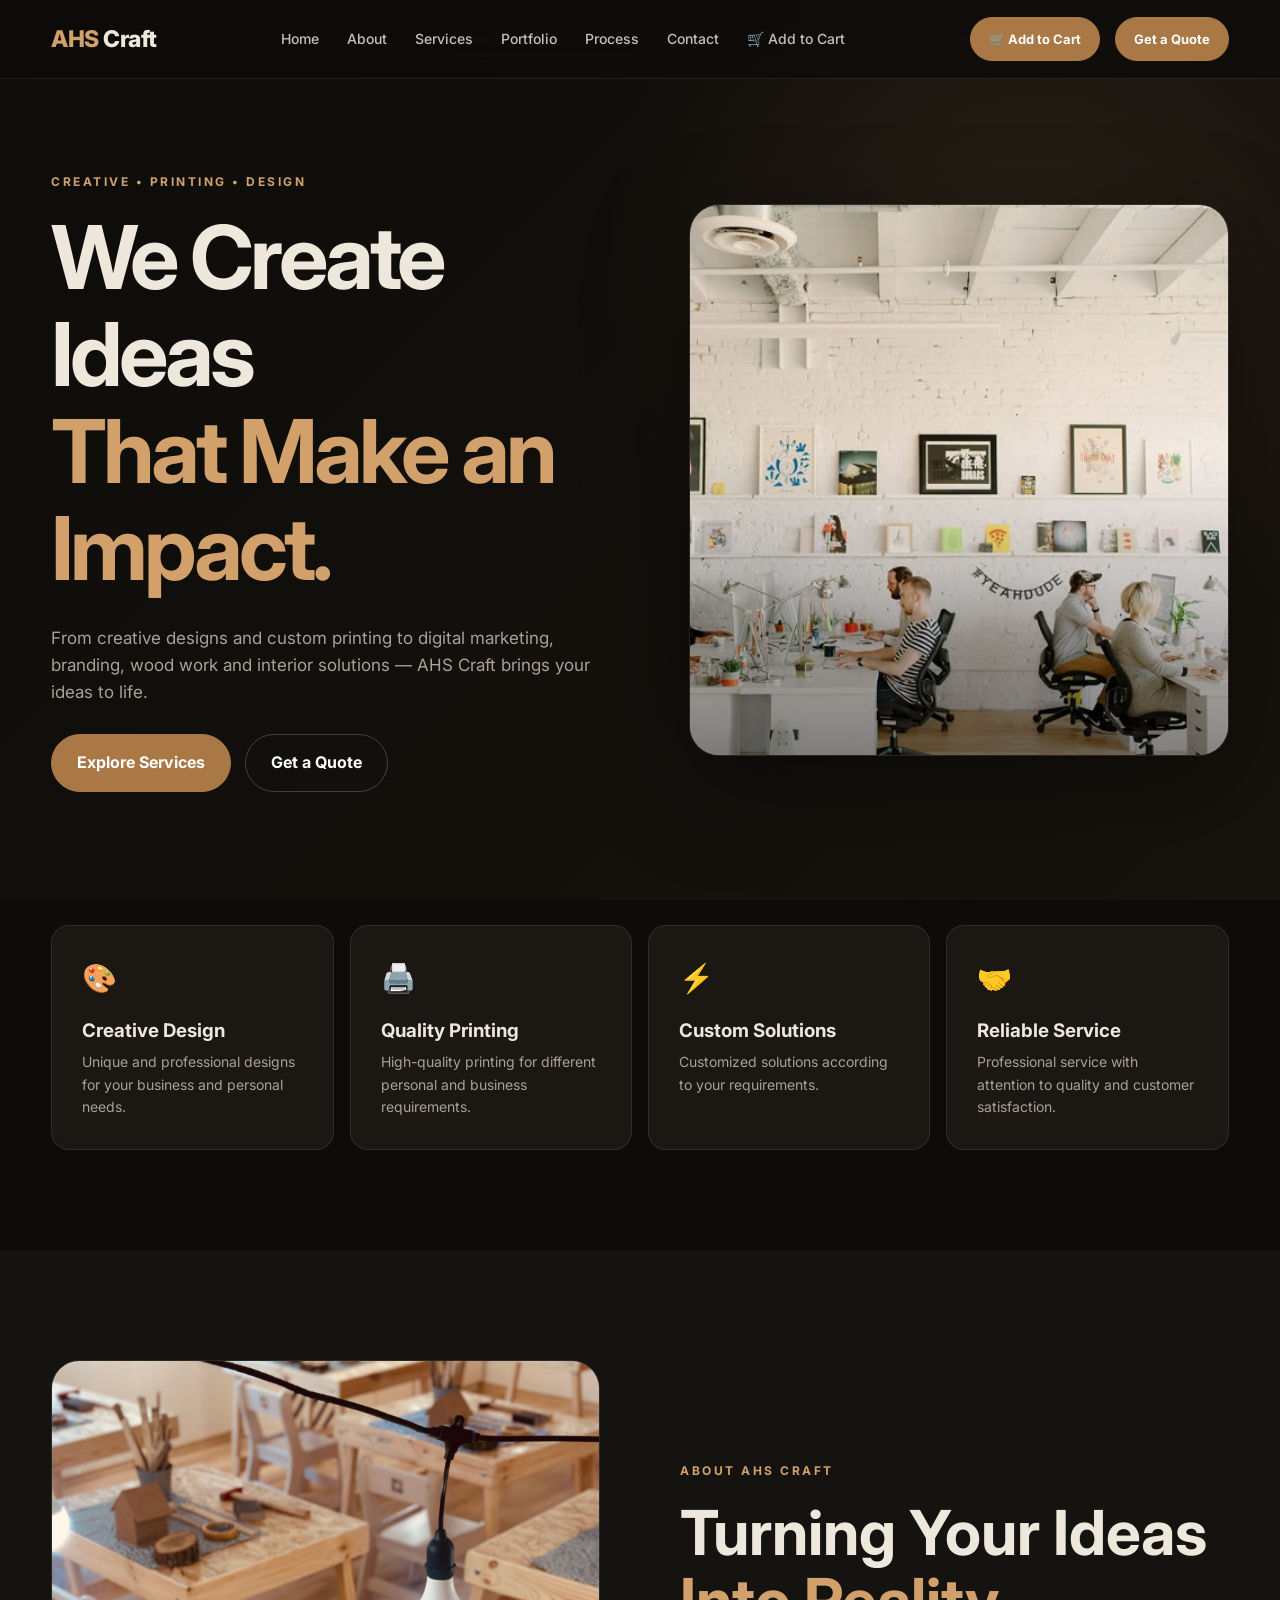
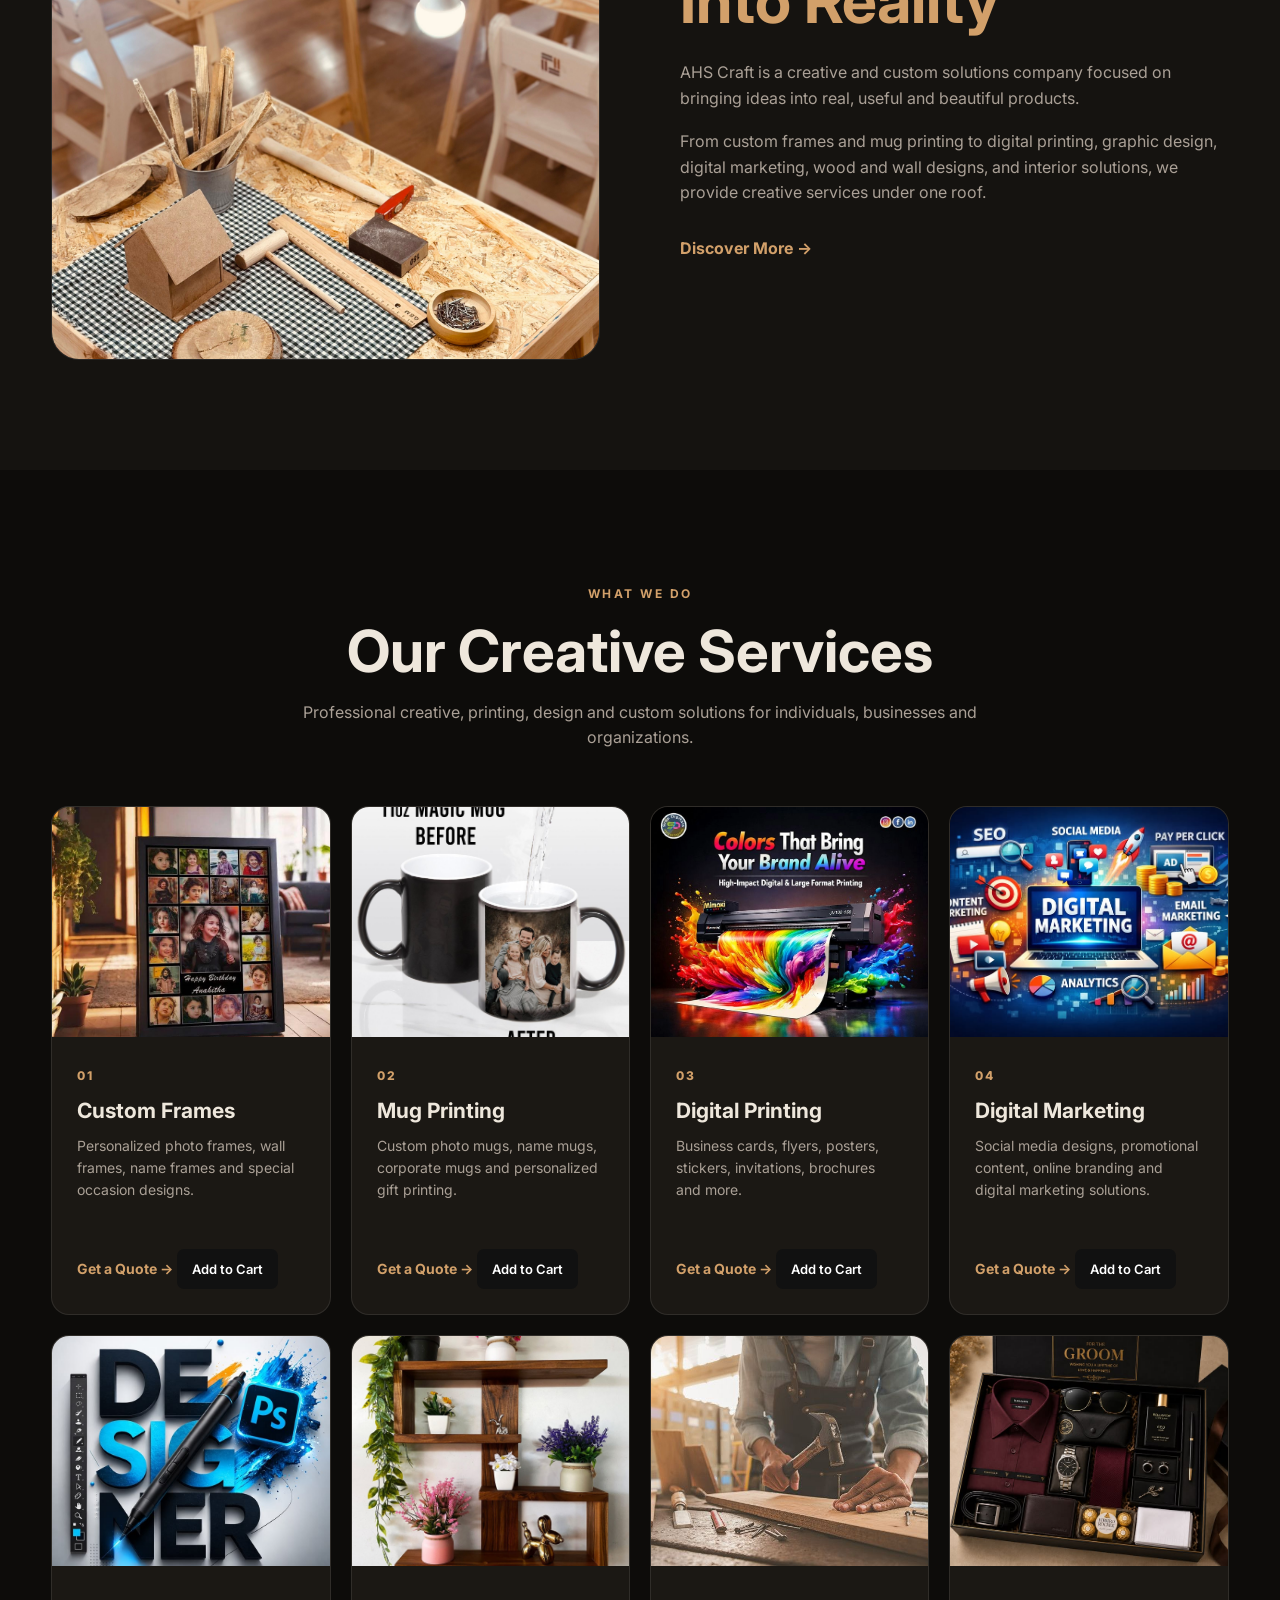
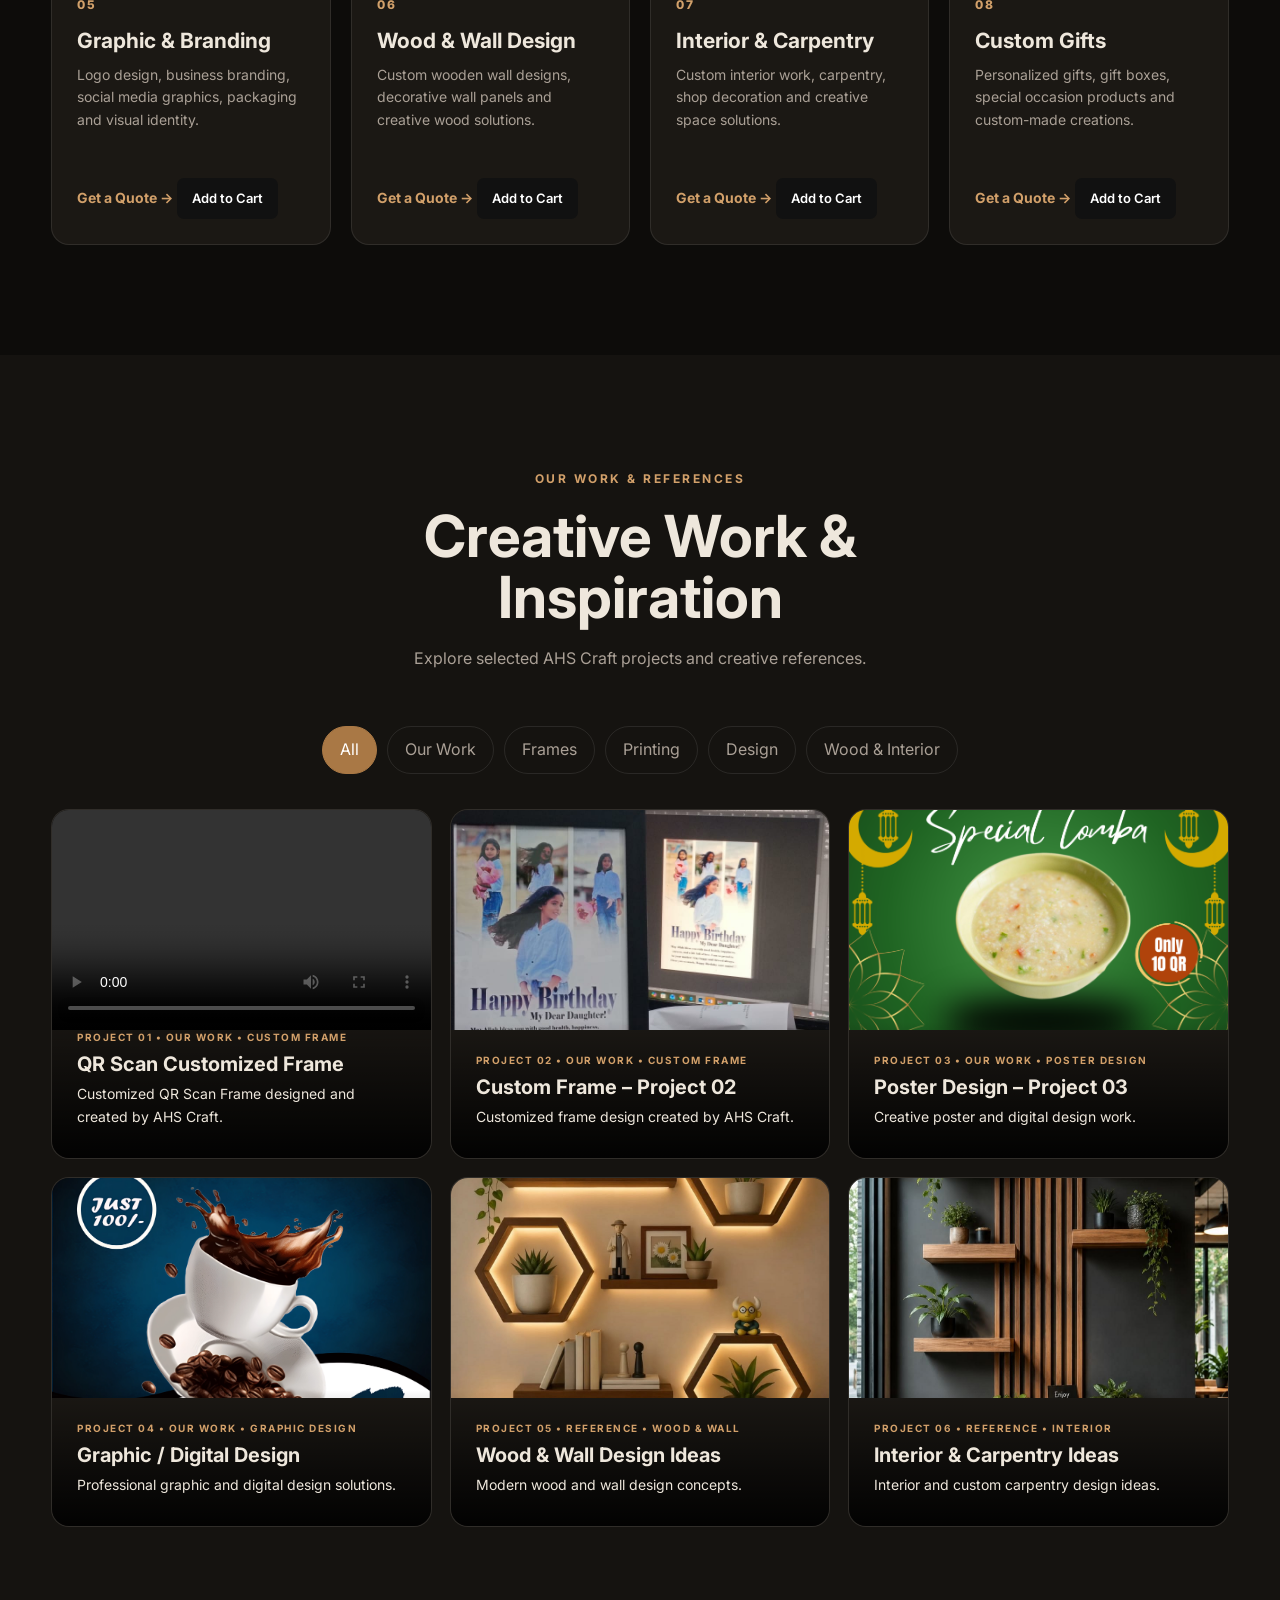
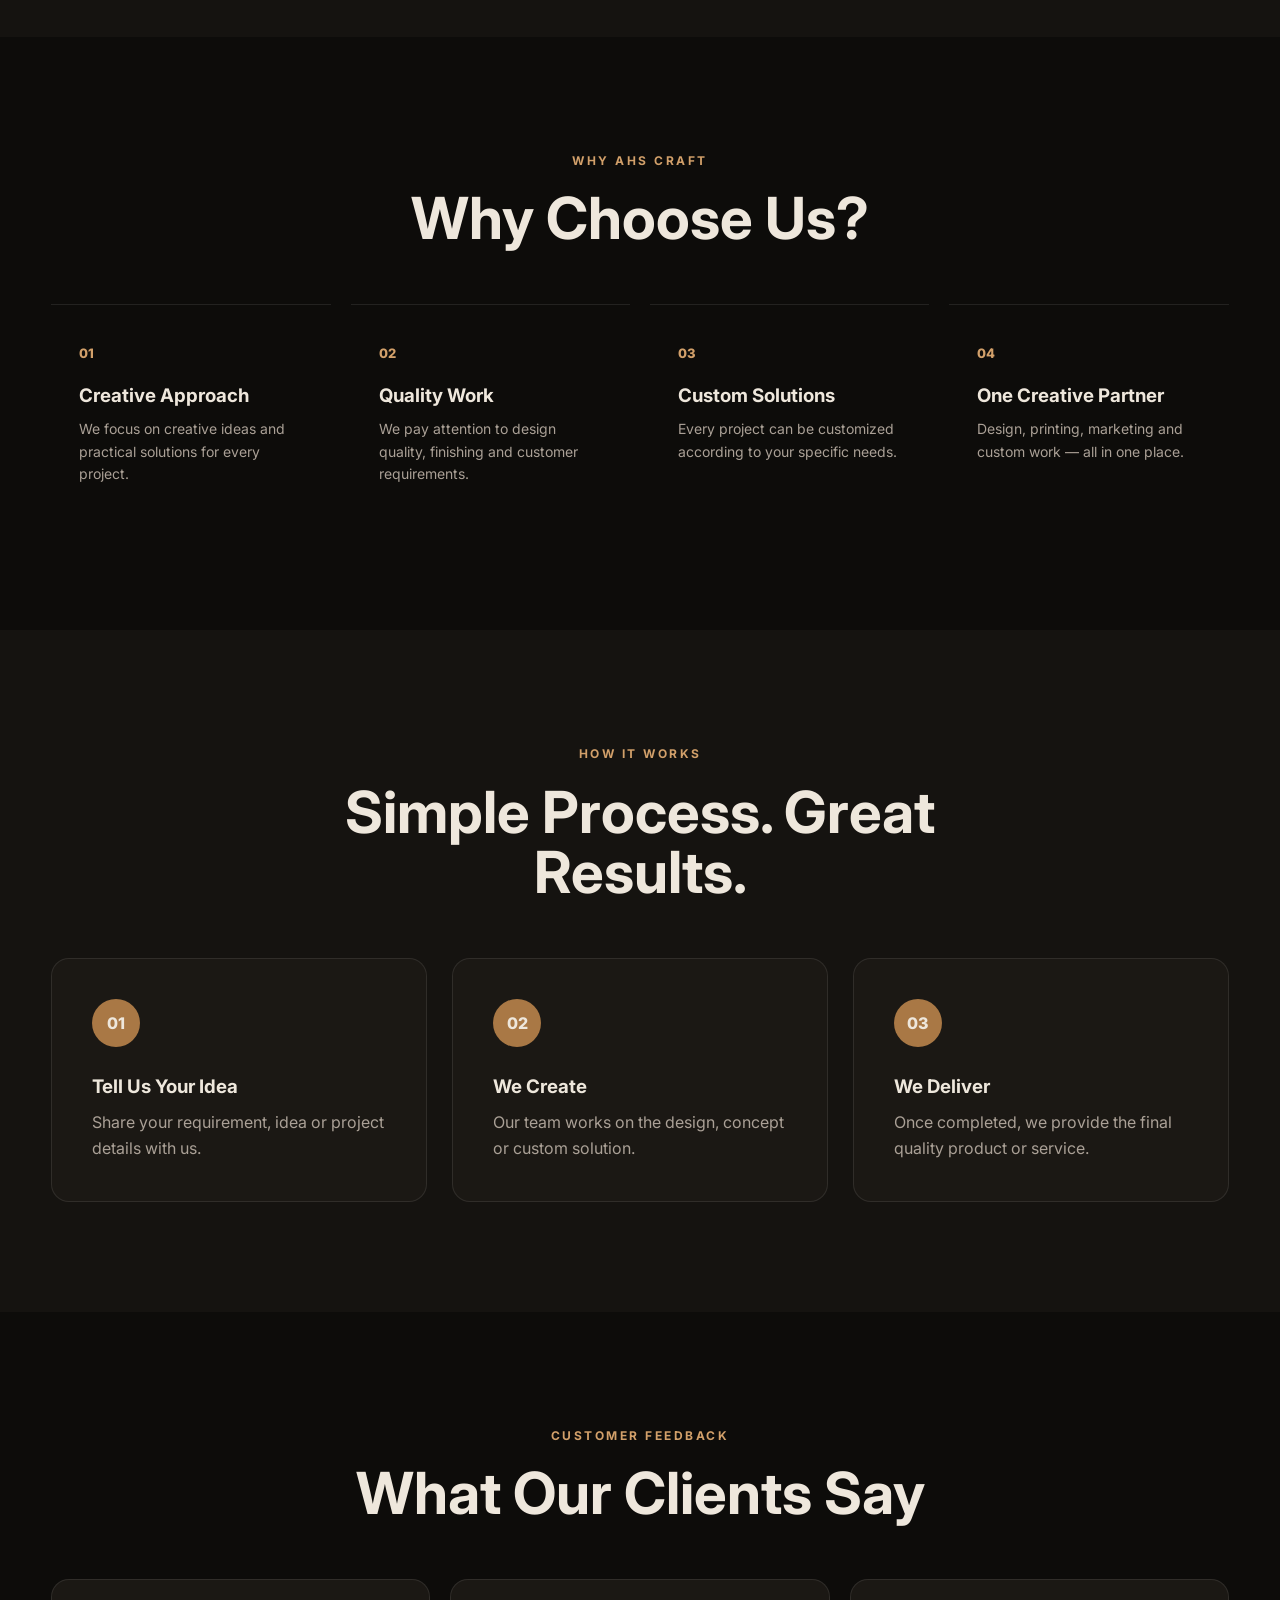
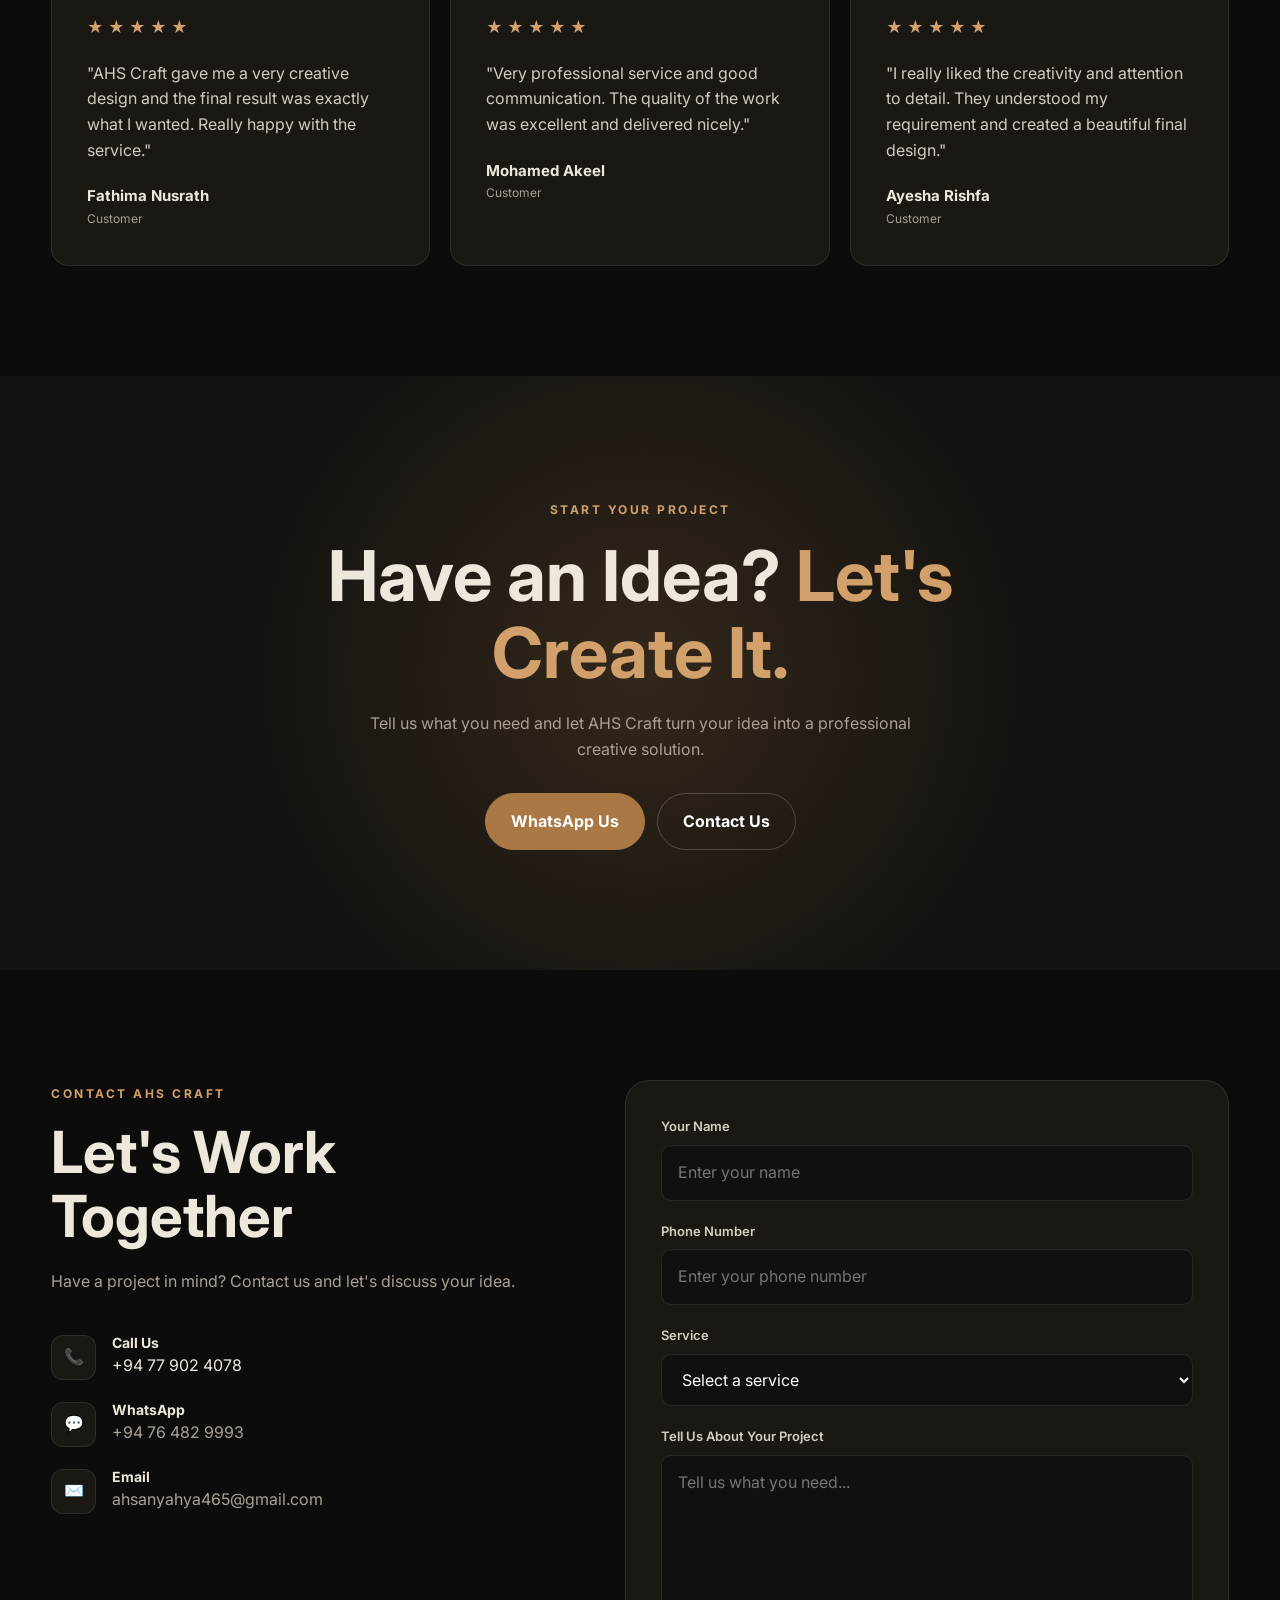
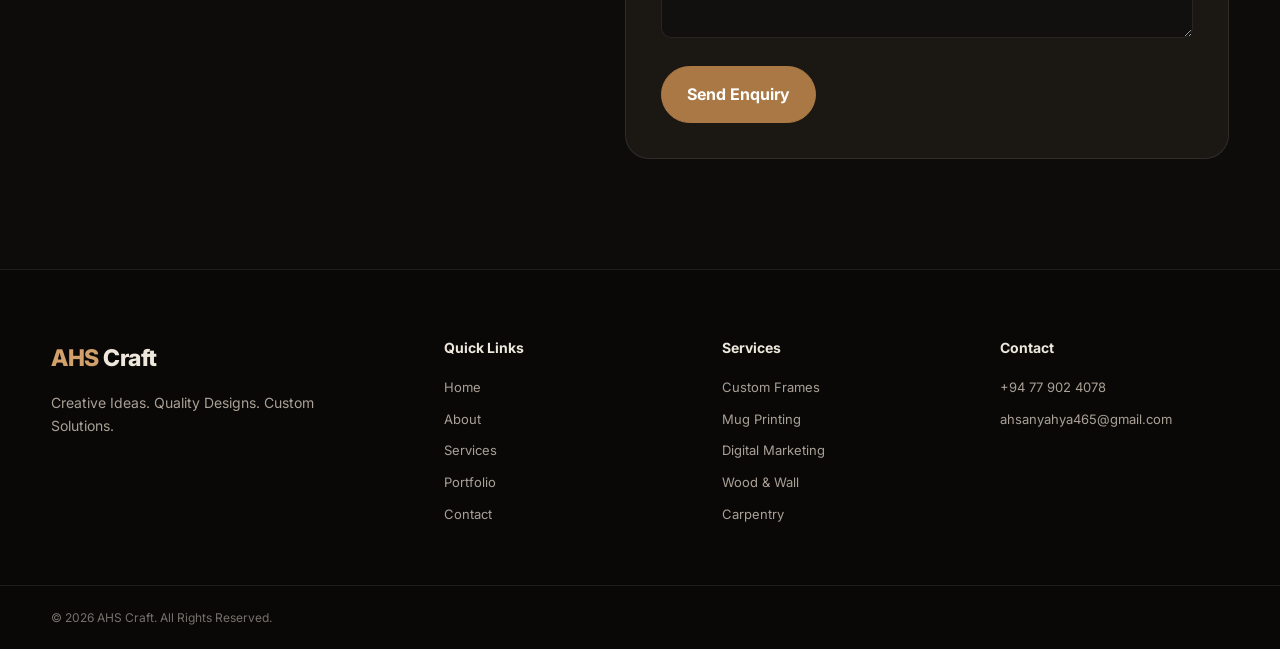
==== index.html @ 4a639d6a "Add files via upload" ====
<!DOCTYPE html>
<html lang="en">

<head>
    <meta charset="UTF-8">
    <meta name="viewport" content="width=device-width, initial-scale=1.0">

    <title>AHS Craft | Creative Design & Custom Solutions</title>

<link rel="icon" type="image/png" href="thanks for orders Ahs Craft (1).png">

    <link rel="stylesheet" href="style.css">
    

    <link rel="preconnect" href="https://fonts.googleapis.com">
    <link rel="preconnect" href="https://fonts.gstatic.com" crossorigin>

    <link
        href="https://fonts.googleapis.com/css2?family=Inter:wght@400;500;600;700;800&display=swap"
        rel="stylesheet">
    
   
</head>


<body>


<!-- =====================================================
     HEADER
===================================================== -->

<header class="header">

    <div class="container nav-container">

        <!-- Logo -->
        <a href="#home" class="logo">
            <span>AHS</span> Craft
        </a>


        <!-- Navigation -->
        <nav class="nav" id="mainNav">

            <a href="#home">Home</a>

            <a href="#about">About</a>

            <a href="#services">Services</a>

            <a href="#portfolio">Portfolio</a>

            <a href="#process">Process</a>

            <a href="#contact">Contact</a>


            <!-- Mobile Cart -->
            <a href="#cart" class="mobile-cart">
                🛒 Add to Cart
            </a>

        </nav>


        <!-- Right Side -->
        <div class="nav-actions">

            <!-- Desktop Cart -->
            <a
                href="#cart"
                class="btn btn-small desktop-cart">
                🛒 Add to Cart
            </a>


            <!-- Desktop Quote -->
            <a
                href="#contact"
                class="btn btn-small desktop-quote">
                Get a Quote
            </a>


            <!-- Mobile Menu -->
            <button
                class="menu-btn"
                id="menuBtn"
                aria-label="Open menu"
                aria-expanded="false">
                ☰
            </button>

        </div>

    </div>

</header>



<!-- =====================================================
     MAIN
===================================================== -->

<main>


<!-- =====================================================
     HERO
===================================================== -->

<section class="hero" id="home">

    <div class="container hero-grid">

        <div class="hero-content">

            <span class="eyebrow">
                CREATIVE • PRINTING • DESIGN
            </span>


            <h1>
                We Create Ideas
                <span>That Make an Impact.</span>
            </h1>


            <p>
                From creative designs and custom printing to
                digital marketing, branding, wood work and
                interior solutions — AHS Craft brings your
                ideas to life.
            </p>


            <div class="hero-buttons">

                <a href="#services" class="btn">
                    Explore Services
                </a>


                <a href="#contact" class="btn btn-outline">
                    Get a Quote
                </a>

            </div>

        </div>


        <div class="hero-image">

            <img
                src="hero.jpg"
                alt="AHS Craft Creative Work">

        </div>

    </div>

</section>



<!-- =====================================================
     FEATURES
===================================================== -->

<section class="features">

    <div class="container features-grid">


        <article class="feature-card">

            <span class="feature-icon">
                🎨
            </span>

            <h3>
                Creative Design
            </h3>

            <p>
                Unique and professional designs for
                your business and personal needs.
            </p>

        </article>



        <article class="feature-card">

            <span class="feature-icon">
                🖨️
            </span>

            <h3>
                Quality Printing
            </h3>

            <p>
                High-quality printing for different
                personal and business requirements.
            </p>

        </article>



        <article class="feature-card">

            <span class="feature-icon">
                ⚡
            </span>

            <h3>
                Custom Solutions
            </h3>

            <p>
                Customized solutions according to
                your requirements.
            </p>

        </article>



        <article class="feature-card">

            <span class="feature-icon">
                🤝
            </span>

            <h3>
                Reliable Service
            </h3>

            <p>
                Professional service with attention
                to quality and customer satisfaction.
            </p>

        </article>


    </div>

</section>



<!-- =====================================================
     ABOUT
===================================================== -->

<section class="about section" id="about">

    <div class="container about-grid">


        <div class="about-image">

            <img
                src="workshop.jpg"
                alt="AHS Craft Workspace">

        </div>



        <div class="about-content">

            <span class="section-label">
                ABOUT AHS CRAFT
            </span>


            <h2>
                Turning Your Ideas
                <span>Into Reality</span>
            </h2>


            <p>
                AHS Craft is a creative and custom solutions
                company focused on bringing ideas into real,
                useful and beautiful products.
            </p>


            <p>
                From custom frames and mug printing to digital
                printing, graphic design, digital marketing,
                wood and wall designs, and interior solutions,
                we provide creative services under one roof.
            </p>


            <a href="#services" class="text-link">
                Discover More →
            </a>

        </div>


    </div>

</section>



<!-- =====================================================
     SERVICES
===================================================== -->

<section class="services section" id="services">

    <div class="container">


        <div class="section-heading">

            <span class="section-label">
                WHAT WE DO
            </span>


            <h2>
                Our Creative Services
            </h2>


            <p>
                Professional creative, printing, design
                and custom solutions for individuals,
                businesses and organizations.
            </p>

        </div>



        <div class="services-grid">


            <!-- SERVICE 01 -->

            <article class="service-card">

                <div class="service-image">

                    <img
                        src="frames.png"
                        alt="Custom Frame Design">

                </div>


                <div class="service-content">

                    <span class="service-number">
                        01
                    </span>


                    <h3>
                        Custom Frames
                    </h3>


                    <p>
                        Personalized photo frames,
                        wall frames, name frames and
                        special occasion designs.
                    </p>


                    <div class="service-actions">

                        <a href="#contact">
                            Get a Quote →
                        </a>


                        <button
                            type="button"
                            class="add-to-cart"
                            data-name="Custom Frames">
                            Add to Cart
                        </button>

                    </div>

                </div>

            </article>



            <!-- SERVICE 02 -->

            <article class="service-card">

                <div class="service-image">

                    <img
                        src="hot mug.jpg"
                        alt="Custom Mug Printing">

                </div>


                <div class="service-content">

                    <span class="service-number">
                        02
                    </span>


                    <h3>
                        Mug Printing
                    </h3>


                    <p>
                        Custom photo mugs, name mugs,
                        corporate mugs and personalized
                        gift printing.
                    </p>


                    <div class="service-actions">

                        <a href="#contact">
                            Get a Quote →
                        </a>


                        <button
                            type="button"
                            class="add-to-cart"
                            data-name="Mug Printing">
                            Add to Cart
                        </button>

                    </div>

                </div>

            </article>



            <!-- SERVICE 03 -->

            <article class="service-card">

                <div class="service-image">

                    <img
                        src="digital print.png"
                        alt="Digital Printing Services">

                </div>


                <div class="service-content">

                    <span class="service-number">
                        03
                    </span>


                    <h3>
                        Digital Printing
                    </h3>


                    <p>
                        Business cards, flyers, posters,
                        stickers, invitations, brochures
                        and more.
                    </p>


                    <div class="service-actions">

                        <a href="#contact">
                            Get a Quote →
                        </a>


                        <button
                            type="button"
                            class="add-to-cart"
                            data-name="Digital Printing">
                            Add to Cart
                        </button>

                    </div>

                </div>

            </article>



            <!-- SERVICE 04 -->

            <article class="service-card">

                <div class="service-image">

                    <img
                        src="markating.jpg"
                        alt="Digital Marketing">

                </div>


                <div class="service-content">

                    <span class="service-number">
                        04
                    </span>


                    <h3>
                        Digital Marketing
                    </h3>


                    <p>
                        Social media designs, promotional
                        content, online branding and
                        digital marketing solutions.
                    </p>


                    <div class="service-actions">

                        <a href="#contact">
                            Get a Quote →
                        </a>


                        <button
                            type="button"
                            class="add-to-cart"
                            data-name="Digital Marketing">
                            Add to Cart
                        </button>

                    </div>

                </div>

            </article>



            <!-- SERVICE 05 -->

            <article class="service-card">

                <div class="service-image">

                    <img
                        src="graphic.jpg"
                        alt="Graphic and Branding Design">

                </div>


                <div class="service-content">

                    <span class="service-number">
                        05
                    </span>


                    <h3>
                        Graphic & Branding
                    </h3>


                    <p>
                        Logo design, business branding,
                        social media graphics, packaging
                        and visual identity.
                    </p>


                    <div class="service-actions">

                        <a href="#contact">
                            Get a Quote →
                        </a>


                        <button
                            type="button"
                            class="add-to-cart"
                            data-name="Graphic & Branding">
                            Add to Cart
                        </button>

                    </div>

                </div>

            </article>



            <!-- SERVICE 06 -->

            <article class="service-card">

                <div class="service-image">

                    <img
                        src="wood wall.jpg"
                        alt="Wood and Wall Design">

                </div>


                <div class="service-content">

                    <span class="service-number">
                        06
                    </span>


                    <h3>
                        Wood & Wall Design
                    </h3>


                    <p>
                        Custom wooden wall designs,
                        decorative wall panels and
                        creative wood solutions.
                    </p>


                    <div class="service-actions">

                        <a href="#contact">
                            Get a Quote →
                        </a>


                        <button
                            type="button"
                            class="add-to-cart"
                            data-name="Wood & Wall Design">
                            Add to Cart
                        </button>

                    </div>

                </div>

            </article>



            <!-- SERVICE 07 -->

            <article class="service-card">

                <div class="service-image">

                    <img
                        src="carpentry.jpg"
                        alt="Interior and Carpentry Work">

                </div>


                <div class="service-content">

                    <span class="service-number">
                        07
                    </span>


                    <h3>
                        Interior & Carpentry
                    </h3>


                    <p>
                        Custom interior work, carpentry,
                        shop decoration and creative
                        space solutions.
                    </p>


                    <div class="service-actions">

                        <a href="#contact">
                            Get a Quote →
                        </a>


                        <button
                            type="button"
                            class="add-to-cart"
                            data-name="Interior & Carpentry">
                            Add to Cart
                        </button>

                    </div>

                </div>

            </article>



            <!-- SERVICE 08 -->

            <article class="service-card">

                <div class="service-image">

                    <img
                        src="hamber pack.jpg"
                        alt="Custom Gifts">

                </div>


                <div class="service-content">

                    <span class="service-number">
                        08
                    </span>


                    <h3>
                        Custom Gifts
                    </h3>


                    <p>
                        Personalized gifts, gift boxes,
                        special occasion products and
                        custom-made creations.
                    </p>


                    <div class="service-actions">

                        <a href="#contact">
                            Get a Quote →
                        </a>


                        <button
                            type="button"
                            class="add-to-cart"
                            data-name="Custom Gifts">
                            Add to Cart
                        </button>

                    </div>

                </div>

            </article>


        </div>

    </div>

</section>



<!-- =====================================================
     PORTFOLIO
===================================================== -->

<section class="portfolio section" id="portfolio">

    <div class="container">


        <div class="section-heading">

            <span class="section-label">
                OUR WORK & REFERENCES
            </span>


            <h2>
                Creative Work & Inspiration
            </h2>


            <p>
                Explore selected AHS Craft projects and
                creative references.
            </p>

        </div>



        <!-- Portfolio Filter -->

        <div class="portfolio-filters">

            <button
                type="button"
                class="filter-btn active"
                data-filter="all">
                All
            </button>


            <button
                type="button"
                class="filter-btn"
                data-filter="work">
                Our Work
            </button>


            <button
                type="button"
                class="filter-btn"
                data-filter="frames">
                Frames
            </button>


            <button
                type="button"
                class="filter-btn"
                data-filter="printing">
                Printing
            </button>


            <button
                type="button"
                class="filter-btn"
                data-filter="design">
                Design
            </button>


            <button
                type="button"
                class="filter-btn"
                data-filter="wood">
                Wood & Interior
            </button>

        </div>



        <!-- Portfolio Grid -->

        <div class="portfolio-grid">


            <!-- PROJECT 01 -->

            <article
                class="portfolio-item"
                data-category="frames work">

                <div class="portfolio-media">

                    <video
                        src="new video.mp4"
                        controls
                        playsinline
                        preload="metadata">
                    </video>

                </div>


                <div class="portfolio-info">

                    <span>
                        PROJECT 01 • OUR WORK • CUSTOM FRAME
                    </span>


                    <h3>
                        QR Scan Customized Frame
                    </h3>


                    <p>
                        Customized QR Scan Frame designed and created
                        by AHS Craft.
                    </p>

                </div>

            </article>



            <!-- PROJECT 02 -->

            <article
                class="portfolio-item"
                data-category="frames work">

                <div class="portfolio-media">

                    <img
                        src="own frame.jpeg"
                        alt="Custom Frame Project 02">

                </div>


                <div class="portfolio-info">

                    <span>
                        PROJECT 02 • OUR WORK • CUSTOM FRAME
                    </span>


                    <h3>
                        Custom Frame – Project 02
                    </h3>


                    <p>
                        Customized frame design created by AHS Craft.
                    </p>

                </div>

            </article>



            <!-- PROJECT 03 -->

            <article
                class="portfolio-item"
                data-category="design work">

                <div class="portfolio-media">

                    <img
                        src="ramadan kanji combo.png"
                        alt="Poster Design Project 03">

                </div>


                <div class="portfolio-info">

                    <span>
                        PROJECT 03 • OUR WORK • POSTER DESIGN
                    </span>


                    <h3>
                        Poster Design – Project 03
                    </h3>


                    <p>
                        Creative poster and digital design work.
                    </p>

                </div>

            </article>



            <!-- PROJECT 04 -->

            <article
                class="portfolio-item"
                data-category="design work">

                <div class="portfolio-media">

                    <img
                        src="coffee.png"
                        alt="Graphic Design Project 04">

                </div>


                <div class="portfolio-info">

                    <span>
                        PROJECT 04 • OUR WORK • GRAPHIC DESIGN
                    </span>


                    <h3>
                        Graphic / Digital Design
                    </h3>


                    <p>
                        Professional graphic and digital design solutions.
                    </p>

                </div>

            </article>



            <!-- PROJECT 05 -->

            <article
                class="portfolio-item"
                data-category="wood">

                <div class="portfolio-media">

                    <img
                        src="inside.jpg"
                        alt="Wood Wall Design Project 05">

                </div>


                <div class="portfolio-info">

                    <span>
                        PROJECT 05 • REFERENCE • WOOD & WALL
                    </span>


                    <h3>
                        Wood & Wall Design Ideas
                    </h3>


                    <p>
                        Modern wood and wall design concepts.
                    </p>

                </div>

            </article>



            <!-- PROJECT 06 -->

            <article
                class="portfolio-item"
                data-category="wood">

                <div class="portfolio-media">

                    <img
                        src="home decor.jpg"
                        alt="Interior Carpentry Project 06">

                </div>


                <div class="portfolio-info">

                    <span>
                        PROJECT 06 • REFERENCE • INTERIOR
                    </span>


                    <h3>
                        Interior & Carpentry Ideas
                    </h3>


                    <p>
                        Interior and custom carpentry design ideas.
                    </p>

                </div>

            </article>


        </div>

    </div>

</section>



<!-- =====================================================
     WHY US
===================================================== -->

<section class="why-us section">

    <div class="container">


        <div class="section-heading">

            <span class="section-label">
                WHY AHS CRAFT
            </span>


            <h2>
                Why Choose Us?
            </h2>

        </div>



        <div class="why-grid">


            <article>

                <span>
                    01
                </span>

                <h3>
                    Creative Approach
                </h3>

                <p>
                    We focus on creative ideas and practical
                    solutions for every project.
                </p>

            </article>



            <article>

                <span>
                    02
                </span>

                <h3>
                    Quality Work
                </h3>

                <p>
                    We pay attention to design quality,
                    finishing and customer requirements.
                </p>

            </article>



            <article>

                <span>
                    03
                </span>

                <h3>
                    Custom Solutions
                </h3>

                <p>
                    Every project can be customized
                    according to your specific needs.
                </p>

            </article>



            <article>

                <span>
                    04
                </span>

                <h3>
                    One Creative Partner
                </h3>

                <p>
                    Design, printing, marketing and
                    custom work — all in one place.
                </p>

            </article>


        </div>

    </div>

</section>



<!-- =====================================================
     PROCESS
===================================================== -->

<section class="process section" id="process">

    <div class="container">


        <div class="section-heading">

            <span class="section-label">
                HOW IT WORKS
            </span>


            <h2>
                Simple Process. Great Results.
            </h2>

        </div>



        <div class="process-grid">


            <article class="process-card">

                <span class="process-number">
                    01
                </span>


                <h3>
                    Tell Us Your Idea
                </h3>


                <p>
                    Share your requirement, idea or
                    project details with us.
                </p>

            </article>



            <article class="process-card">

                <span class="process-number">
                    02
                </span>


                <h3>
                    We Create
                </h3>


                <p>
                    Our team works on the design,
                    concept or custom solution.
                </p>

            </article>



            <article class="process-card">

                <span class="process-number">
                    03
                </span>


                <h3>
                    We Deliver
                </h3>


                <p>
                    Once completed, we provide the
                    final quality product or service.
                </p>

            </article>


        </div>

    </div>

</section>



<!-- =====================================================
     TESTIMONIALS
===================================================== -->

<section class="testimonials section">

    <div class="container">


        <div class="section-heading">

            <span class="section-label">
                CUSTOMER FEEDBACK
            </span>


            <h2>
                What Our Clients Say
            </h2>

        </div>



        <div class="testimonial-grid">


            <article class="testimonial-card">

                <div class="stars">
                    ★★★★★
                </div>


                <p>
                    "AHS Craft gave me a very creative design
                    and the final result was exactly what I
                    wanted. Really happy with the service."
                </p>


                <h3>
                    Fathima Nusrath
                </h3>


                <span>
                    Customer
                </span>

            </article>



            <article class="testimonial-card">

                <div class="stars">
                    ★★★★★
                </div>


                <p>
                    "Very professional service and good
                    communication. The quality of the work
                    was excellent and delivered nicely."
                </p>


                <h3>
                    Mohamed Akeel
                </h3>


                <span>
                    Customer
                </span>

            </article>



            <article class="testimonial-card">

                <div class="stars">
                    ★★★★★
                </div>


                <p>
                    "I really liked the creativity and
                    attention to detail. They understood my
                    requirement and created a beautiful
                    final design."
                </p>


                <h3>
                    Ayesha Rishfa
                </h3>


                <span>
                    Customer
                </span>

            </article>


        </div>

    </div>

</section>



<!-- =====================================================
     CTA
===================================================== -->

<section class="cta">

    <div class="container cta-content">


        <span class="section-label">
            START YOUR PROJECT
        </span>


        <h2>
            Have an Idea?
            <span>Let's Create It.</span>
        </h2>


        <p>
            Tell us what you need and let AHS Craft
            turn your idea into a professional
            creative solution.
        </p>


        <div class="cta-buttons">


            <a
                href="https://wa.me/94764829993"
                class="btn"
                target="_blank"
                rel="noopener">
                WhatsApp Us
            </a>


            <a
                href="#contact"
                class="btn btn-outline">
                Contact Us
            </a>


        </div>

    </div>

</section>



<!-- =====================================================
     CONTACT
===================================================== -->

<section class="contact section" id="contact">

    <div class="container contact-grid">


        <div class="contact-content">


            <span class="section-label">
                CONTACT AHS CRAFT
            </span>


            <h2>
                Let's Work Together
            </h2>


            <p>
                Have a project in mind? Contact us and
                let's discuss your idea.
            </p>



            <div class="contact-list">


<!-- Phone -->

<a href="tel:+94779024078" class="contact-item contact-clickable">

    <span>
        📞
    </span>

    <div>
        <h3>
            Call Us
        </h3>

        <span class="contact-link">
            +94 77 902 4078
        </span>
    </div>

</a>

                <!-- WhatsApp -->

                <div class="contact-item">

                    <span>
                        💬
                    </span>


                    <div>

                        <h3>
                            WhatsApp
                        </h3>


                        <a
                            href="https://wa.me/94764829993"
                            target="_blank"
                            rel="noopener">
                            +94 76 482 9993
                        </a>

                    </div>

                </div>



                <!-- Email -->

                <div class="contact-item">

                    <span>
                        ✉️
                    </span>


                    <div>

                        <h3>
                            Email
                        </h3>


                        <a href="mailto:ahsanyahya465@gmail.com">
                            ahsanyahya465@gmail.com
                        </a>

                    </div>

                </div>


            </div>

        </div>



        <!-- Contact Form -->

        <form
            class="contact-form"
            id="contactForm">


            <div class="form-group">

                <label for="name">
                    Your Name
                </label>


                <input
                    type="text"
                    id="name"
                    name="name"
                    placeholder="Enter your name"
                    required>

            </div>



            <div class="form-group">

                <label for="phone">
                    Phone Number
                </label>


                <input
                    type="tel"
                    id="phone"
                    name="phone"
                    placeholder="Enter your phone number"
                    required>

            </div>



            <div class="form-group">

                <label for="service">
                    Service
                </label>


                <select
                    id="service"
                    name="service">

                    <option value="">
                        Select a service
                    </option>


                    <option value="frames">
                        Custom Frames
                    </option>


                    <option value="mugs">
                        Mug Printing
                    </option>


                    <option value="printing">
                        Digital Printing
                    </option>


                    <option value="marketing">
                        Digital Marketing
                    </option>


                    <option value="branding">
                        Graphic & Branding
                    </option>


                    <option value="wood">
                        Wood & Wall Design
                    </option>


                    <option value="carpentry">
                        Interior & Carpentry
                    </option>


                    <option value="gifts">
                        Custom Gifts
                    </option>

                </select>

            </div>



            <div class="form-group">

                <label for="message">
                    Tell Us About Your Project
                </label>


                <textarea
                    id="message"
                    name="message"
                    rows="6"
                    placeholder="Tell us what you need..."
                    required></textarea>

            </div>



            <button
                type="submit"
                class="btn">
                Send Enquiry
            </button>


        </form>

    </div>

</section>


</main>



<!-- =====================================================
     FOOTER
===================================================== -->

<footer class="footer">


    <div class="container footer-grid">


        <!-- Footer Brand -->

        <div class="footer-brand">

            <a
                href="#home"
                class="logo">

                <span>
                    AHS
                </span>
                Craft

            </a>


            <p>
                Creative Ideas. Quality Designs.
                Custom Solutions.
            </p>

        </div>



        <!-- Quick Links -->

        <div class="footer-links">

            <h3>
                Quick Links
            </h3>


            <a href="#home">
                Home
            </a>


            <a href="#about">
                About
            </a>


            <a href="#services">
                Services
            </a>


            <a href="#portfolio">
                Portfolio
            </a>


            <a href="#contact">
                Contact
            </a>

        </div>



        <!-- Services -->

        <div class="footer-links">

            <h3>
                Services
            </h3>


            <a href="#services">
                Custom Frames
            </a>


            <a href="#services">
                Mug Printing
            </a>


            <a href="#services">
                Digital Marketing
            </a>


            <a href="#services">
                Wood & Wall
            </a>


            <a href="#services">
                Carpentry
            </a>

        </div>



        <!-- Contact -->

        <div class="footer-links">

            <h3>
                Contact
            </h3>


            <a href="tel:+94779024078">
                +94 77 902 4078
            </a>


            <a href="mailto:ahsanyahya465@gmail.com">
                ahsanyahya465@gmail.com
            </a>

        </div>


    </div>



    <!-- Footer Bottom -->

    <div class="footer-bottom">

        <div class="container">

            <p>
                © 2026 AHS Craft.
                All Rights Reserved.
            </p>

        </div>

    </div>


</footer>



<!-- =====================================================
     JAVASCRIPT
===================================================== -->

<script src="scrip.js"></script>


</body>
</html>
---- style.css ----
/* =========================================================
   AHS CRAFT - MAIN STYLESHEET
   ========================================================= */

:root {
    --bg: #0d0c0a;
    --bg-soft: #151310;
    --card: #1b1814;
    --card-light: #242019;

    --wood: #a97845;
    --wood-light: #d2a06a;

    --cream: #f3eadc;
    --text: #eee7dc;
    --muted: #aaa096;
    --border: rgba(255,255,255,0.09);

    --container: 1200px;
    --radius: 18px;

    --transition: 0.3s ease;
}


/* =========================================================
   RESET
   ========================================================= */

* {
    margin: 0;
    padding: 0;
    box-sizing: border-box;
}

html {
    scroll-behavior: smooth;
}

body {
    font-family: "Inter", Arial, sans-serif;
    background: var(--bg);
    color: var(--text);
    line-height: 1.6;
    overflow-x: hidden;
}

img {
    width: 100%;
    display: block;
    object-fit: cover;
}

a {
    color: inherit;
    text-decoration: none;
}

button,
input,
textarea,
select {
    font: inherit;
}

button {
    border: 0;
    cursor: pointer;
}


/* =========================================================
   GLOBAL
   ========================================================= */

.container {
    width: min(92%, var(--container));
    margin: auto;
}

.section {
    padding: 110px 0;
}

.section-label,
.eyebrow {
    display: inline-block;
    color: var(--wood-light);
    font-size: 12px;
    font-weight: 700;
    letter-spacing: 2.5px;
    text-transform: uppercase;
    margin-bottom: 18px;
}

.section-heading {
    max-width: 700px;
    margin: 0 auto 55px;
    text-align: center;
}

.section-heading h2 {
    font-size: clamp(34px, 5vw, 58px);
    line-height: 1.05;
    margin-bottom: 18px;
}

.section-heading p {
    color: var(--muted);
    font-size: 16px;
}

h1,
h2,
h3 {
    line-height: 1.1;
}

.btn {
    display: inline-flex;
    align-items: center;
    justify-content: center;
    gap: 8px;

    padding: 15px 25px;

    background: var(--wood);
    color: #fff;

    border: 1px solid var(--wood);

    border-radius: 50px;

    font-weight: 700;

    transition:
        transform var(--transition),
        background var(--transition),
        border-color var(--transition);
}

.btn:hover {
    transform: translateY(-3px);
    background: var(--wood-light);
    border-color: var(--wood-light);
}

.btn-outline {
    background: transparent;
    border-color: rgba(255,255,255,0.2);
}

.btn-outline:hover {
    background: rgba(255,255,255,0.06);
}

.btn-small {
    padding: 11px 18px;
    font-size: 13px;
}


/* =========================================================
   HEADER
   ========================================================= */

.header {
    position: fixed;
    top: 0;
    left: 0;
    width: 100%;
    z-index: 1000;

    background: rgba(13,12,10,0.78);
    backdrop-filter: blur(18px);

    border-bottom: 1px solid var(--border);
}

.nav-container {
    min-height: 78px;

    display: flex;
    align-items: center;
    justify-content: space-between;
    gap: 25px;
}

.logo {
    font-size: 23px;
    font-weight: 800;
    letter-spacing: -0.5px;
}

.logo span {
    color: var(--wood-light);
}

.nav {
    display: flex;
    align-items: center;
    gap: 28px;
}

.nav a {
    position: relative;
    color: #c8c0b6;
    font-size: 14px;
    font-weight: 500;
    transition: color var(--transition);
}

.nav a:hover {
    color: #fff;
}

.nav a::after {
    content: "";

    position: absolute;
    left: 0;
    bottom: -8px;

    width: 0;
    height: 1px;

    background: var(--wood-light);

    transition: width var(--transition);
}

.nav a:hover::after {
    width: 100%;
}

.nav-actions {
    display: flex;
    align-items: center;
    gap: 15px;
}

.menu-btn {
    display: none;

    width: 42px;
    height: 42px;

    background: var(--card);
    color: #fff;

    border: 1px solid var(--border);
    border-radius: 10px;
}


/* =========================================================
   HERO
   ========================================================= */

.hero {
    min-height: 100vh;

    display: flex;
    align-items: center;

    padding: 150px 0 90px;

    background:
        radial-gradient(
            circle at 80% 30%,
            rgba(169,120,69,0.15),
            transparent 35%
        ),
        linear-gradient(
            135deg,
            #0d0c0a,
            #17130e
        );
}

.hero-grid {
    display: grid;
    grid-template-columns: 1fr 0.95fr;
    align-items: center;
    gap: 70px;
}

.hero-content h1 {
    max-width: 720px;

    font-size: clamp(48px, 7vw, 88px);

    letter-spacing: -4px;
}

.hero-content h1 span {
    display: block;
    color: var(--wood-light);
}

.hero-content p {
    max-width: 650px;

    margin: 28px 0;

    color: var(--muted);
    font-size: 17px;
}

.hero-buttons {
    display: flex;
    flex-wrap: wrap;
    gap: 14px;
}

.hero-image {
    position: relative;

    min-height: 550px;

    border-radius: 30px;
    overflow: hidden;

    border: 1px solid var(--border);

    box-shadow: 0 30px 100px rgba(0,0,0,0.45);
}

.hero-image::after {
    content: "";

    position: absolute;
    inset: 0;

    background:
        linear-gradient(
            180deg,
            transparent 45%,
            rgba(0,0,0,0.45)
        );
}

.hero-image img {
    height: 100%;
    min-height: 550px;

    transition: transform 0.8s ease;
}

.hero-image:hover img {
    transform: scale(1.04);
}


/* =========================================================
   FEATURES
   ========================================================= */

.features {
    padding: 25px 0 100px;
}

.features-grid {
    display: grid;
    grid-template-columns: repeat(4, 1fr);
    gap: 16px;
}

.feature-card {
    padding: 30px;

    background: var(--card);

    border: 1px solid var(--border);
    border-radius: var(--radius);

    transition:
        transform var(--transition),
        border-color var(--transition);
}

.feature-card:hover {
    transform: translateY(-7px);
    border-color: rgba(210,160,106,0.35);
}

.feature-icon {
    display: block;

    margin-bottom: 20px;

    font-size: 28px;
}

.feature-card h3 {
    margin-bottom: 10px;
}

.feature-card p {
    color: var(--muted);
    font-size: 14px;
}


/* =========================================================
   ABOUT
   ========================================================= */

.about {
    background: var(--bg-soft);
}

.about-grid {
    display: grid;
    grid-template-columns: 1fr 1fr;
    gap: 80px;

    align-items: center;
}

.about-image {
    height: 600px;

    overflow: hidden;

    border-radius: 28px;
    border: 1px solid var(--border);
}

.about-image img {
    height: 100%;

    transition: transform 0.7s ease;
}

.about-image:hover img {
    transform: scale(1.04);
}

.about-content h2 {
    max-width: 600px;

    font-size: clamp(38px, 5vw, 62px);

    margin-bottom: 25px;
}

.about-content h2 span {
    color: var(--wood-light);
}

.about-content p {
    max-width: 600px;

    color: var(--muted);

    margin-bottom: 18px;
}

.text-link {
    display: inline-block;

    margin-top: 12px;

    color: var(--wood-light);
    font-weight: 700;
}


/* =========================================================
   SERVICES
   ========================================================= */

.services-grid {
    display: grid;

    grid-template-columns: repeat(4, 1fr);

    gap: 20px;
}

.service-card {
    overflow: hidden;

    background: var(--card);

    border: 1px solid var(--border);
    border-radius: var(--radius);

    transition:
        transform var(--transition),
        border-color var(--transition);
}

.service-card:hover {
    transform: translateY(-8px);

    border-color: rgba(210,160,106,0.35);
}

.service-image {
    height: 230px;
    overflow: hidden;
}

.service-image img {
    width: 100%;
    height: 100%;
    object-fit: cover;
    object-position: center;
    transition: transform 0.6s ease;
}

.service-card:hover .service-image img {
    transform: scale(1.08);
}

.service-content {
    padding: 25px;
}

.service-number {
    color: var(--wood-light);

    font-size: 12px;
    font-weight: 800;
    letter-spacing: 2px;
}

.service-content h3 {
    margin: 12px 0;
    font-size: 21px;
}

.service-content p {
    min-height: 105px;

    color: var(--muted);
    font-size: 14px;
}

.service-content a {
    display: inline-block;

    margin-top: 18px;

    color: var(--wood-light);
    font-size: 14px;
    font-weight: 700;
}


/* =========================================================
   PORTFOLIO
   ========================================================= */

.portfolio {
    background: var(--bg-soft);
}

.portfolio-filters {
    display: flex;
    justify-content: center;
    flex-wrap: wrap;

    gap: 10px;

    margin-bottom: 35px;
}


.portfolio-media {
    width: 100%;
    height: 220px;
    overflow: hidden;
    background: #111;
}

.portfolio-media video {
    width: 100%;
    height: 100%;
    object-fit: cover;
    object-position: center;
    display: block;
}
.portfolio-info {
    padding: 20px;
}

.portfolio-info span {
    display: block;
    font-size: 11px;
    font-weight: 700;
    letter-spacing: 1px;
    margin-bottom: 8px;
}

.portfolio-info h3 {
    margin: 0 0 8px;
    font-size: 20px;
}

.portfolio-info p {
    margin: 0;
    font-size: 14px;
    line-height: 1.6;
}

.filter-btn {
    padding: 10px 17px;

    background: transparent;

    color: var(--muted);

    border: 1px solid var(--border);
    border-radius: 50px;

    transition: var(--transition);
}

.filter-btn:hover,
.filter-btn.active {
    color: #fff;
    background: var(--wood);
    border-color: var(--wood);
}

.portfolio-grid {
    display: grid;

    grid-template-columns: repeat(3, 1fr);

    gap: 18px;
}

.portfolio-item {
    position: relative;

    min-height: 350px;

    overflow: hidden;

    border-radius: var(--radius);

    background: var(--card);

    border: 1px solid var(--border);
}

.portfolio-item img {
    height: 100%;

    transition: transform 0.7s ease;
}

.portfolio-item:hover img {
    transform: scale(1.08);
}

.portfolio-info {
    position: absolute;

    left: 0;
    right: 0;
    bottom: 0;

    padding: 30px 25px;

    background:
        linear-gradient(
            transparent,
            rgba(0,0,0,0.92)
        );
}

.portfolio-info span {
    color: var(--wood-light);

    font-size: 10px;
    font-weight: 700;
    letter-spacing: 1.5px;
}

.portfolio-info h3 {
    margin-top: 7px;
}


/* =========================================================
   WHY US
   ========================================================= */

.why-grid {
    display: grid;

    grid-template-columns: repeat(4, 1fr);

    gap: 20px;
}

.why-grid article {
    padding: 35px 28px;

    border-top: 1px solid var(--border);
}

.why-grid article > span {
    color: var(--wood-light);

    font-size: 13px;
    font-weight: 800;
}

.why-grid h3 {
    margin: 20px 0 12px;
}

.why-grid p {
    color: var(--muted);
    font-size: 14px;
}


/* =========================================================
   PROCESS
   ========================================================= */

.process {
    background: var(--bg-soft);
}

.process-grid {
    display: grid;

    grid-template-columns: repeat(3, 1fr);

    gap: 25px;
}

.process-card {
    position: relative;

    padding: 40px;

    background: var(--card);

    border: 1px solid var(--border);
    border-radius: var(--radius);
}

.process-number {
    display: flex;

    width: 48px;
    height: 48px;

    align-items: center;
    justify-content: center;

    margin-bottom: 30px;

    background: var(--wood);

    border-radius: 50%;

    font-weight: 800;
}

.process-card h3 {
    margin-bottom: 12px;
}

.process-card p {
    color: var(--muted);
}


/* =========================================================
   TESTIMONIALS
   ========================================================= */

.testimonial-grid {
    display: grid;

    grid-template-columns: repeat(3, 1fr);

    gap: 20px;
}

.testimonial-card {
    padding: 35px;

    background: var(--card);

    border: 1px solid var(--border);
    border-radius: var(--radius);
}

.stars {
    color: var(--wood-light);

    letter-spacing: 4px;

    margin-bottom: 20px;
}

.testimonial-card p {
    color: #d2cbc2;

    margin-bottom: 25px;
}

.testimonial-card h3 {
    font-size: 15px;
}

.testimonial-card span {
    color: var(--muted);
    font-size: 12px;
}


/* =========================================================
   CTA
   ========================================================= */

.cta {
    padding: 120px 0;

    text-align: center;

    background:
        radial-gradient(
            circle,
            rgba(169,120,69,0.2),
            transparent 55%
        ),
        var(--bg-soft);
}

.cta-content {
    max-width: 800px;
}

.cta h2 {
    font-size: clamp(42px, 6vw, 70px);

    margin-bottom: 20px;
}

.cta h2 span {
    color: var(--wood-light);
}

.cta p {
    max-width: 600px;

    margin: 0 auto 30px;

    color: var(--muted);
}

.cta-buttons {
    display: flex;
    justify-content: center;
    gap: 12px;
    flex-wrap: wrap;
}


/* =========================================================
   CONTACT
   ========================================================= */

.contact {
    background: var(--bg);
}

.contact-grid {
    display: grid;

    grid-template-columns: 0.9fr 1.1fr;

    gap: 80px;

    align-items: start;
}

.contact-content h2 {
    font-size: clamp(38px, 5vw, 58px);

    margin-bottom: 20px;
}

.contact-content > p {
    color: var(--muted);

    max-width: 500px;

    margin-bottom: 40px;
}

.contact-list {
    display: grid;
    gap: 22px;
}

.contact-item {
    display: flex;

    gap: 16px;

    align-items: flex-start;
}

.contact-item > span {
    display: flex;

    width: 45px;
    height: 45px;

    align-items: center;
    justify-content: center;

    background: var(--card);

    border: 1px solid var(--border);

    border-radius: 12px;
}

.contact-item h3 {
    font-size: 14px;

    margin-bottom: 3px;
}

.contact-item a {
    color: var(--muted);
}

.contact-form {
    padding: 35px;

    background: var(--card);

    border: 1px solid var(--border);

    border-radius: 24px;
}

.form-group {
    margin-bottom: 20px;
}

.form-group label {
    display: block;

    margin-bottom: 8px;

    color: #d6cec3;

    font-size: 13px;
    font-weight: 600;
}

.form-group input,
.form-group textarea,
.form-group select {
    width: 100%;

    padding: 14px 16px;

    color: #fff;
    background: #11100e;

    border: 1px solid var(--border);

    border-radius: 10px;

    outline: none;

    transition: border-color var(--transition);
}

.form-group textarea {
    resize: vertical;
}

.form-group input:focus,
.form-group textarea:focus,
.form-group select:focus {
    border-color: var(--wood);
}

.form-group select option {
    background: #151310;
}


/* =========================================================
   FOOTER
   ========================================================= */

.footer {
    padding-top: 70px;

    background: #090807;

    border-top: 1px solid var(--border);
}

.footer-grid {
    display: grid;

    grid-template-columns: 1.5fr repeat(3, 1fr);

    gap: 50px;

    padding-bottom: 60px;
}

.footer-brand p {
    max-width: 300px;

    margin-top: 15px;

    color: var(--muted);
    font-size: 14px;
}

.footer-links {
    display: flex;
    flex-direction: column;

    gap: 11px;
}

.footer-links h3 {
    margin-bottom: 10px;

    font-size: 14px;
}

.footer-links a {
    color: var(--muted);

    font-size: 13px;

    transition: color var(--transition);
}

.footer-links a:hover {
    color: var(--wood-light);
}

.footer-bottom {
    padding: 22px 0;

    border-top: 1px solid var(--border);

    color: #77716b;

    font-size: 12px;
}


/* =========================================================
   RESPONSIVE
   ========================================================= */

@media (max-width: 1100px) {

    .services-grid {
        grid-template-columns: repeat(2, 1fr);
    }

    .features-grid {
        grid-template-columns: repeat(2, 1fr);
    }

    .why-grid {
        grid-template-columns: repeat(2, 1fr);
    }

}


@media (max-width: 850px) {

    .nav {
        position: absolute;

        top: 78px;
        left: 0;
        right: 0;

        display: none;
        flex-direction: column;

        padding: 25px;

        background: #11100e;

        border-bottom: 1px solid var(--border);
    }

    .nav.active {
        display: flex;
    }

    .menu-btn {
        display: block;
    }

    .nav-actions .btn {
        display: none;
    }

    .hero-grid,
    .about-grid,
    .contact-grid {
        grid-template-columns: 1fr;
    }

    .hero {
        padding-top: 125px;
    }

    .hero-image {
        min-height: 400px;
    }

    .hero-image img {
        min-height: 400px;
    }

    .portfolio-grid {
        grid-template-columns: repeat(2, 1fr);
    }

    .process-grid,
    .testimonial-grid {
        grid-template-columns: 1fr;
    }

    .footer-grid {
        grid-template-columns: repeat(2, 1fr);
    }

}


@media (max-width: 600px) {

    .section {
        padding: 75px 0;
    }

    .hero-content h1 {
        font-size: 48px;
        letter-spacing: -2px;
    }

    .hero-content p {
        font-size: 15px;
    }

    .features-grid,
    .services-grid,
    .portfolio-grid,
    .why-grid,
    .footer-grid {
        grid-template-columns: 1fr;
    }

    .about-image {
        height: 400px;
    }

    .service-image {
        height: 250px;
    }

    .portfolio-item {
        min-height: 300px;
    }

    .contact-form {
        padding: 25px;
    }

    .footer-grid {
        gap: 35px;
    }

}


/* =========================================================
   SIMPLE SCROLL REVEAL
   ========================================================= */

.reveal {
    opacity: 0;
    transform: translateY(35px);

    transition:
        opacity 0.7s ease,
        transform 0.7s ease;
}

.reveal.visible {
    opacity: 1;
    transform: translateY(0);
}


/* =========================================================
   CUSTOM SCROLLBAR
   ========================================================= */

::-webkit-scrollbar {
    width: 8px;
}

::-webkit-scrollbar-track {
    background: #0a0908;
}

::-webkit-scrollbar-thumb {
    background: #4c3928;
    border-radius: 10px;
}

::-webkit-scrollbar-thumb:hover {
    background: var(--wood);
}


/* =========================================================
   SELECTION
   ========================================================= */

::selection {
    background: var(--wood);
    color: #fff;
}

/* =========================
   SHOP SECTION
========================= */

.shop-grid {
  display: grid;
  grid-template-columns: repeat(4, 1fr);
  gap: 25px;
  margin-top: 40px;
}

.product-card {
  background: #fff;
  border: 1px solid #e5e5e5;
  border-radius: 15px;
  overflow: hidden;
  transition: 0.3s ease;
}

.product-card:hover {
  transform: translateY(-5px);
  box-shadow: 0 15px 30px rgba(0, 0, 0, 0.08);
}

.product-image {
  width: 100%;
  height: 240px;
  overflow: hidden;
  background: #f3f3f3;
}

.product-image img {
  width: 100%;
  height: 100%;
  object-fit: cover;
  display: block;
}

.product-info {
  padding: 20px;
}

.product-category {
  display: block;
  font-size: 11px;
  font-weight: 700;
  letter-spacing: 1px;
  color: #777;
  margin-bottom: 8px;
}

.product-info h3 {
  font-size: 19px;
  margin: 0 0 10px;
}

.product-info p {
  font-size: 14px;
  color: #666;
  line-height: 1.6;
  margin: 0 0 18px;
}

.product-bottom {
  display: flex;
  align-items: center;
  justify-content: space-between;
  gap: 10px;
}

.product-bottom strong {
  font-size: 17px;
  color: #111;
}

.add-to-cart {
  border: none;
  background: #111;
  color: #fff;
  padding: 10px 15px;
  border-radius: 7px;
  font-size: 13px;
  font-weight: 600;
  cursor: pointer;
  transition: 0.3s ease;
}

.add-to-cart:hover {
  background: #333;
}


/* =========================
   SHOP RESPONSIVE
========================= */

@media (max-width: 1000px) {
  .shop-grid {
    grid-template-columns: repeat(2, 1fr);
  }
}

@media (max-width: 600px) {
  .shop-grid {
    grid-template-columns: 1fr;
    gap: 20px;
  }

  .product-image {
    height: 250px;
  }

  .product-info {
    padding: 18px;
  }

  .product-bottom {
    flex-wrap: wrap;
  }

  .add-to-cart {
    flex: 1;
  }
}


/* Clickable Contact Box */

.contact-clickable {
    text-decoration: none;
    color: inherit;
    cursor: pointer;
    display: flex;
    transition: 0.3s ease;
}

.contact-clickable:hover {
    transform: translateY(-3px);
}

.contact-clickable .contact-link {
    color: inherit;
}
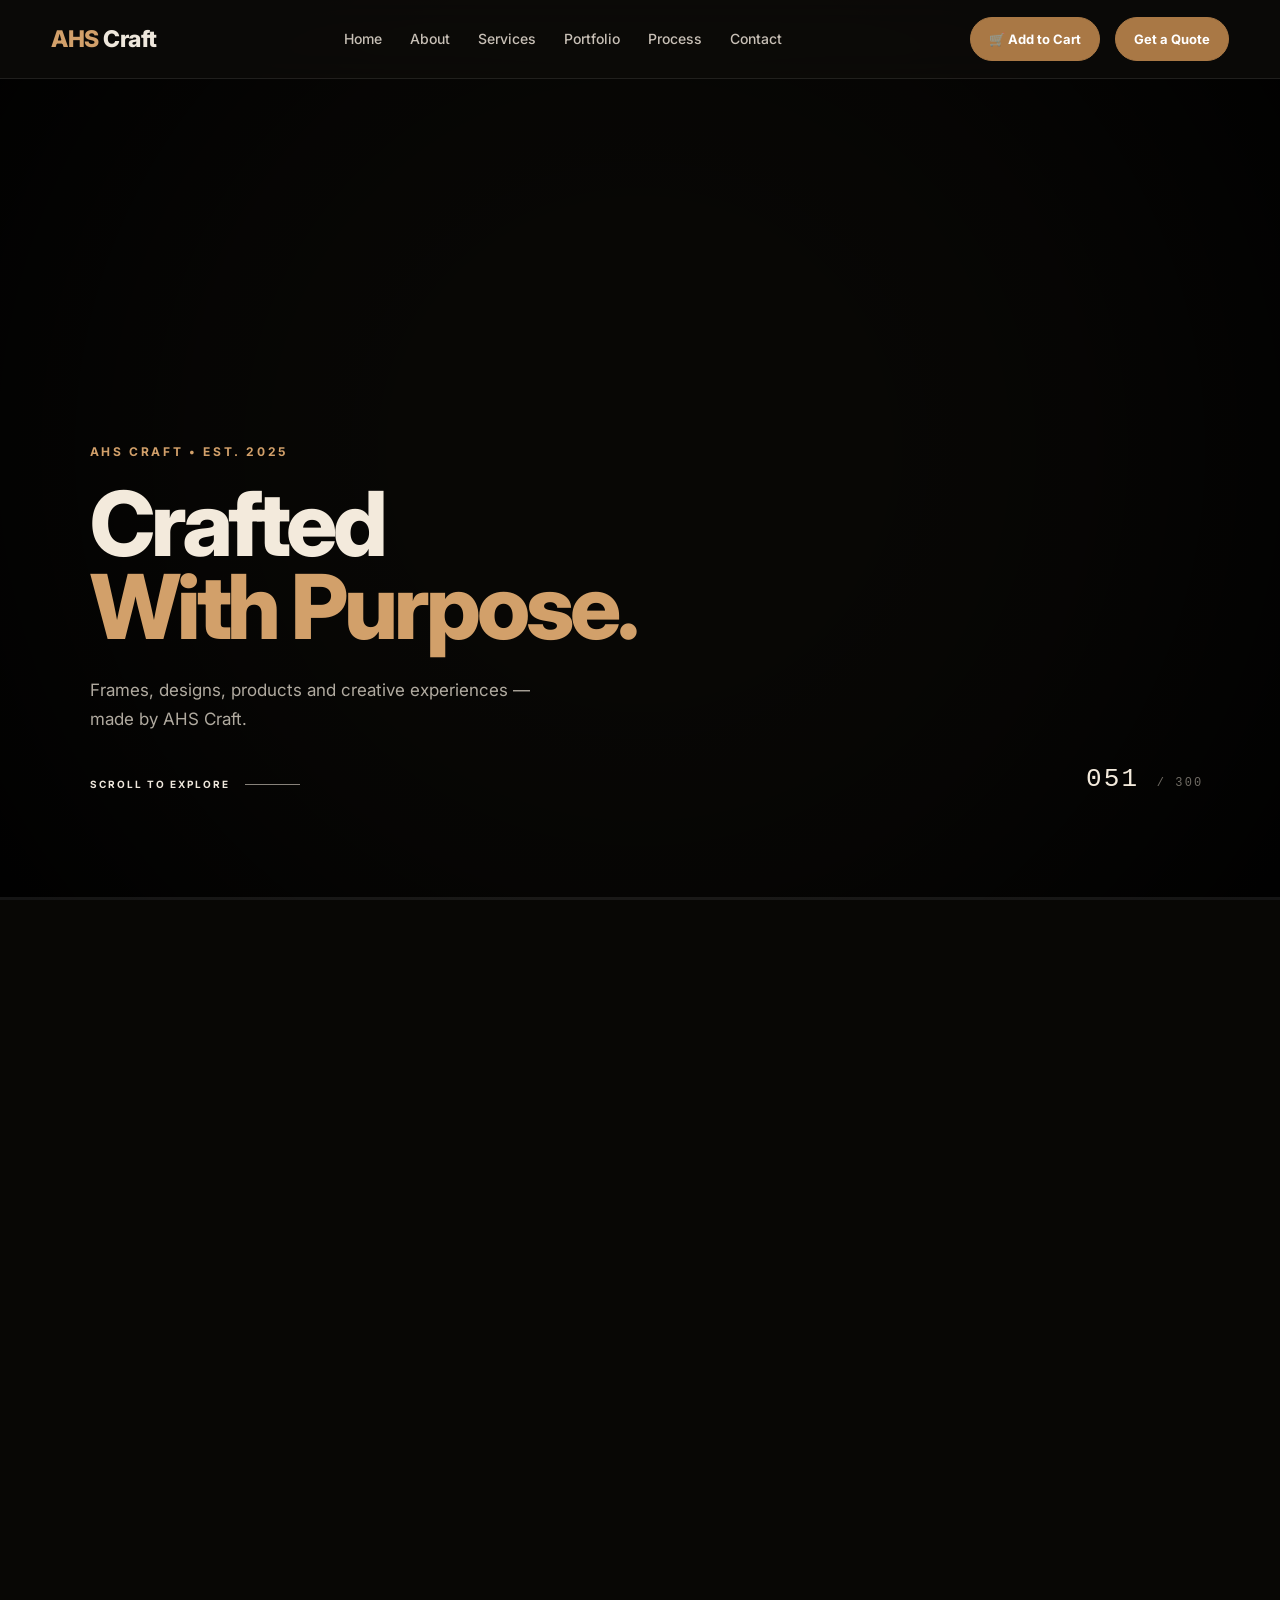
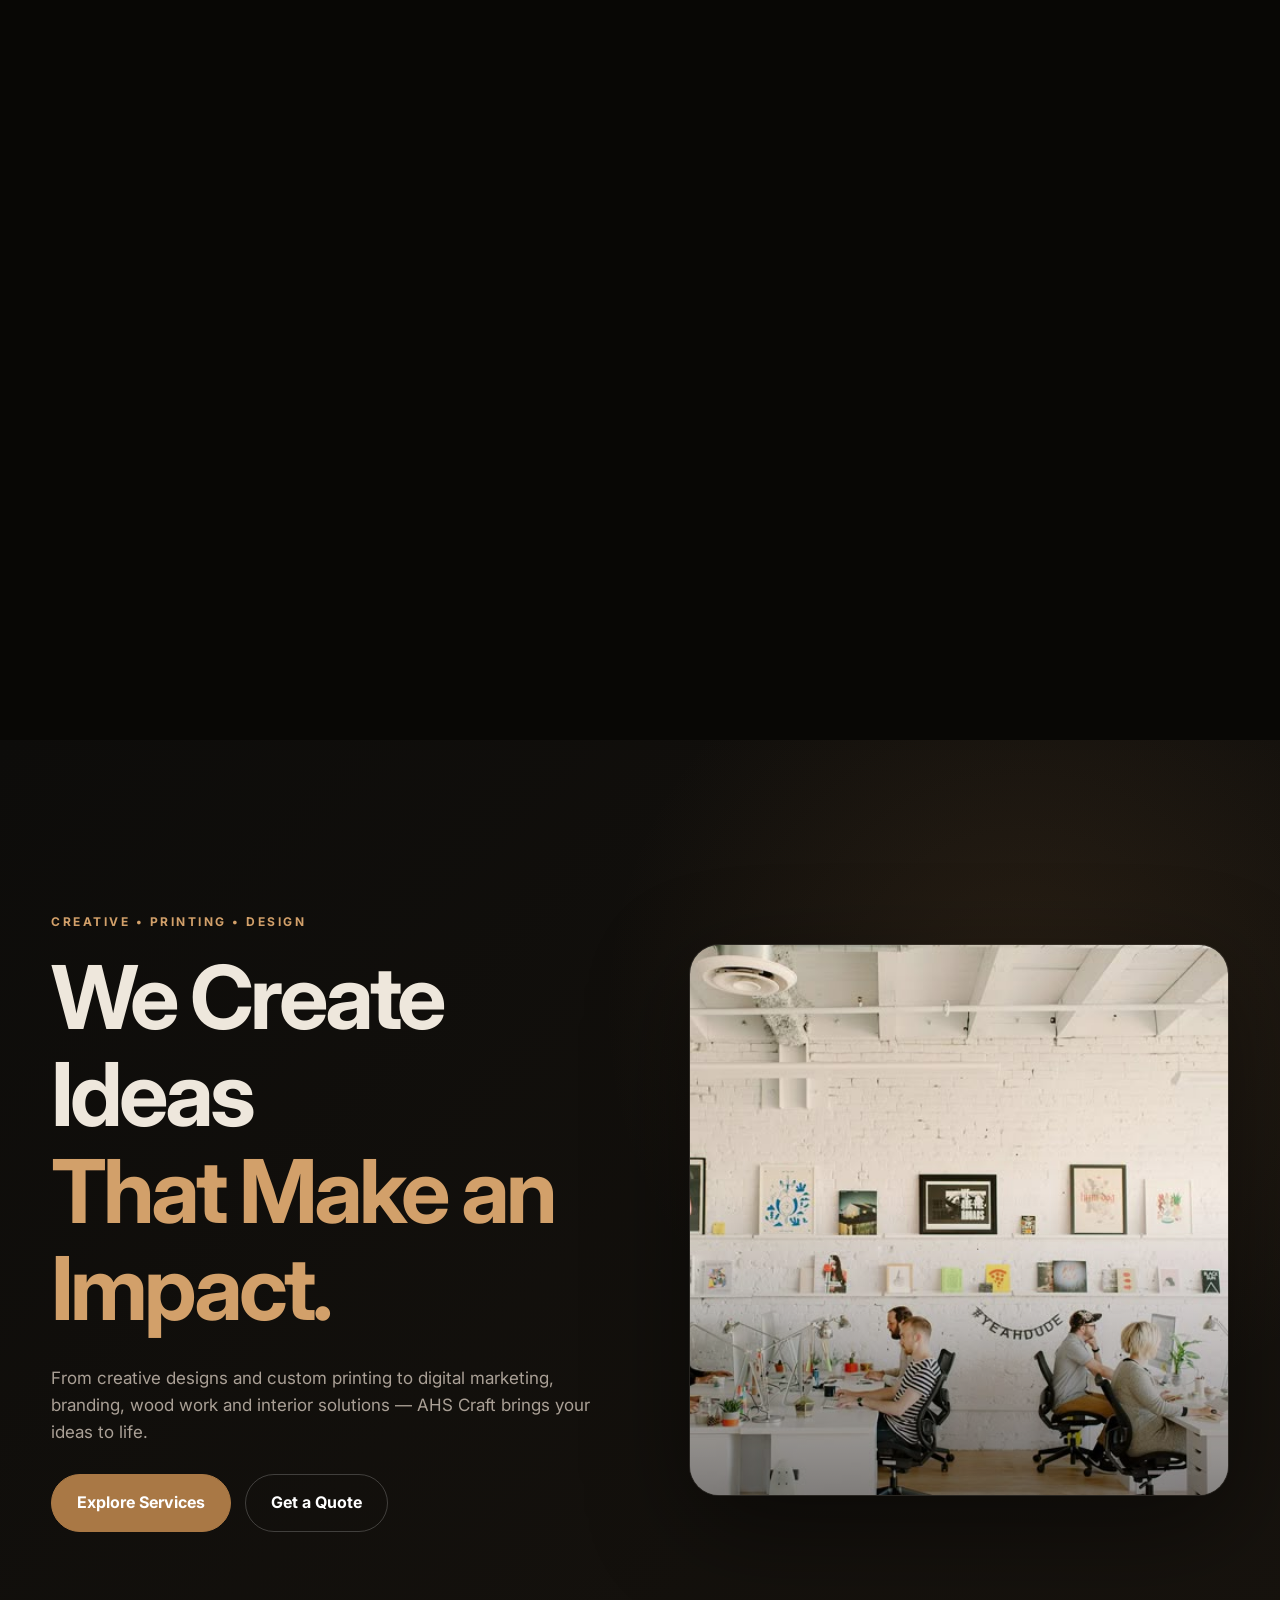
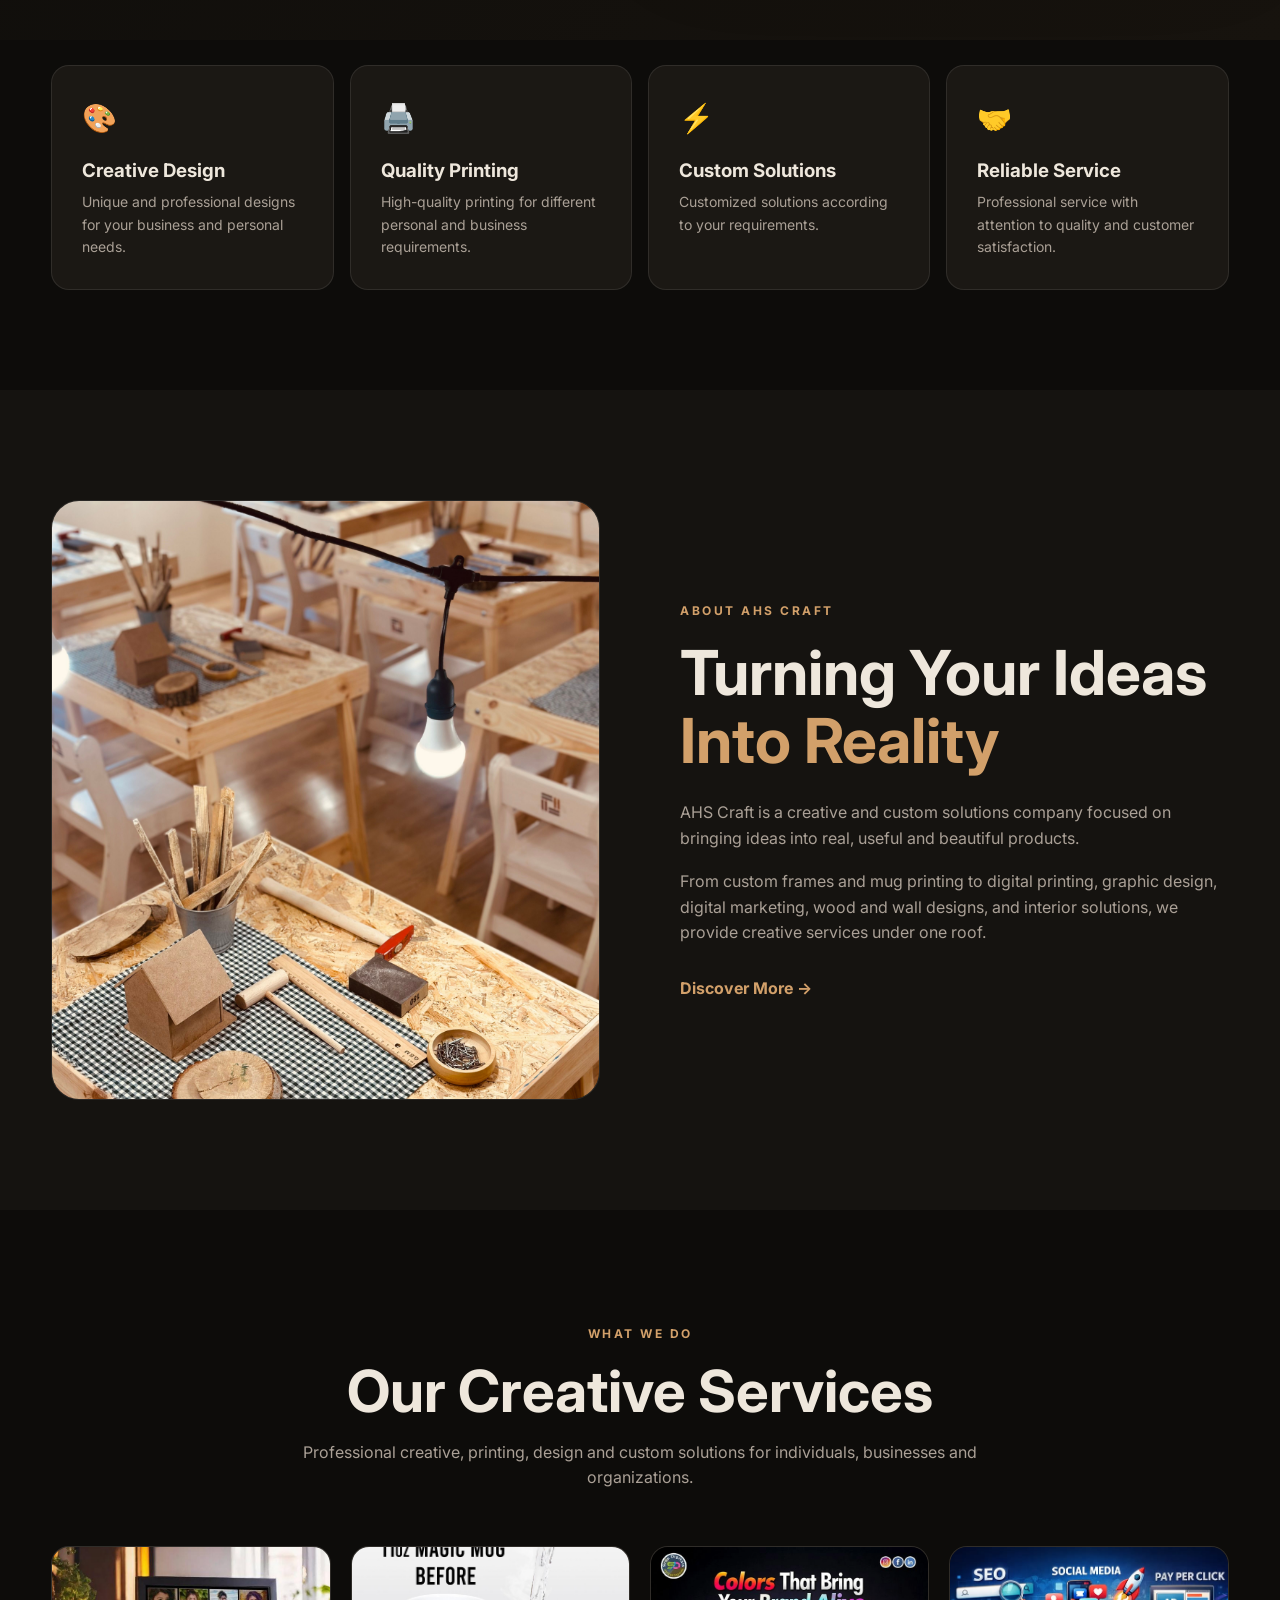
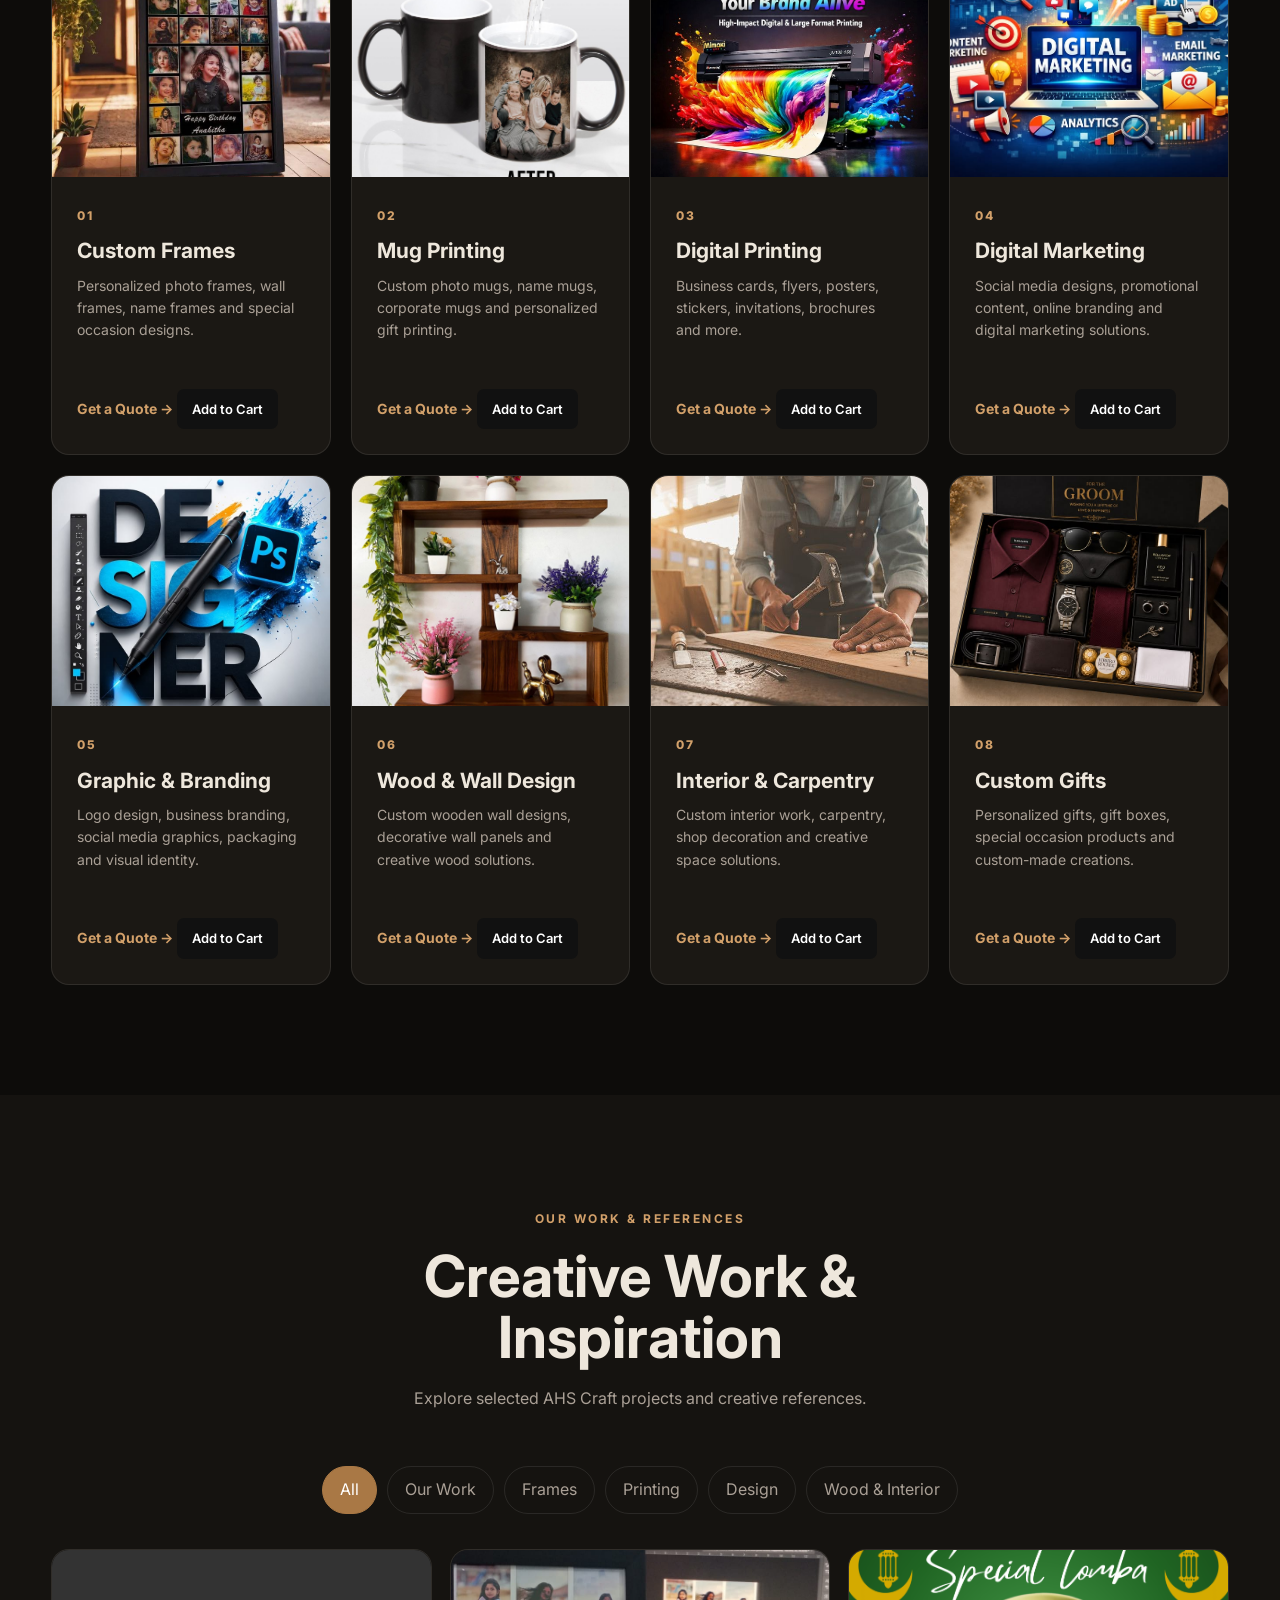
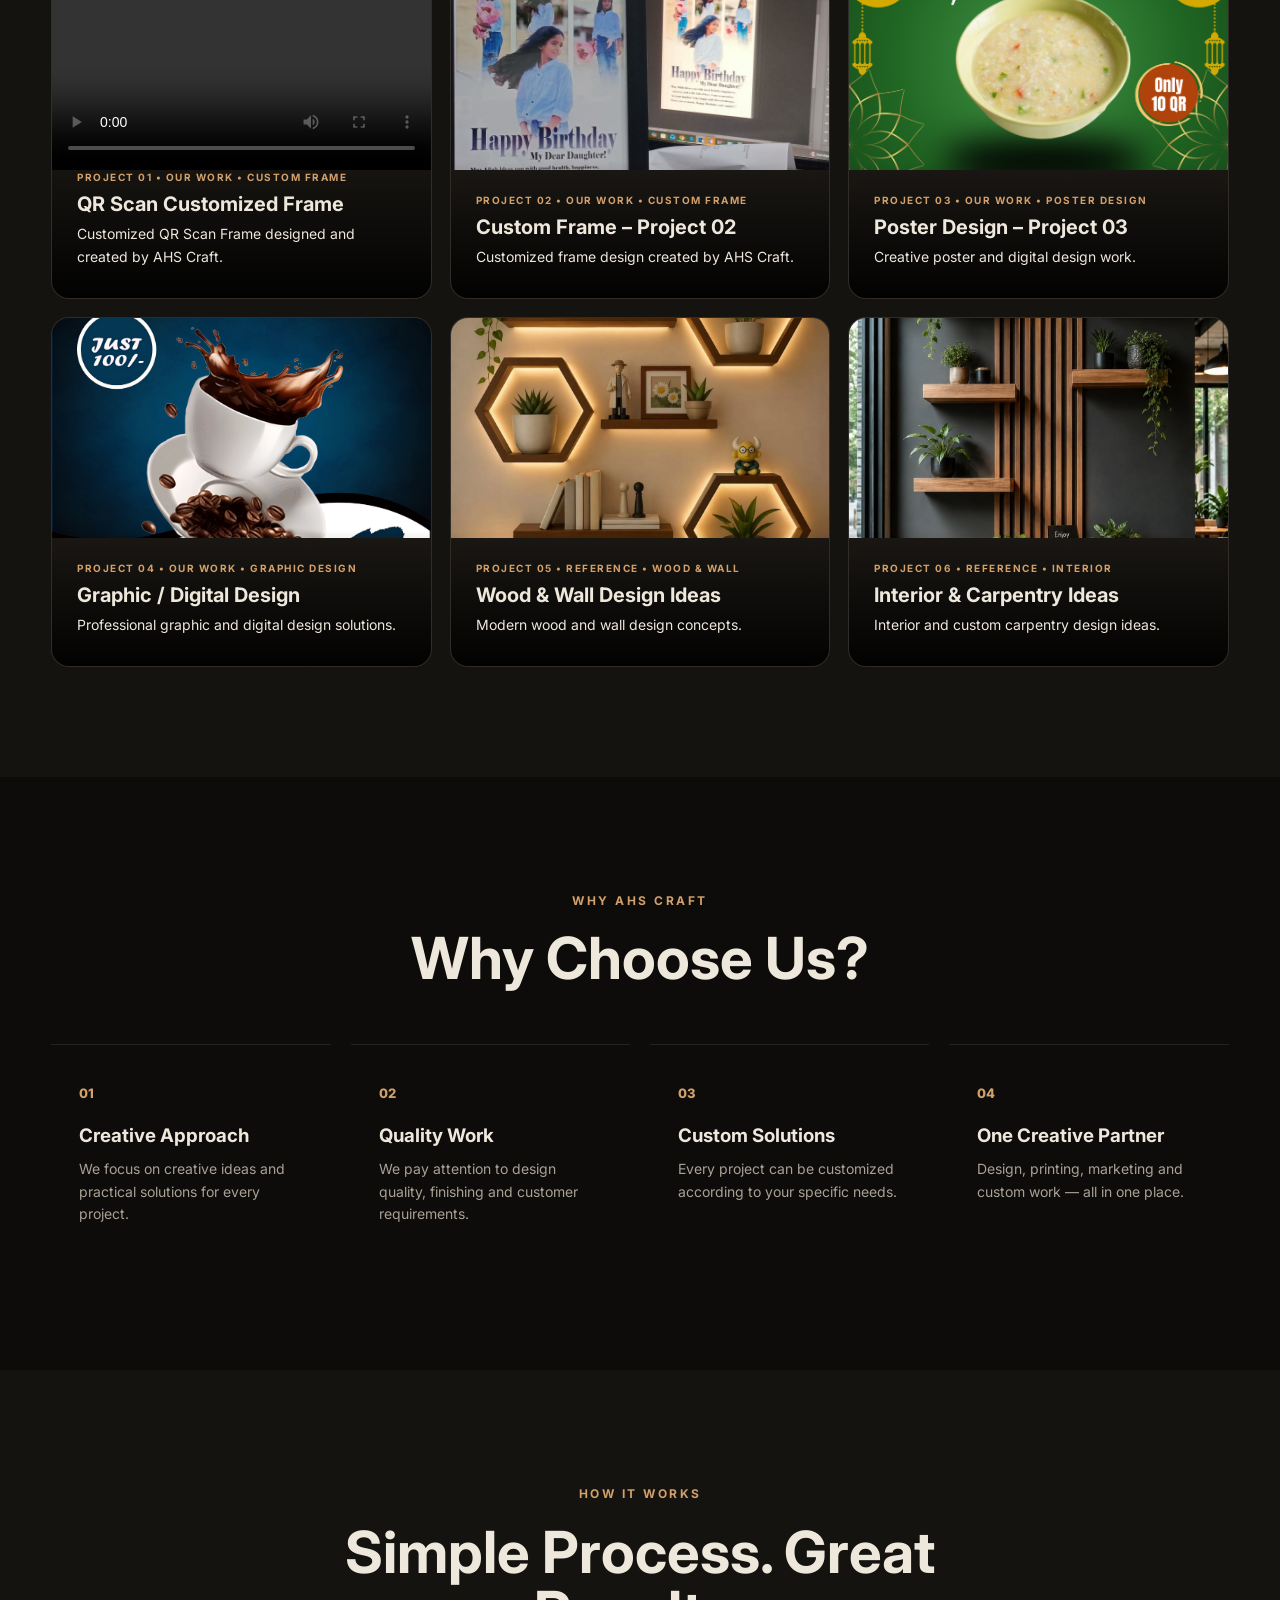
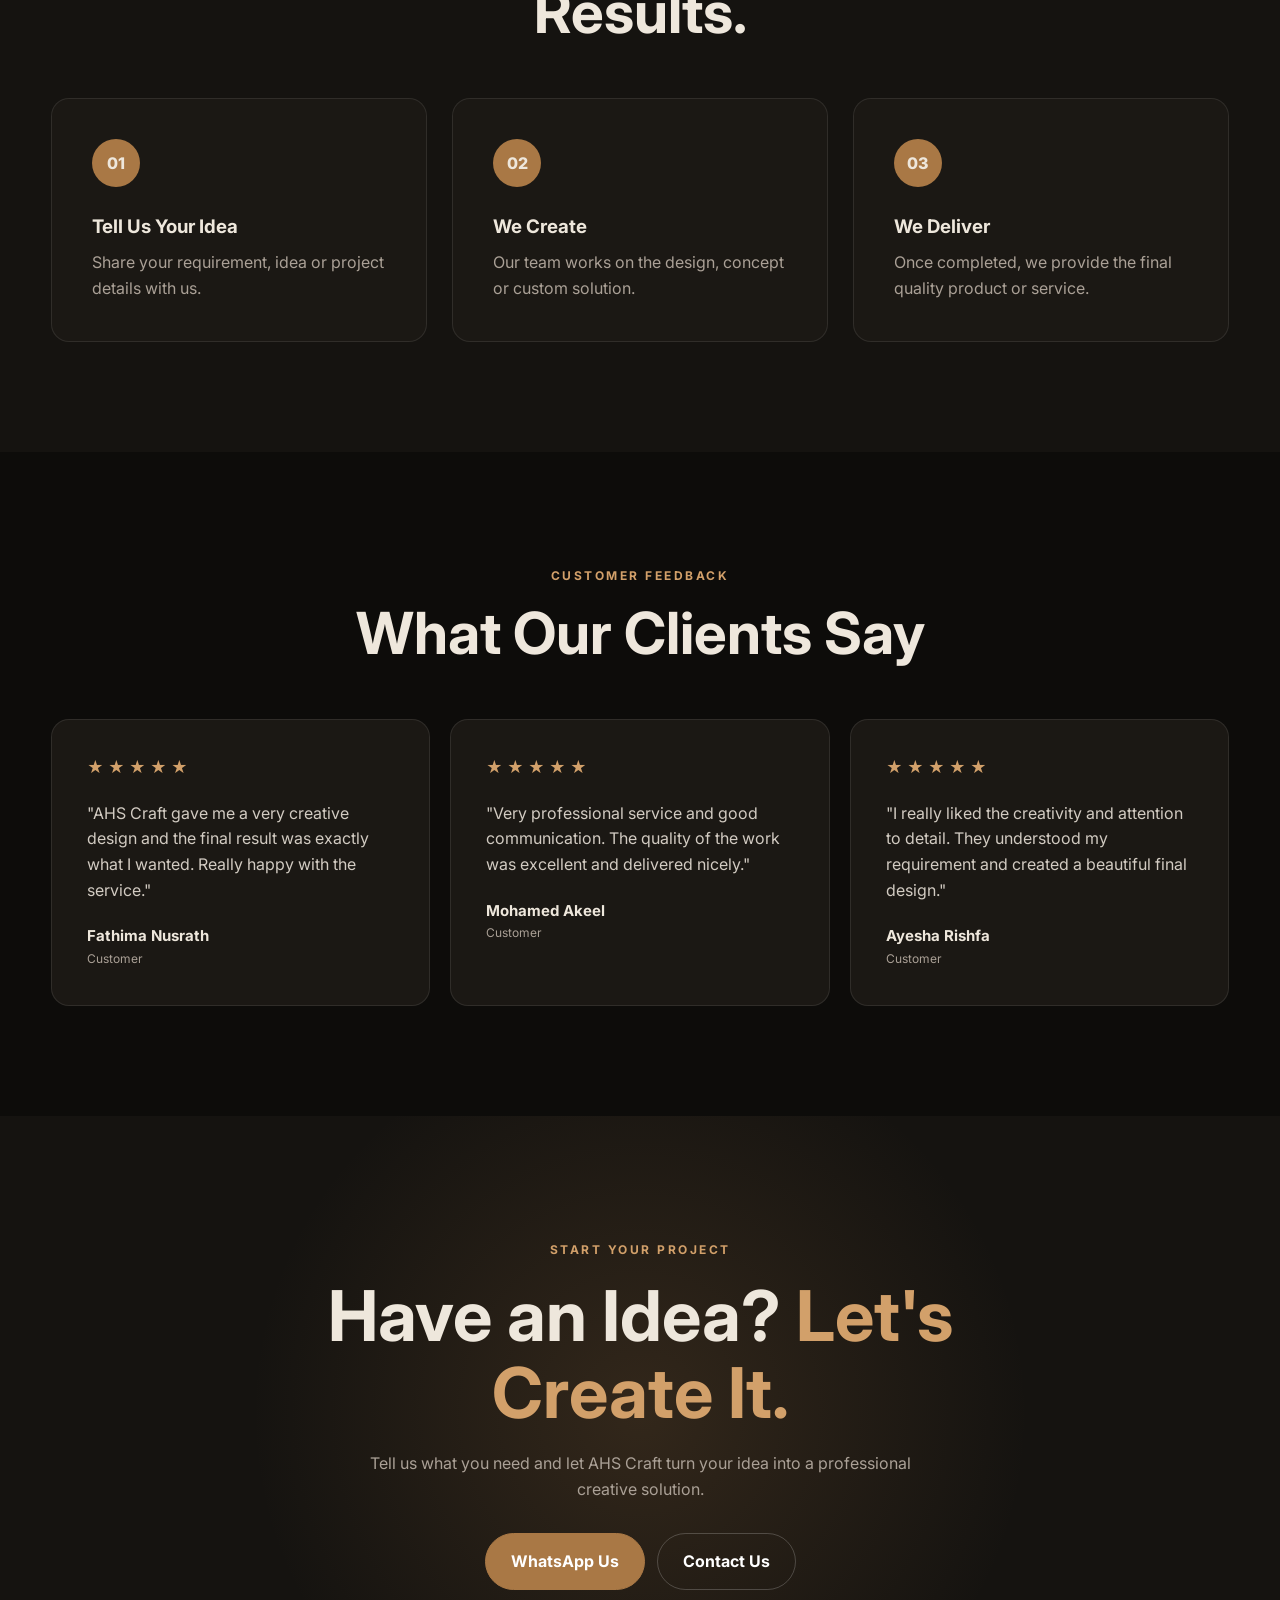
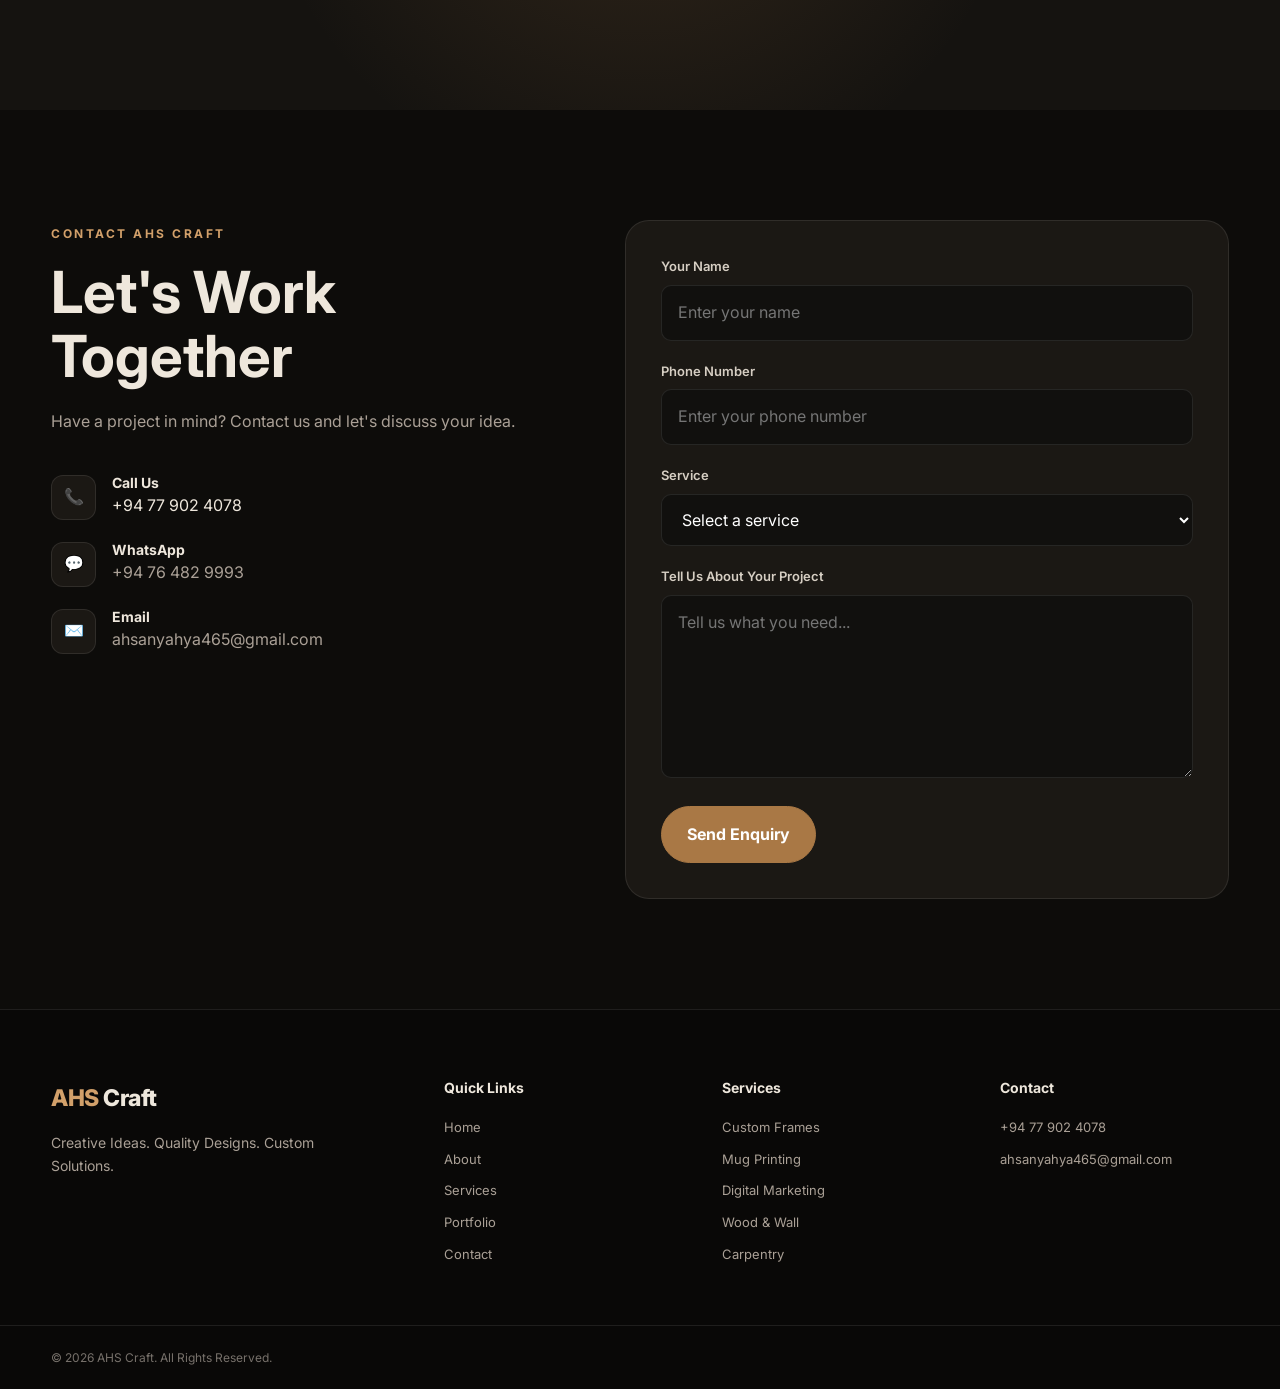
==== commit 7b7077be: "Add files via upload" ====
--- a/index.html
+++ b/index.html
@@ -4,8 +4,20 @@
 <head>
     <meta charset="UTF-8">
     <meta name="viewport" content="width=device-width, initial-scale=1.0">
+    <meta name="description" content="AHS Craft offers creative design, custom printing, digital marketing, branding, custom frames, gifts, wood & wall designs, interior and carpentry solutions in Sri Lanka.">
+
 
     <title>AHS Craft | Creative Design & Custom Solutions</title>
+    <link rel="canonical" href="https://ahs-craft01.vercel.app/">
+
+    <meta property="og:title" content="AHS Craft | Creative Design & Custom Solutions">
+    <meta property="og:description" content="AHS Craft offers creative design, custom printing, branding, gifts, frames, wood & wall designs, interior and carpentry solutions in Sri Lanka.">
+    <meta property="og:url" content="https://ahs-craft01.vercel.app/">
+    <meta property="og:type" content="website">
+    <meta property="og:image" content="https://ahs-craft01.vercel.app/hero.jpg">
+
+  
+
 
 <link rel="icon" type="image/png" href="thanks for orders Ahs Craft (1).png">
 
@@ -22,6 +34,14 @@
    
 </head>
 
+<div id="ahsWelcomeLoader">
+    <div class="ahs-loader-content">
+        <span class="ahs-loader-small">EST. 2025</span>
+        <h1>WELCOME TO <span>AHS CRAFT</span></h1>
+        <div class="ahs-loader-line"></div>
+        <p>CRAFTING GIFTS. CREATING MEMORIES.</p>
+    </div>
+</div>
 
 <body>
 
@@ -106,6 +126,57 @@
 
 <main>
 
+    <!-- =====================================================
+     CINEMATIC 300 FRAME INTRO
+===================================================== -->
+
+<section class="cinematic-intro" id="cinematicIntro">
+
+    <div class="cinematic-sticky">
+
+        <canvas
+            id="ahsFrameCanvas"
+            aria-label="AHS Craft cinematic introduction">
+        </canvas>
+
+        <div class="cinematic-vignette"></div>
+
+        <div class="cinematic-intro-content">
+
+            <span class="cinematic-label">
+                AHS CRAFT • EST. 2025
+            </span>
+
+            <h2>
+                Crafted<br>
+                <span>With Purpose.</span>
+            </h2>
+
+            <p>
+                Frames, designs, products and creative
+                experiences — made by AHS Craft.
+            </p>
+
+            <div class="cinematic-scroll">
+                <span>SCROLL TO EXPLORE</span>
+                <i></i>
+            </div>
+
+        </div>
+
+        <div class="cinematic-frame-counter">
+            <span id="currentFrame">001</span>
+            <small>/ 300</small>
+        </div>
+
+        <div class="cinematic-progress">
+            <span id="cinematicProgress"></span>
+        </div>
+
+    </div>
+
+</section>
+
 
 <!-- =====================================================
      HERO
--- a/style.css
+++ b/style.css
@@ -1391,3 +1391,396 @@
 .contact-clickable .contact-link {
     color: inherit;
 }
+
+
+/* =====================================================
+   AHS CRAFT — CINEMATIC 300 FRAME INTRO
+===================================================== */
+
+.cinematic-intro {
+    position: relative;
+    height: 260vh;
+    background: #080705;
+}
+
+.cinematic-sticky {
+    position: sticky;
+    top: 0;
+    width: 100%;
+    height: 100vh;
+    overflow: hidden;
+    background: #080705;
+}
+
+#ahsFrameCanvas {
+    position: absolute;
+    inset: 0;
+    width: 100%;
+    height: 100%;
+    display: block;
+}
+
+.cinematic-vignette {
+    position: absolute;
+    inset: 0;
+    pointer-events: none;
+    background:
+        radial-gradient(
+            circle at center,
+            transparent 25%,
+            rgba(0, 0, 0, 0.25) 55%,
+            rgba(0, 0, 0, 0.9) 100%
+        );
+}
+
+.cinematic-intro-content {
+    position: absolute;
+    left: 7%;
+    bottom: 12%;
+    max-width: 620px;
+    z-index: 3;
+}
+
+.cinematic-label {
+    display: inline-block;
+    margin-bottom: 22px;
+    color: #d2a06a;
+    font-size: 12px;
+    font-weight: 700;
+    letter-spacing: 0.22em;
+}
+
+.cinematic-intro-content h2 {
+    margin: 0;
+    color: #f3eadc;
+    font-size: clamp(48px, 7vw, 105px);
+    line-height: 0.92;
+    letter-spacing: -0.045em;
+    font-weight: 800;
+}
+
+.cinematic-intro-content h2 span {
+    color: #d2a06a;
+}
+
+.cinematic-intro-content p {
+    max-width: 480px;
+    margin: 28px 0 0;
+    color: rgba(243, 234, 220, 0.72);
+    font-size: 17px;
+    line-height: 1.7;
+}
+
+.cinematic-scroll {
+    display: flex;
+    align-items: center;
+    gap: 15px;
+    margin-top: 42px;
+    color: #eee7dc;
+    font-size: 10px;
+    letter-spacing: 0.2em;
+    font-weight: 700;
+}
+
+.cinematic-scroll i {
+    width: 55px;
+    height: 1px;
+    display: block;
+    background: rgba(243, 234, 220, 0.55);
+    animation: cinematicLine 1.8s ease-in-out infinite;
+}
+
+@keyframes cinematicLine {
+    0%,
+    100% {
+        transform: scaleX(0.35);
+        transform-origin: left;
+    }
+
+    50% {
+        transform: scaleX(1);
+        transform-origin: left;
+    }
+}
+
+.cinematic-frame-counter {
+    position: absolute;
+    right: 6%;
+    bottom: 11%;
+    z-index: 3;
+    color: #f3eadc;
+    font-family: monospace;
+    font-size: 26px;
+    letter-spacing: 0.08em;
+}
+
+.cinematic-frame-counter small {
+    color: rgba(243, 234, 220, 0.45);
+    font-size: 12px;
+}
+
+.cinematic-progress {
+    position: absolute;
+    left: 0;
+    right: 0;
+    bottom: 0;
+    height: 3px;
+    background: rgba(255, 255, 255, 0.08);
+    z-index: 5;
+}
+
+.cinematic-progress span {
+    display: block;
+    width: 0%;
+    height: 100%;
+    background: #d2a06a;
+    transform-origin: left;
+}
+
+
+/* =====================================================
+   MOBILE
+===================================================== */
+
+@media (max-width: 600px) {
+
+    .cinematic-intro {
+        height: 220vh;
+    }
+
+    .cinematic-intro-content {
+        left: 7%;
+        right: 7%;
+        bottom: 13%;
+    }
+
+    .cinematic-intro-content h2 {
+        font-size: clamp(45px, 14vw, 72px);
+    }
+
+    .cinematic-intro-content p {
+        font-size: 14px;
+        line-height: 1.6;
+    }
+
+    .cinematic-frame-counter {
+        top: 12%;
+        right: 7%;
+        bottom: auto;
+        font-size: 19px;
+    }
+
+    .cinematic-label {
+        font-size: 9px;
+    }
+
+    .cinematic-scroll {
+        margin-top: 28px;
+        font-size: 8px;
+    }
+}
+/* =========================================
+   AHS CRAFT — WELCOME LOADER
+========================================= */
+
+#ahsWelcomeLoader {
+    position: fixed;
+    inset: 0;
+    z-index: 9999999;
+
+    display: flex;
+    align-items: center;
+    justify-content: center;
+
+    background: #F7F5F0;
+    
+    opacity: 1;
+    visibility: visible;
+
+    transition:
+        opacity 0.9s ease,
+        visibility 0.9s ease;
+}
+
+#ahsWelcomeLoader.hide {
+    opacity: 0;
+    visibility: hidden;
+    pointer-events: none;
+}
+
+.ahs-loader-content {
+    text-align: center;
+    transform: translateY(20px);
+    opacity: 0;
+
+    animation: ahsLoaderContent 1.2s ease forwards;
+}
+
+.ahs-loader-small {
+    display: block;
+
+    font-size: 11px;
+    letter-spacing: 5px;
+    font-weight: 600;
+
+    color: #D2A06A;
+
+    margin-bottom: 18px;
+}
+
+.ahs-loader-content h1 {
+    margin: 0;
+
+    font-size: clamp(32px, 6vw, 76px);
+    font-weight: 700;
+    letter-spacing: 2px;
+
+    color: #171717;
+}
+
+.ahs-loader-content h1 span {
+    color: #D2A06A;
+}
+
+.ahs-loader-line {
+    width: 0;
+    height: 1px;
+
+    margin: 24px auto 18px;
+
+    background: #D2A06A;
+
+    animation: ahsLoaderLine 1s ease 0.7s forwards;
+}
+
+.ahs-loader-content p {
+    margin: 0;
+
+    font-size: 11px;
+    letter-spacing: 3px;
+
+    color: #66625D;
+
+    opacity: 0;
+
+    animation: ahsLoaderText 0.8s ease 1s forwards;
+}
+
+
+/* Content entrance */
+
+@keyframes ahsLoaderContent {
+
+    to {
+        opacity: 1;
+        transform: translateY(0);
+    }
+
+}
+
+
+/* Gold line */
+
+@keyframes ahsLoaderLine {
+
+    to {
+        width: 140px;
+    }
+
+}
+
+
+/* Bottom text */
+
+@keyframes ahsLoaderText {
+
+    to {
+        opacity: 1;
+    }
+
+}
+
+
+/* Mobile */
+
+@media (max-width: 600px) {
+
+    .ahs-loader-content h1 {
+        font-size: 30px;
+        letter-spacing: 1px;
+    }
+
+    .ahs-loader-content p {
+        font-size: 9px;
+        letter-spacing: 2px;
+    }
+
+}
+
+/* =========================================
+   AHS CRAFT — MOBILE MENU RIGHT SIDE
+========================================= */
+
+@media (max-width: 768px) {
+
+    .nav-links {
+        left: auto !important;
+        right: 15px !important;
+
+        width: 220px !important;
+
+        text-align: right !important;
+
+        align-items: flex-end !important;
+
+        font-weight: 700 !important;
+    }
+
+    .nav-links a {
+        font-weight: 700 !important;
+        text-align: right !important;
+    }
+
+}
+
+/* =====================================================
+   AHS CRAFT — MOBILE MENU
+===================================================== */
+
+@media (max-width: 768px) {
+
+    /* Mobile menu stays on the RIGHT */
+    #mainNav.active {
+        left: auto !important;
+        right: 15px !important;
+
+        text-align: right !important;
+        align-items: flex-end !important;
+    }
+
+    /* Menu links bold */
+    #mainNav.active a {
+        font-weight: 700 !important;
+    }
+
+    /* Mobile Add to Cart visible inside menu */
+    #mainNav.active .mobile-cart {
+        display: block !important;
+        font-weight: 700 !important;
+    }
+
+}
+
+
+/* =====================================================
+   DESKTOP
+   Hide mobile Add to Cart
+===================================================== */
+
+@media (min-width: 769px) {
+
+    #mainNav .mobile-cart {
+        display: none !important;
+    }
+
+}
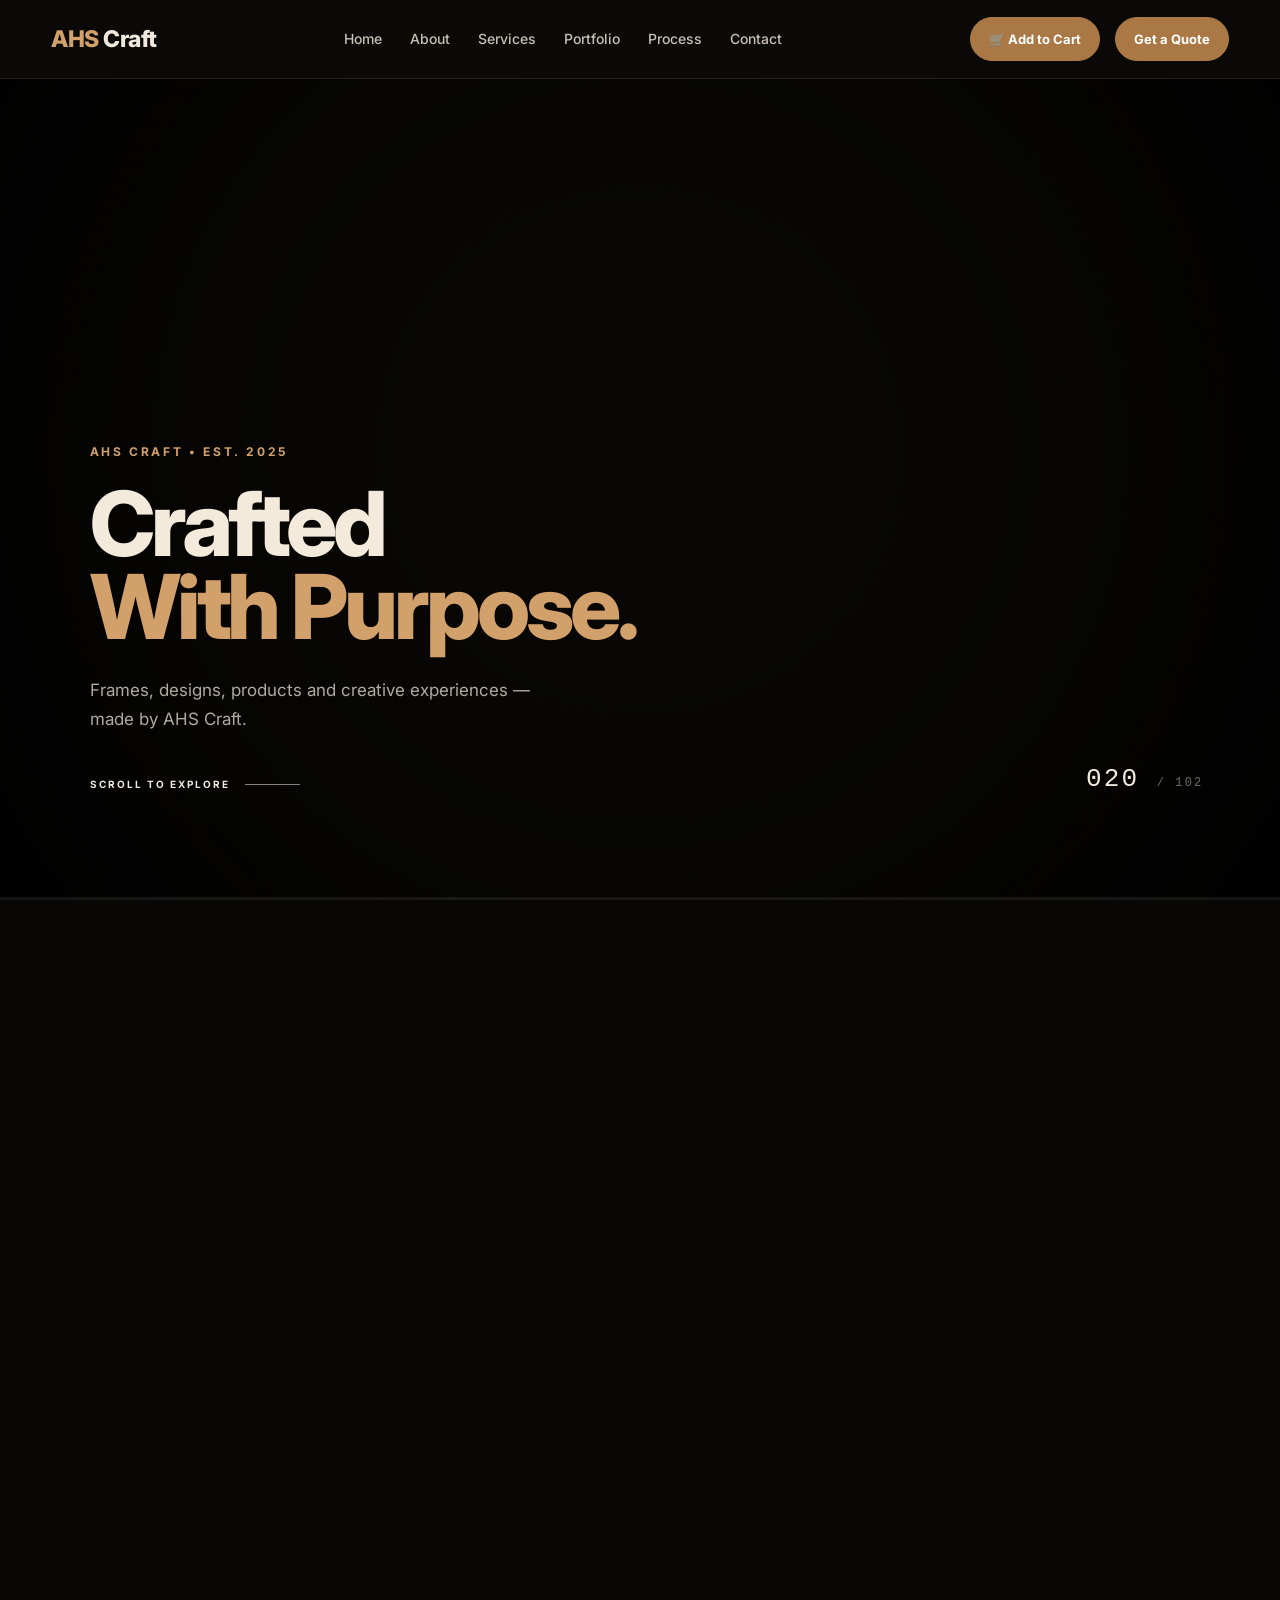
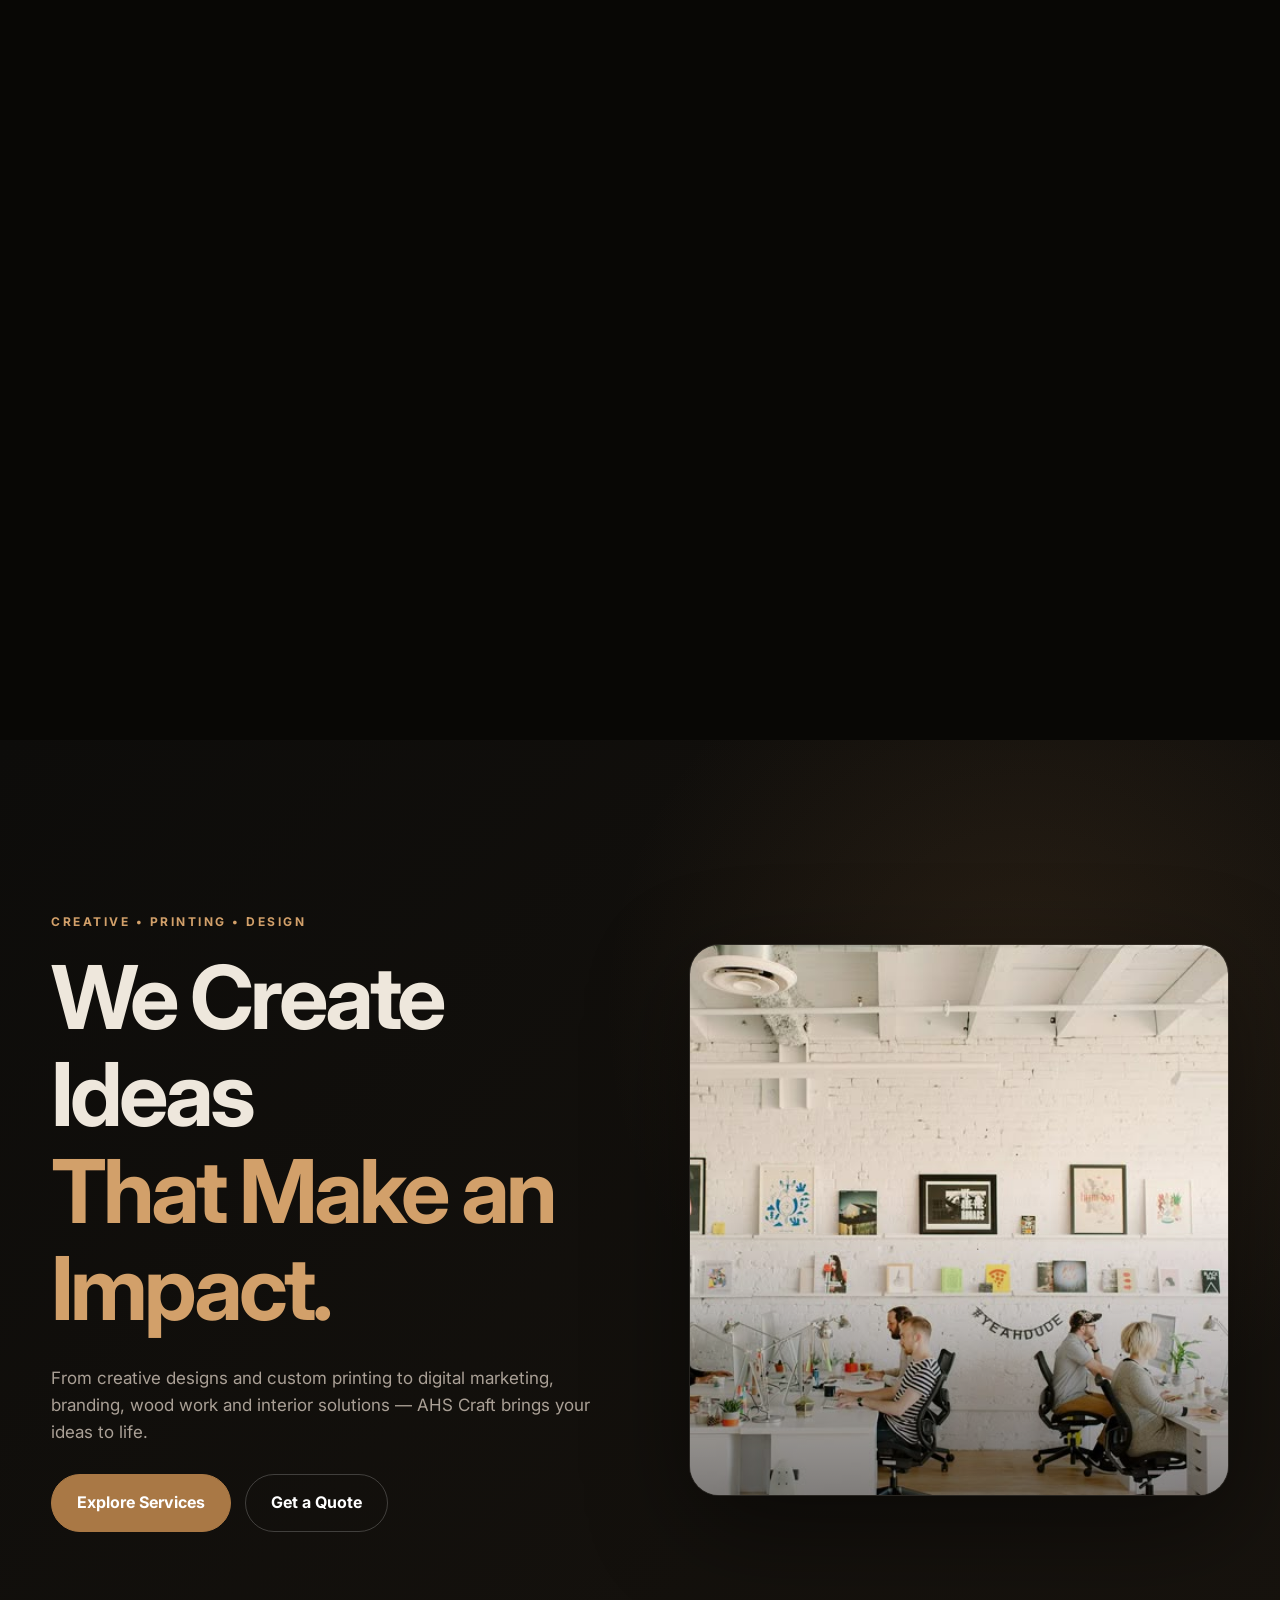
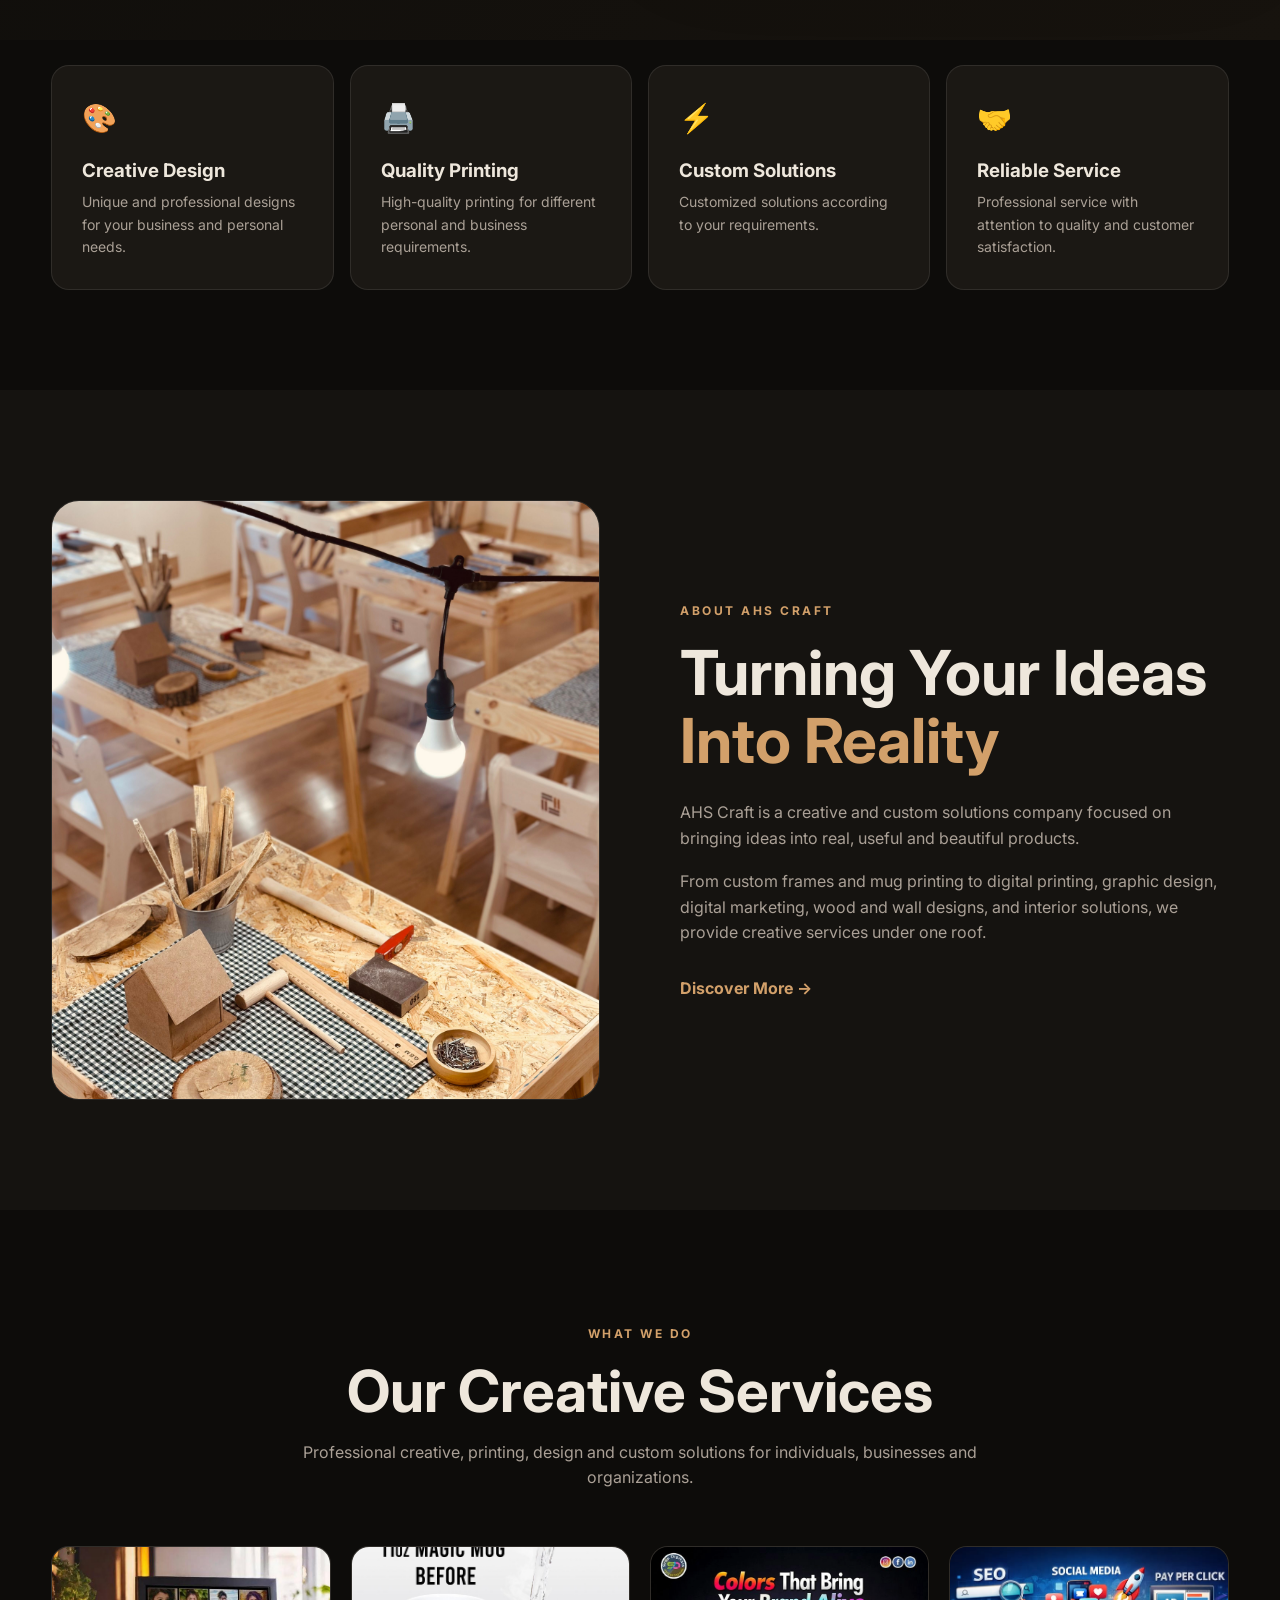
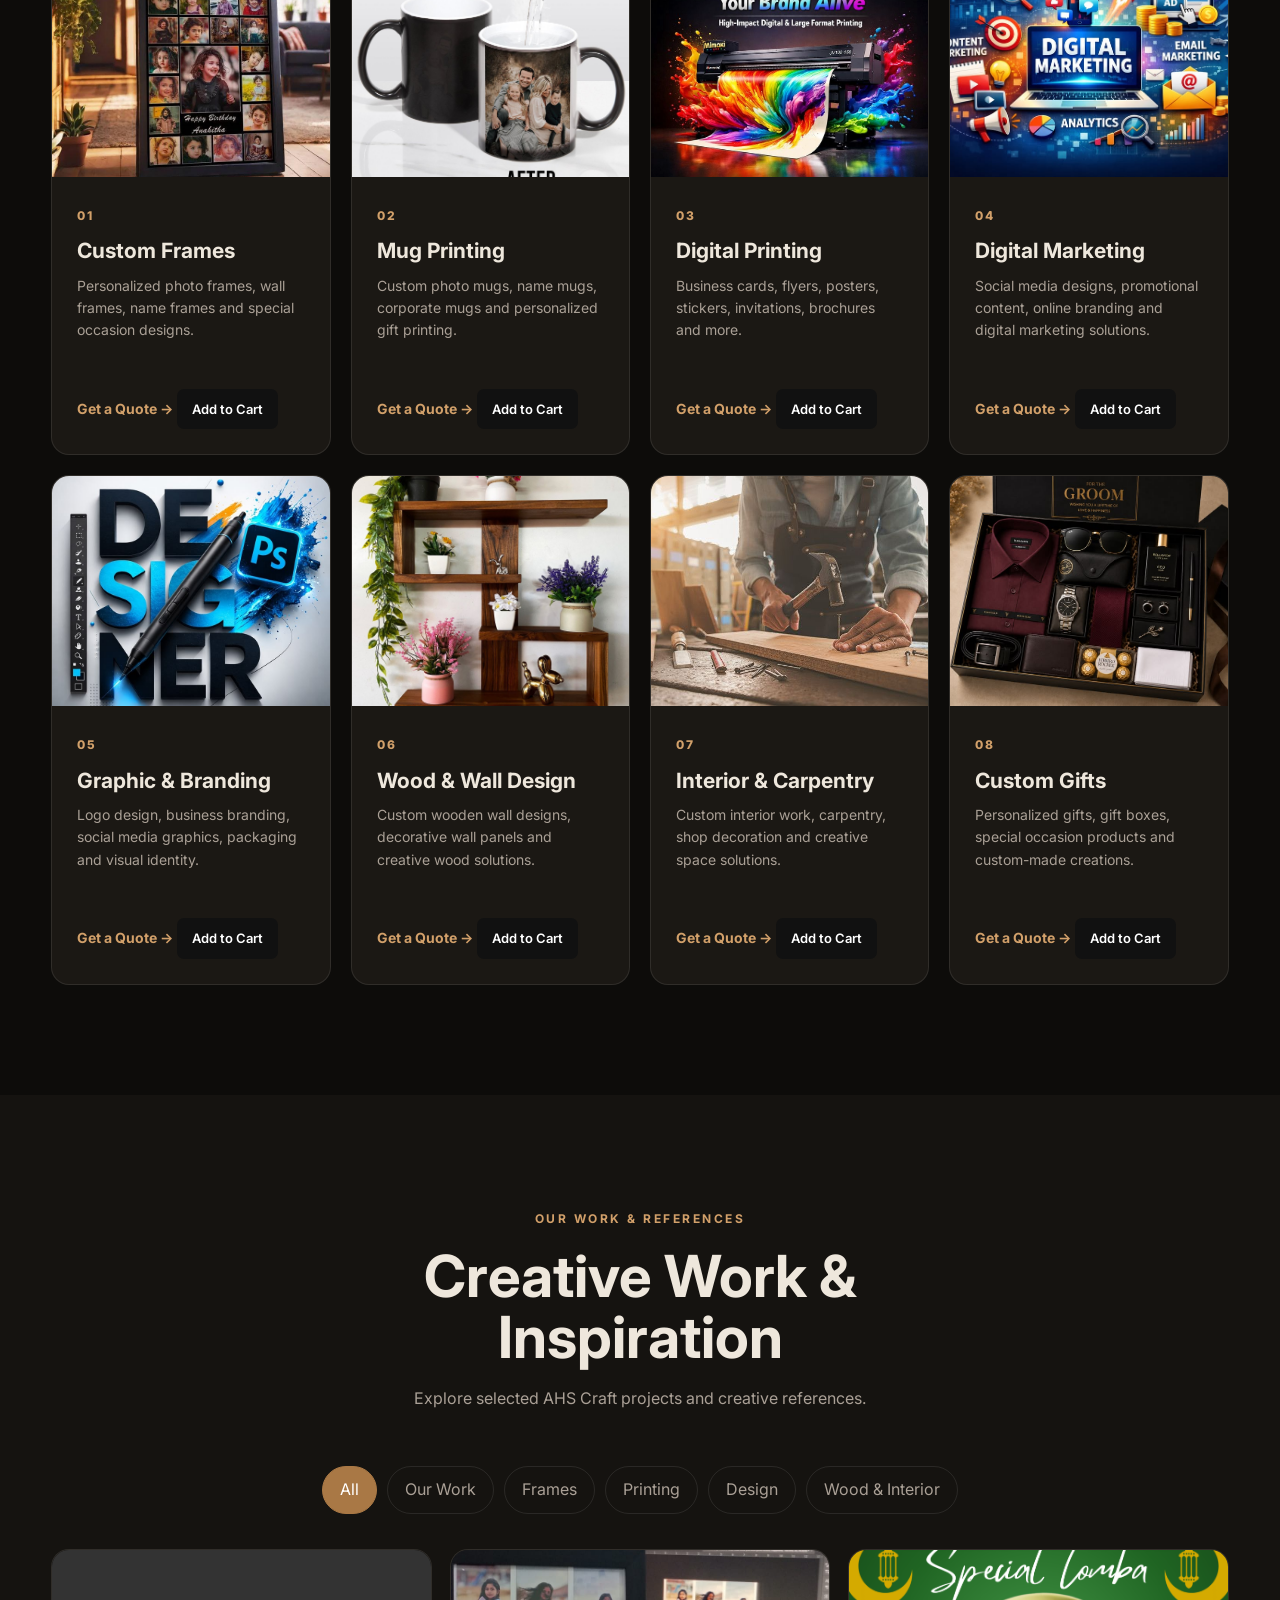
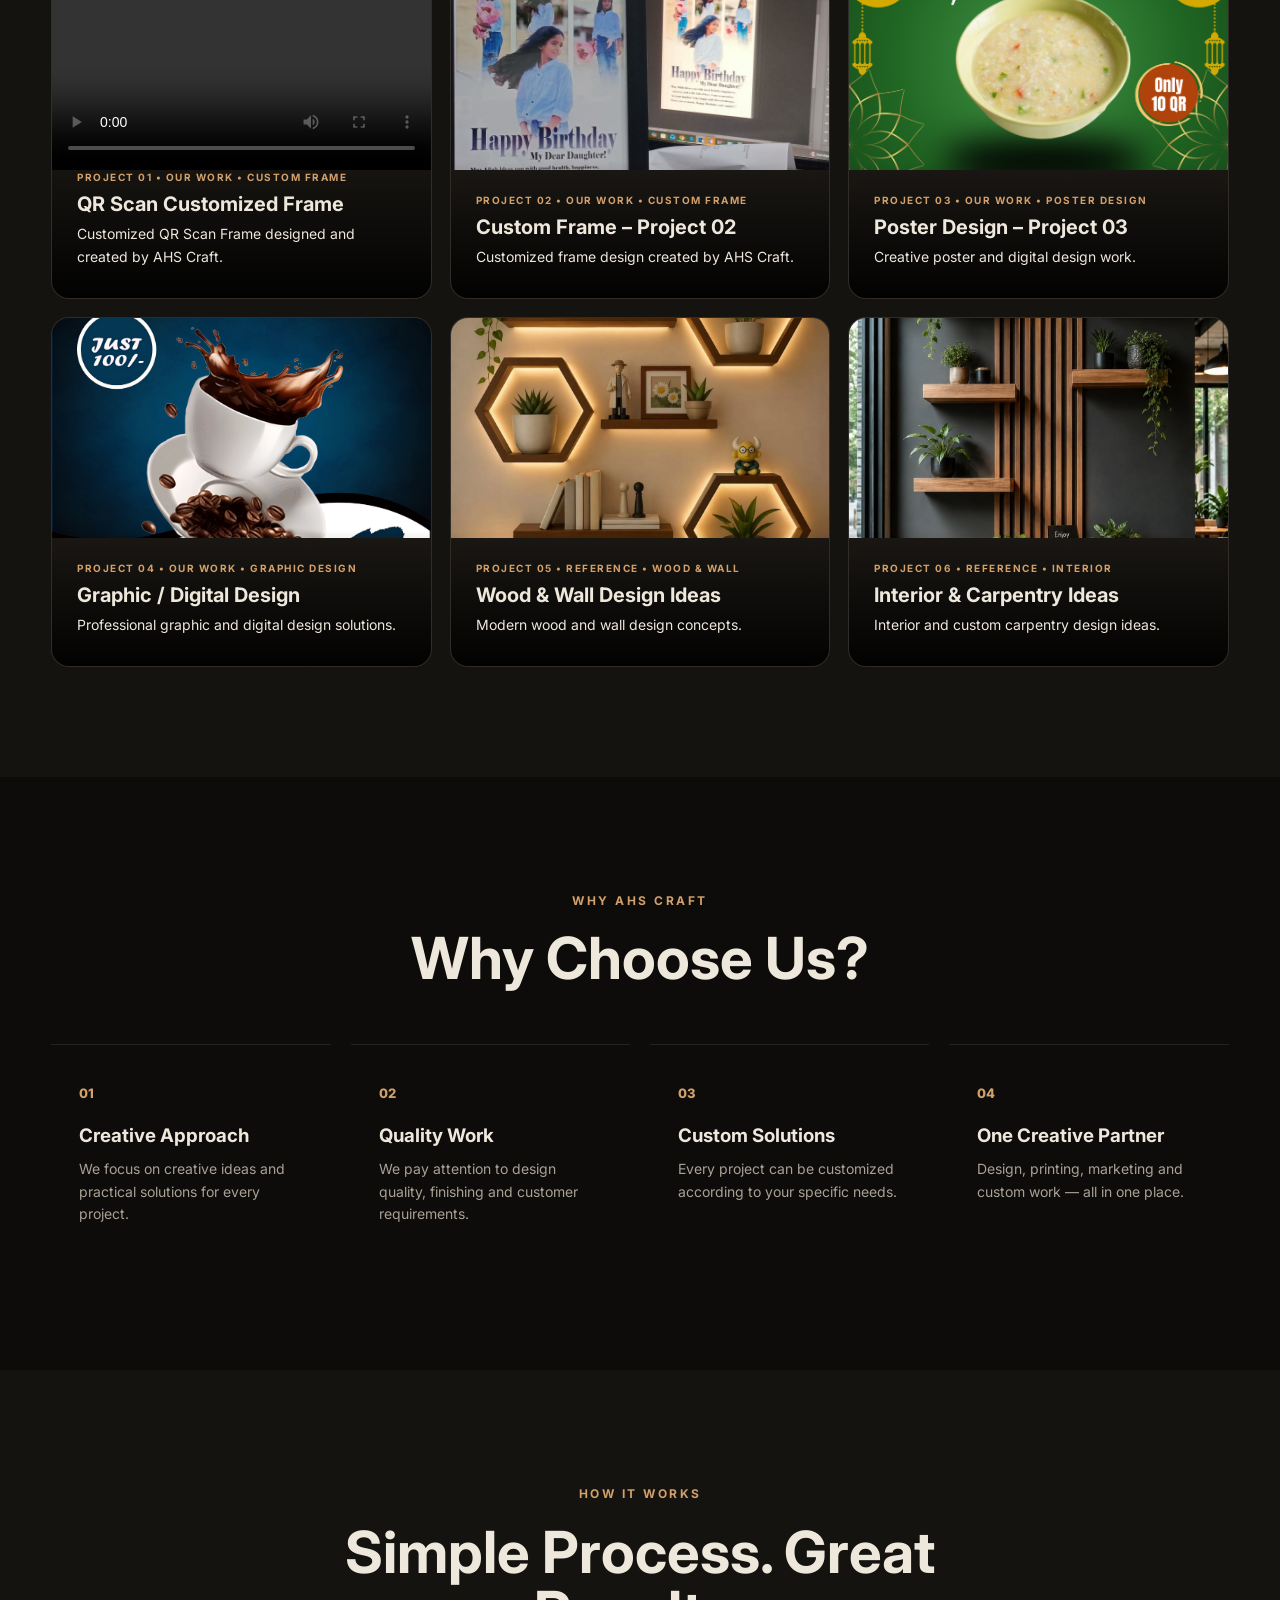
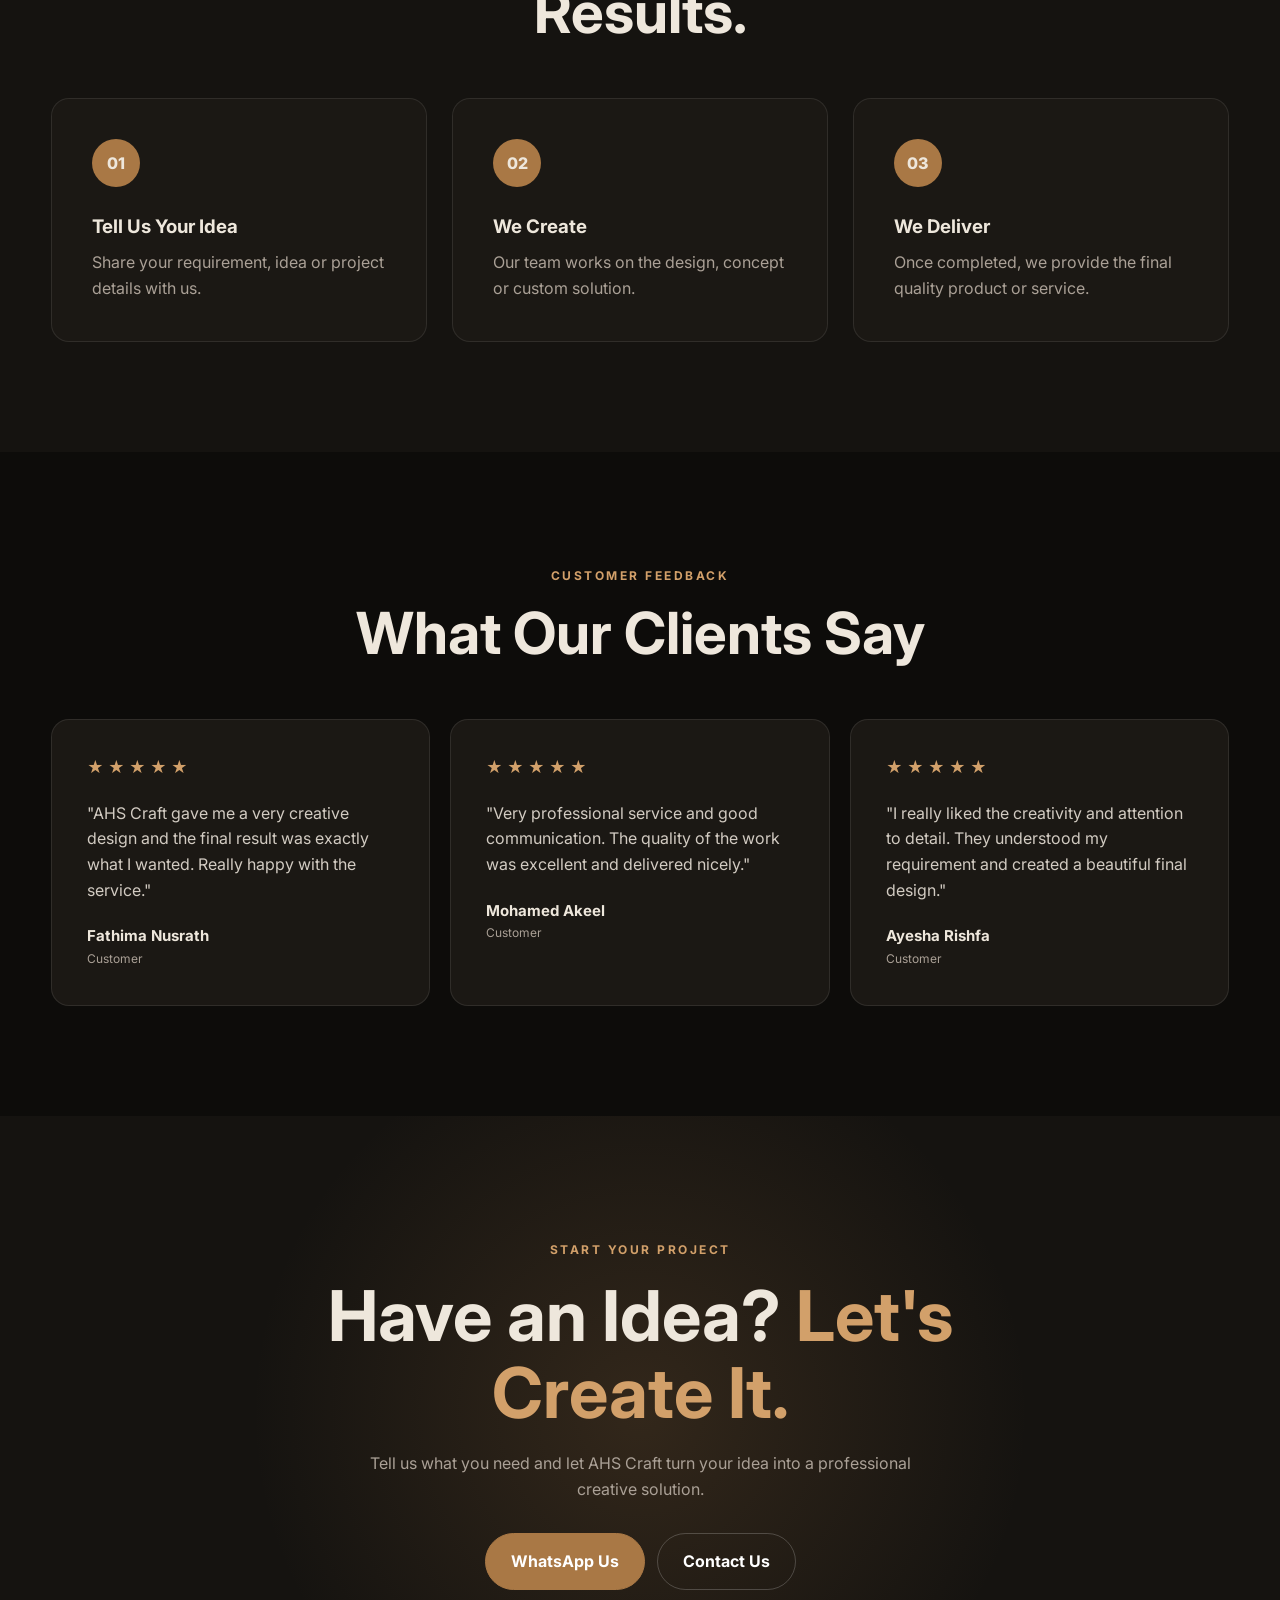
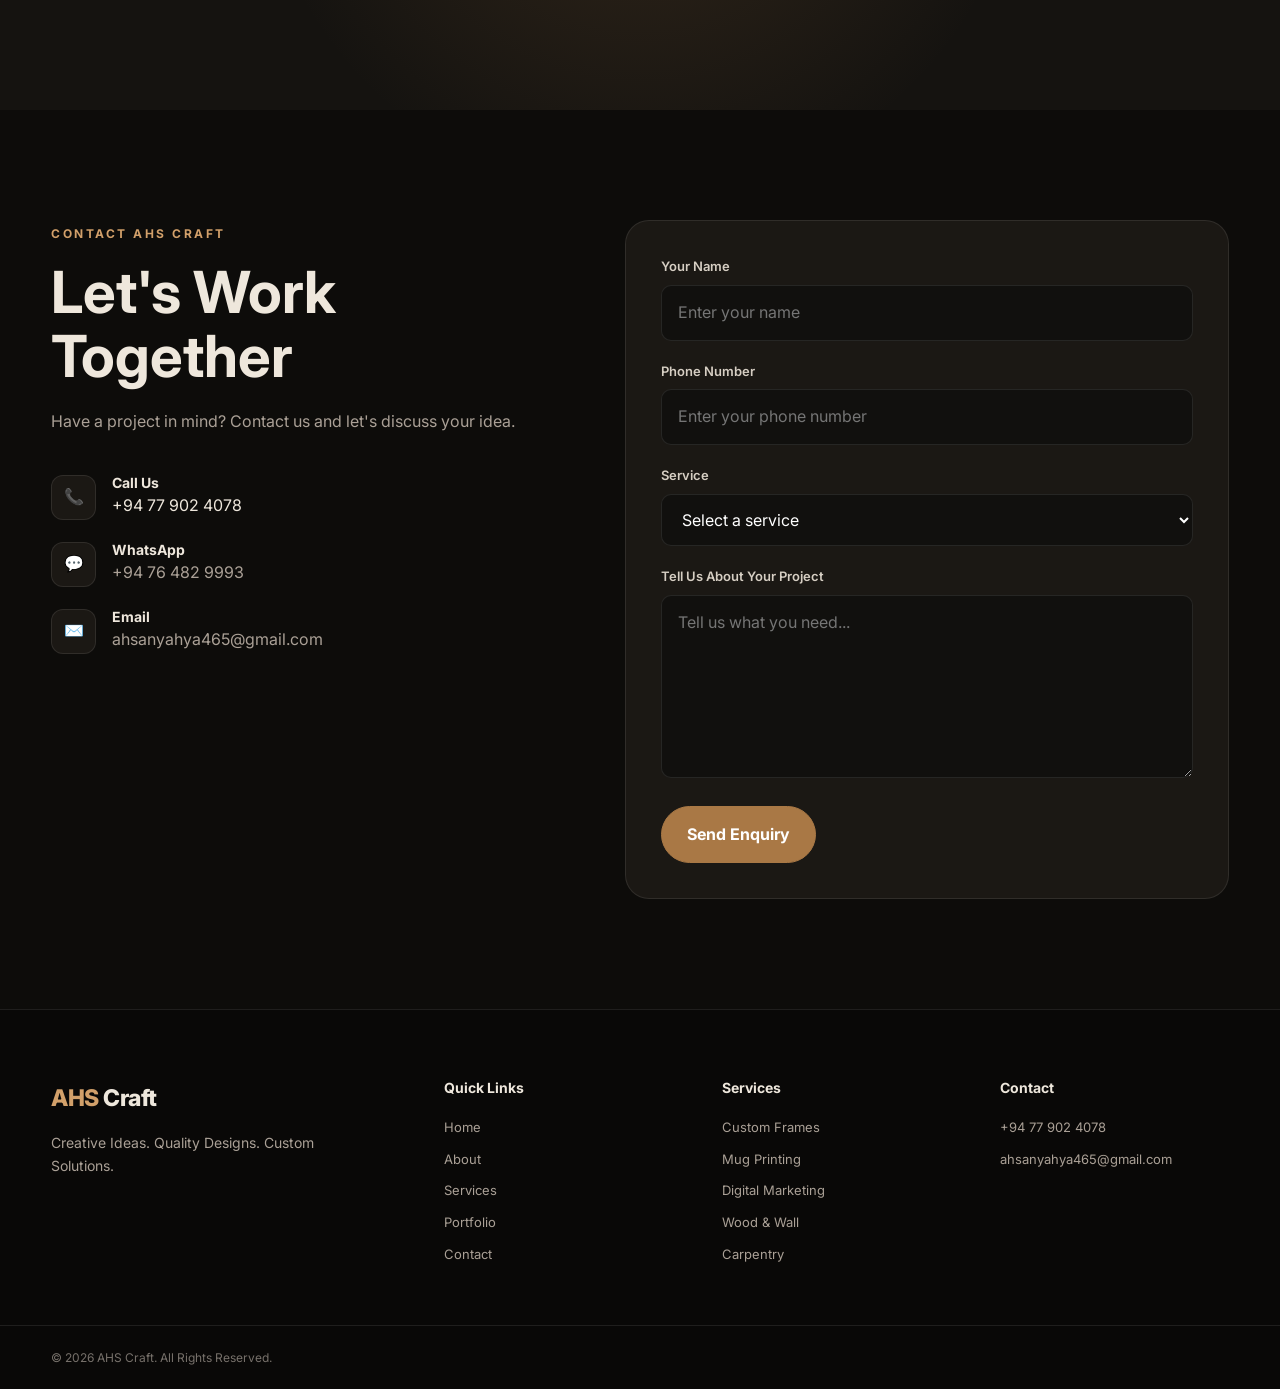
==== commit 099b3e4a: "Add files via upload" ====
--- a/index.html
+++ b/index.html
@@ -36,7 +36,7 @@
 
 <div id="ahsWelcomeLoader">
     <div class="ahs-loader-content">
-        <span class="ahs-loader-small">EST. 2025</span>
+        <span class="ahs-loader-small">EST. 2026</span>
         <h1>WELCOME TO <span>AHS CRAFT</span></h1>
         <div class="ahs-loader-line"></div>
         <p>CRAFTING GIFTS. CREATING MEMORIES.</p>
@@ -165,8 +165,8 @@
         </div>
 
         <div class="cinematic-frame-counter">
-            <span id="currentFrame">001</span>
-            <small>/ 300</small>
+            <span id="currentFrame">000</span>
+            <small>/ 102</small>
         </div>
 
         <div class="cinematic-progress">
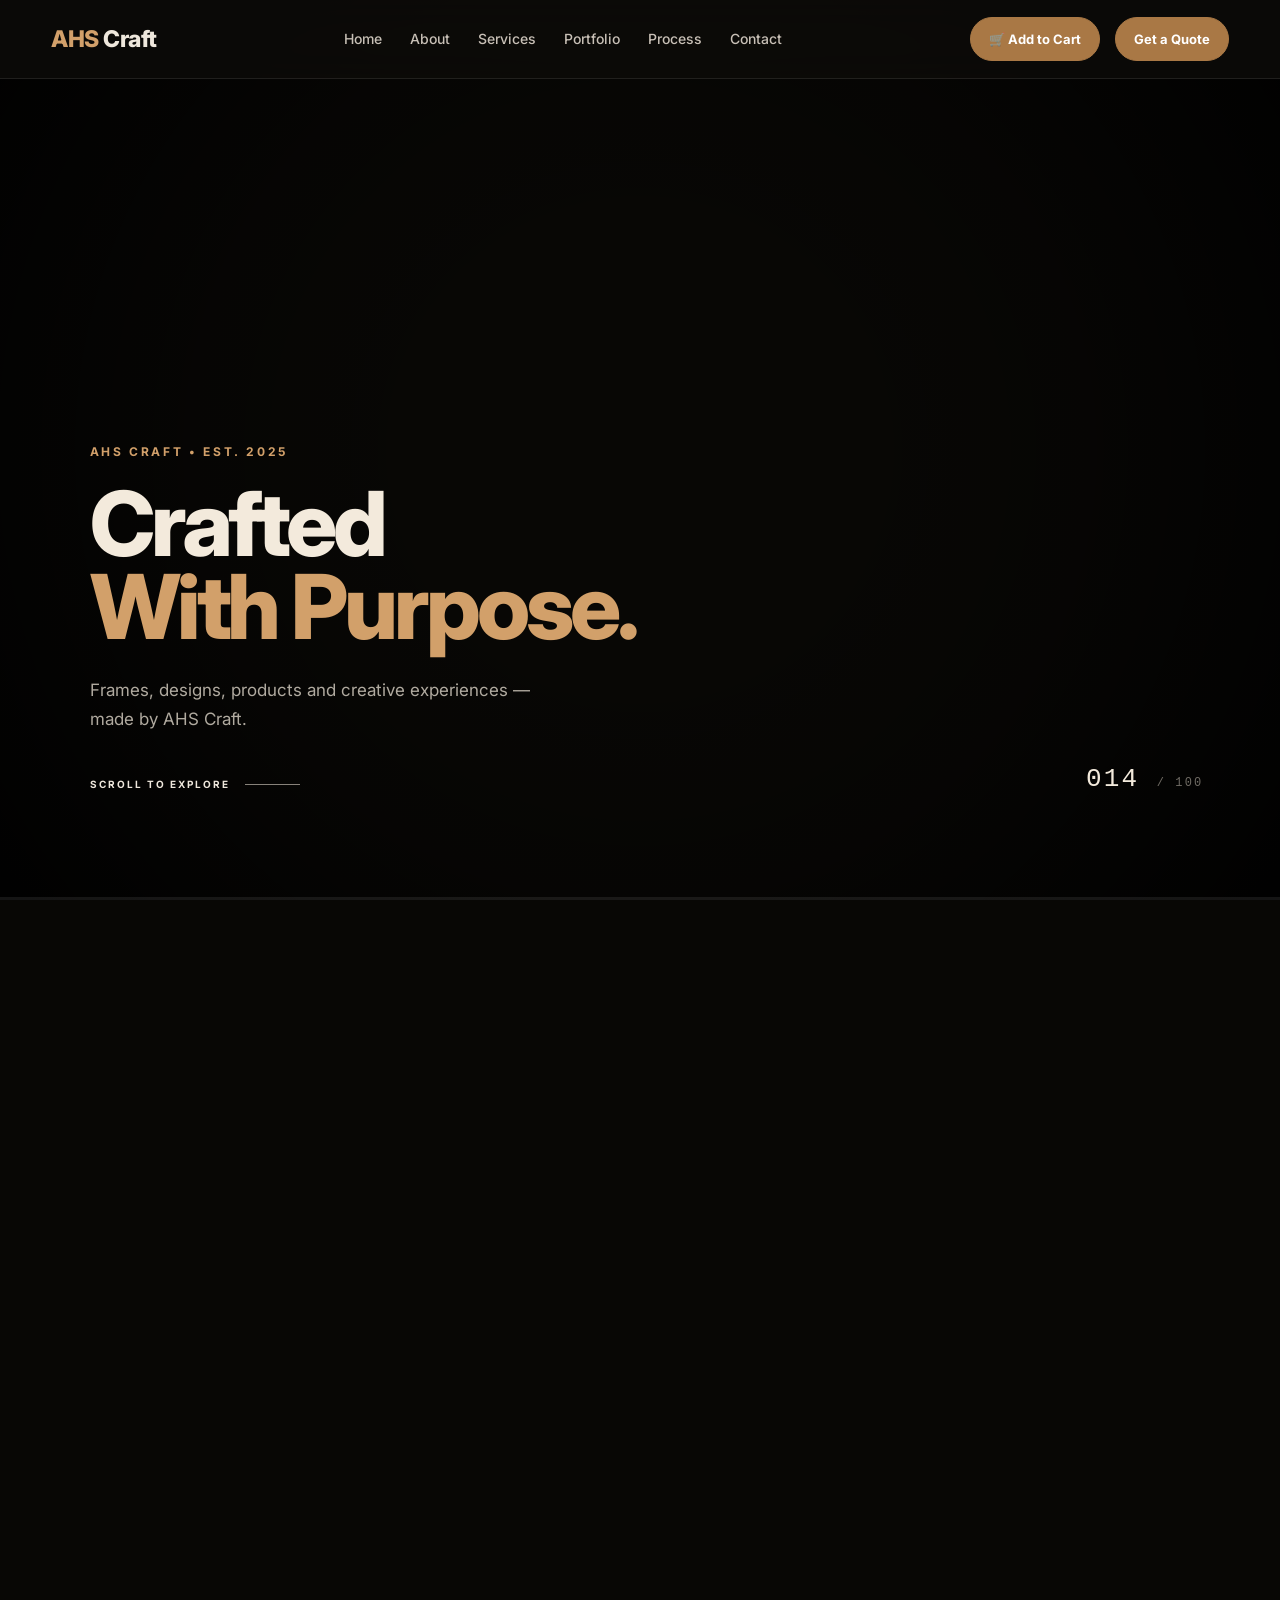
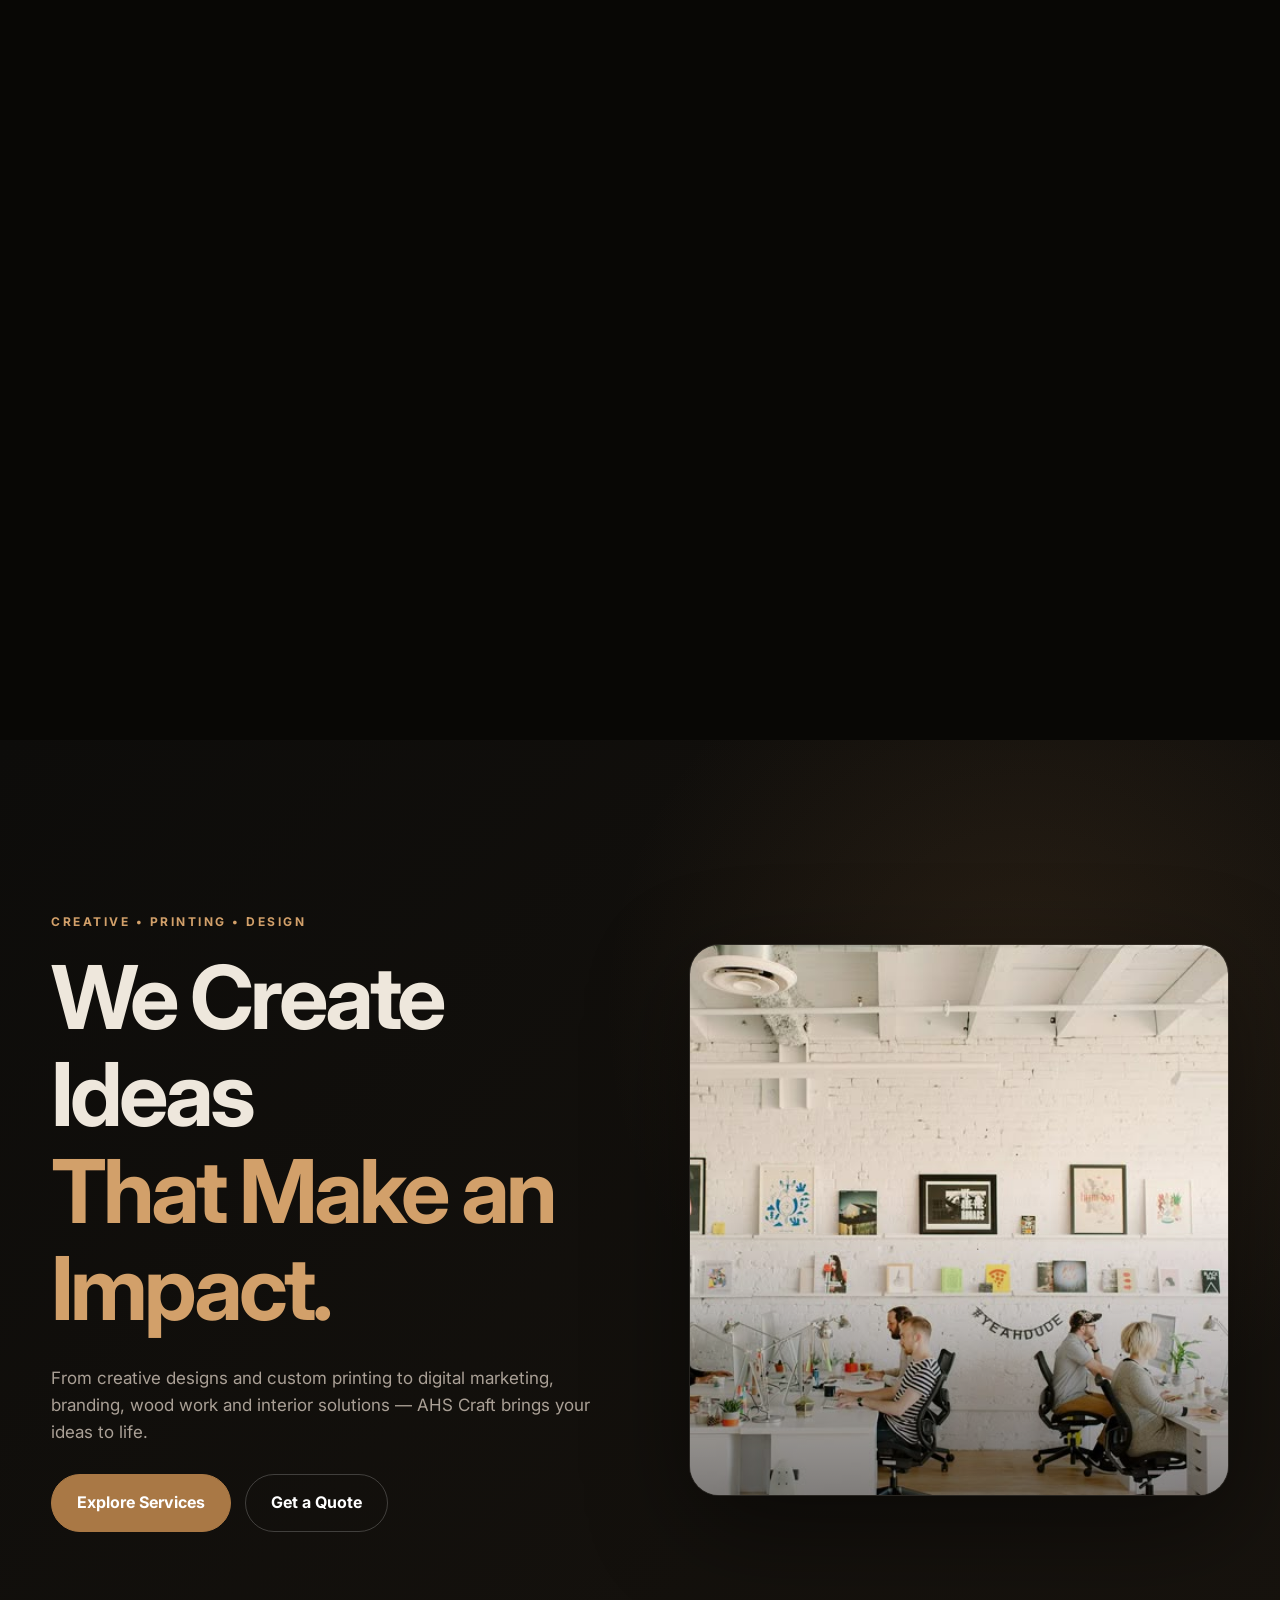
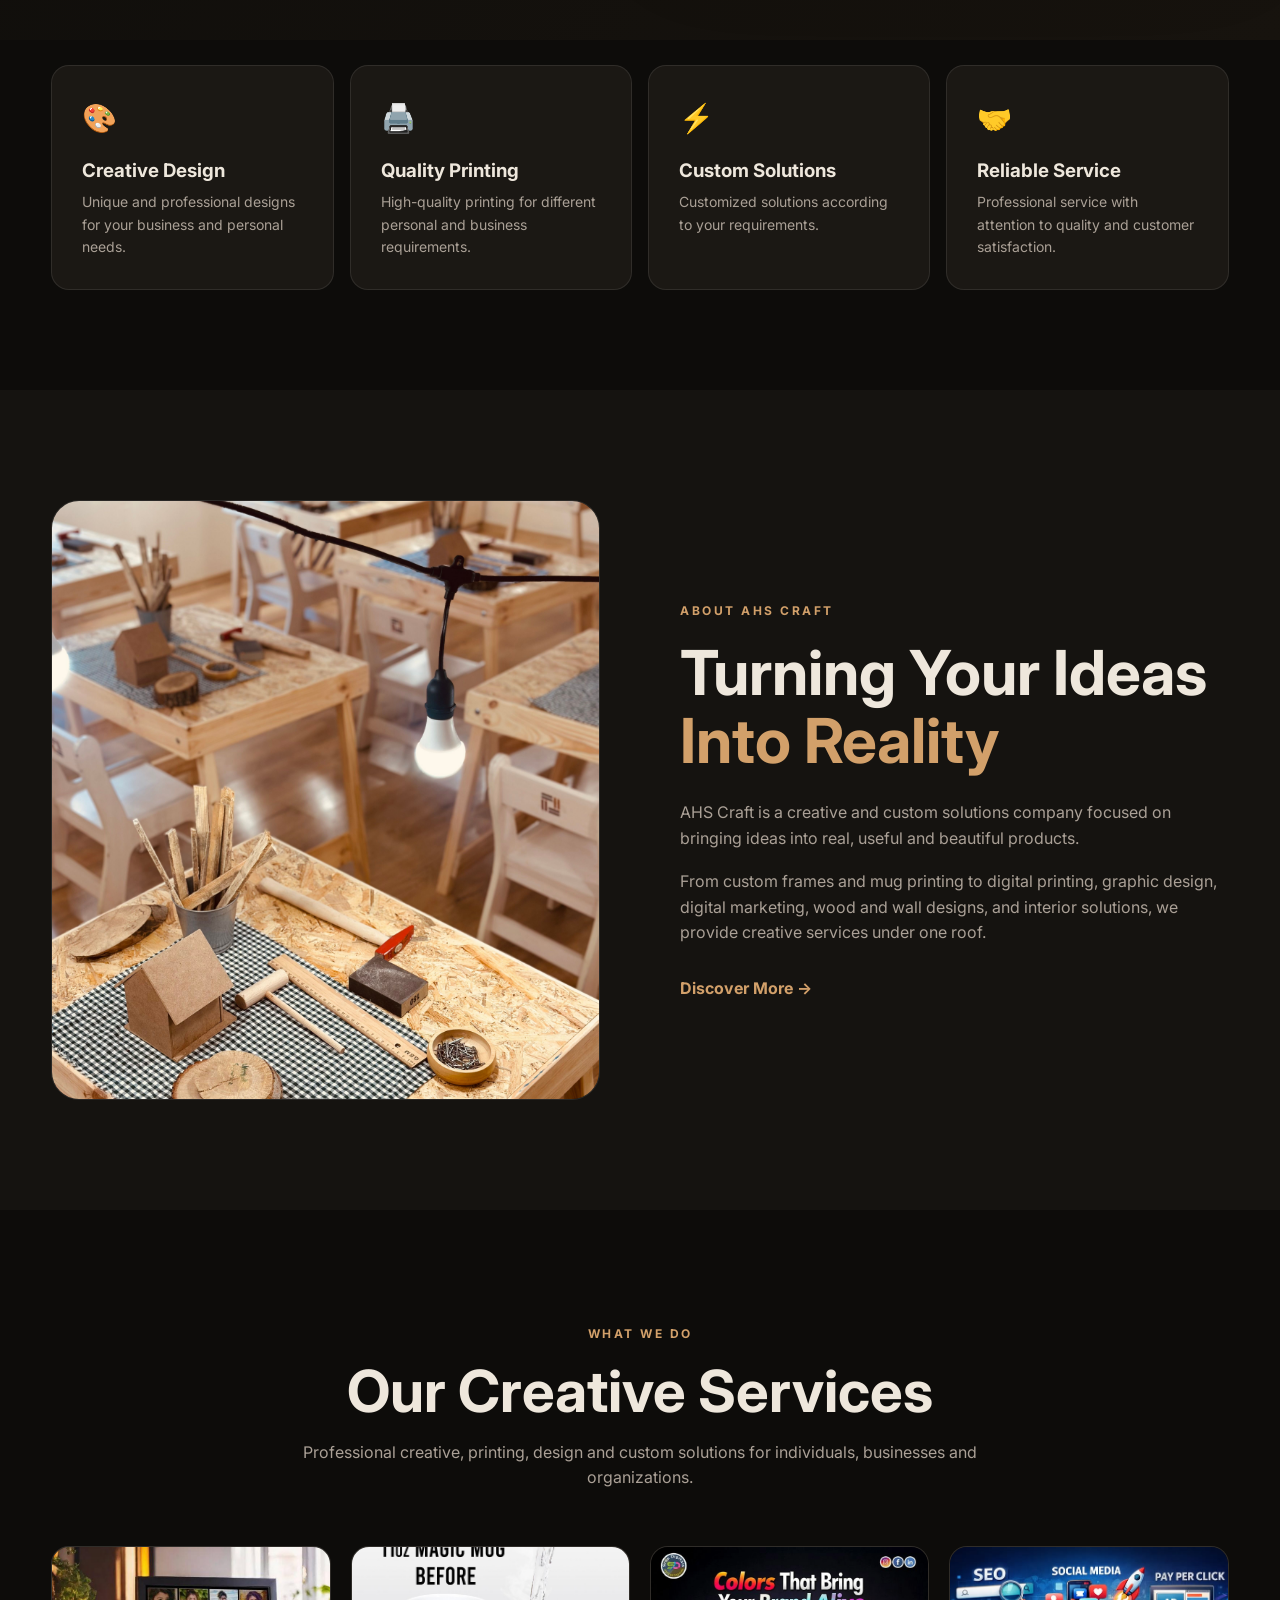
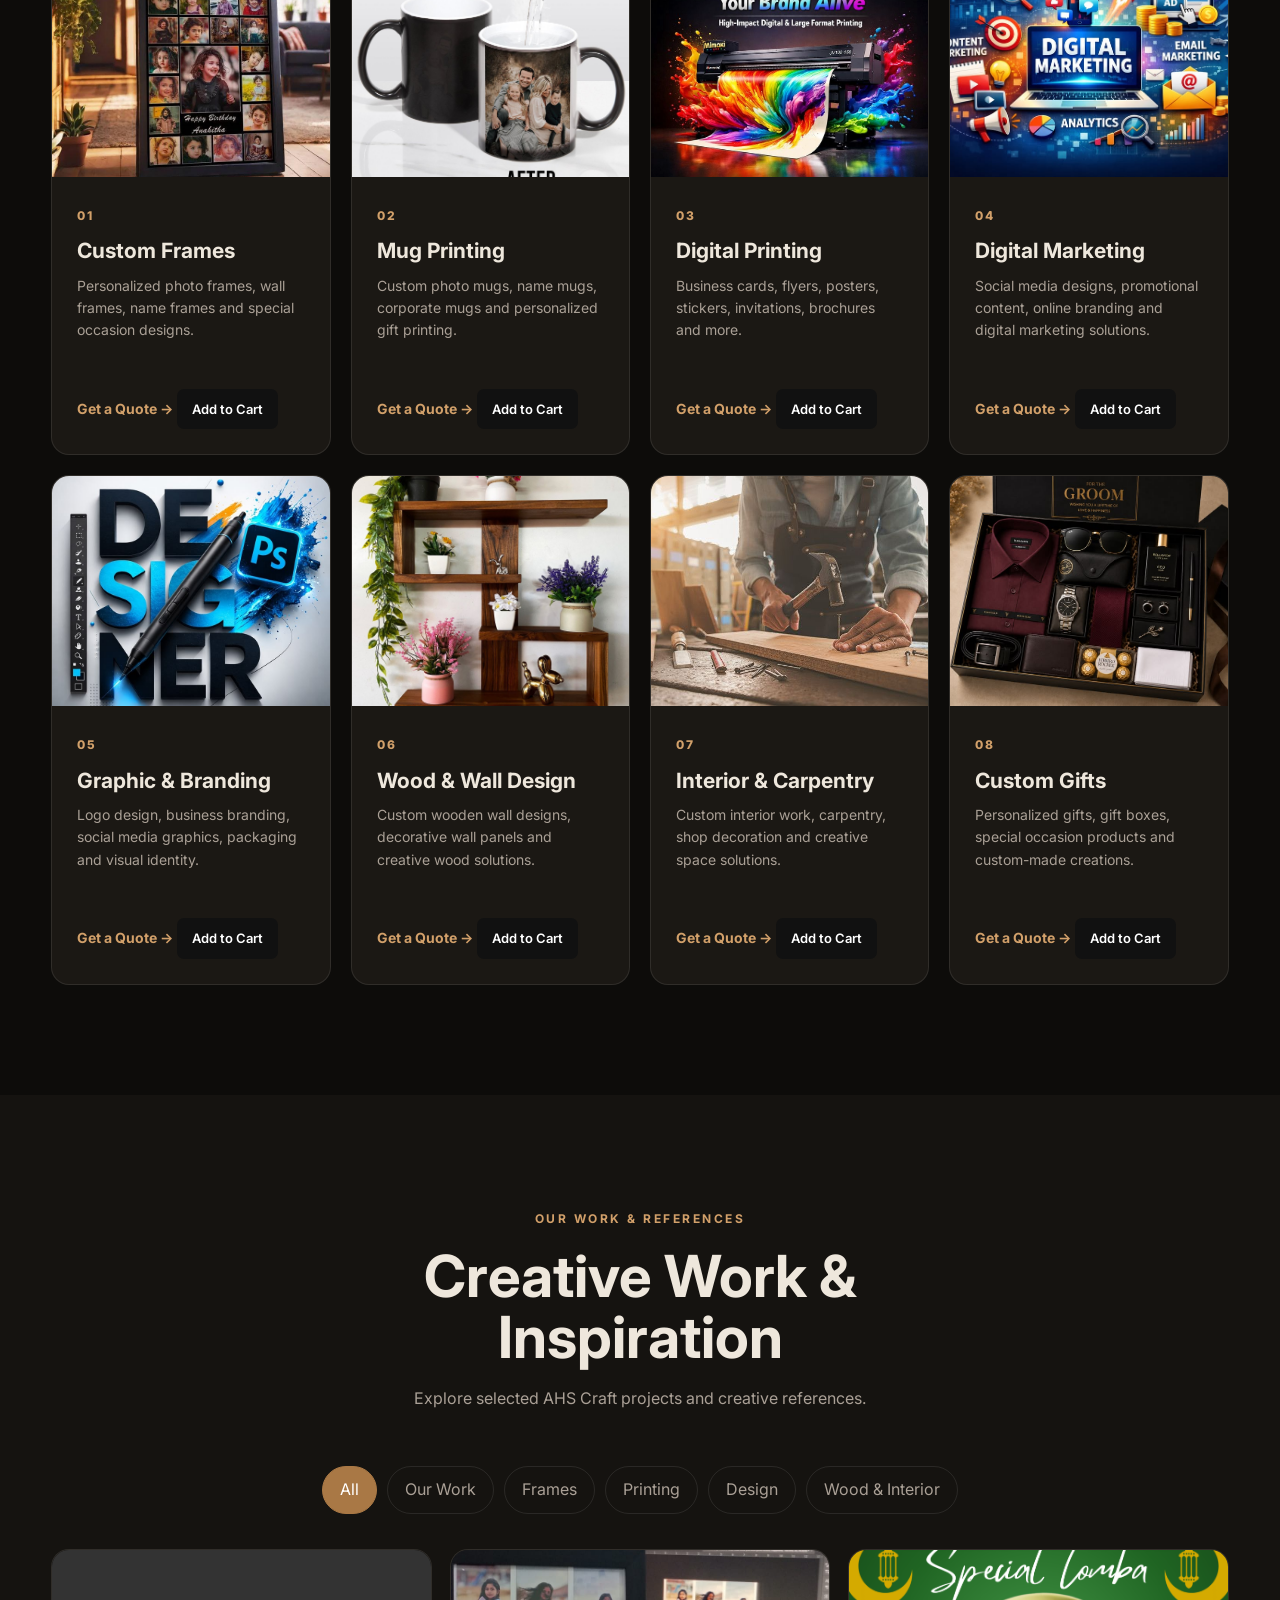
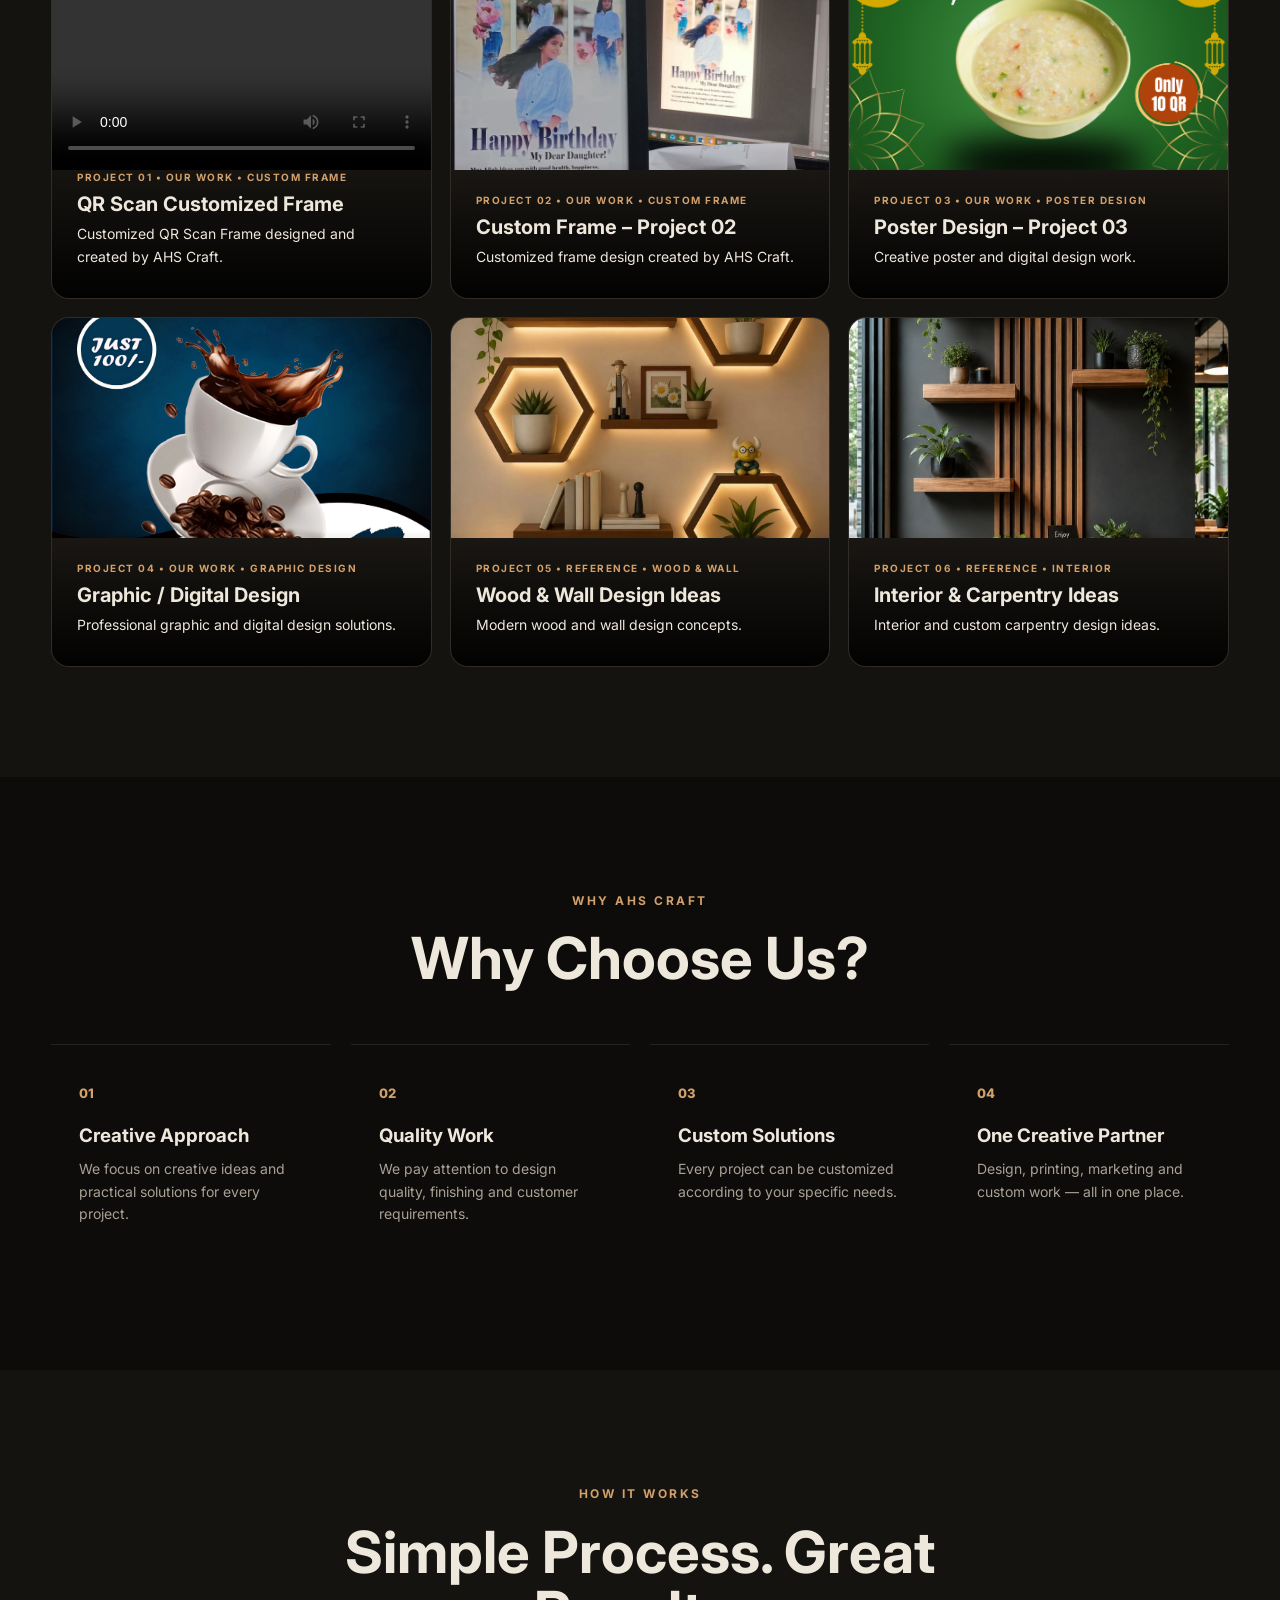
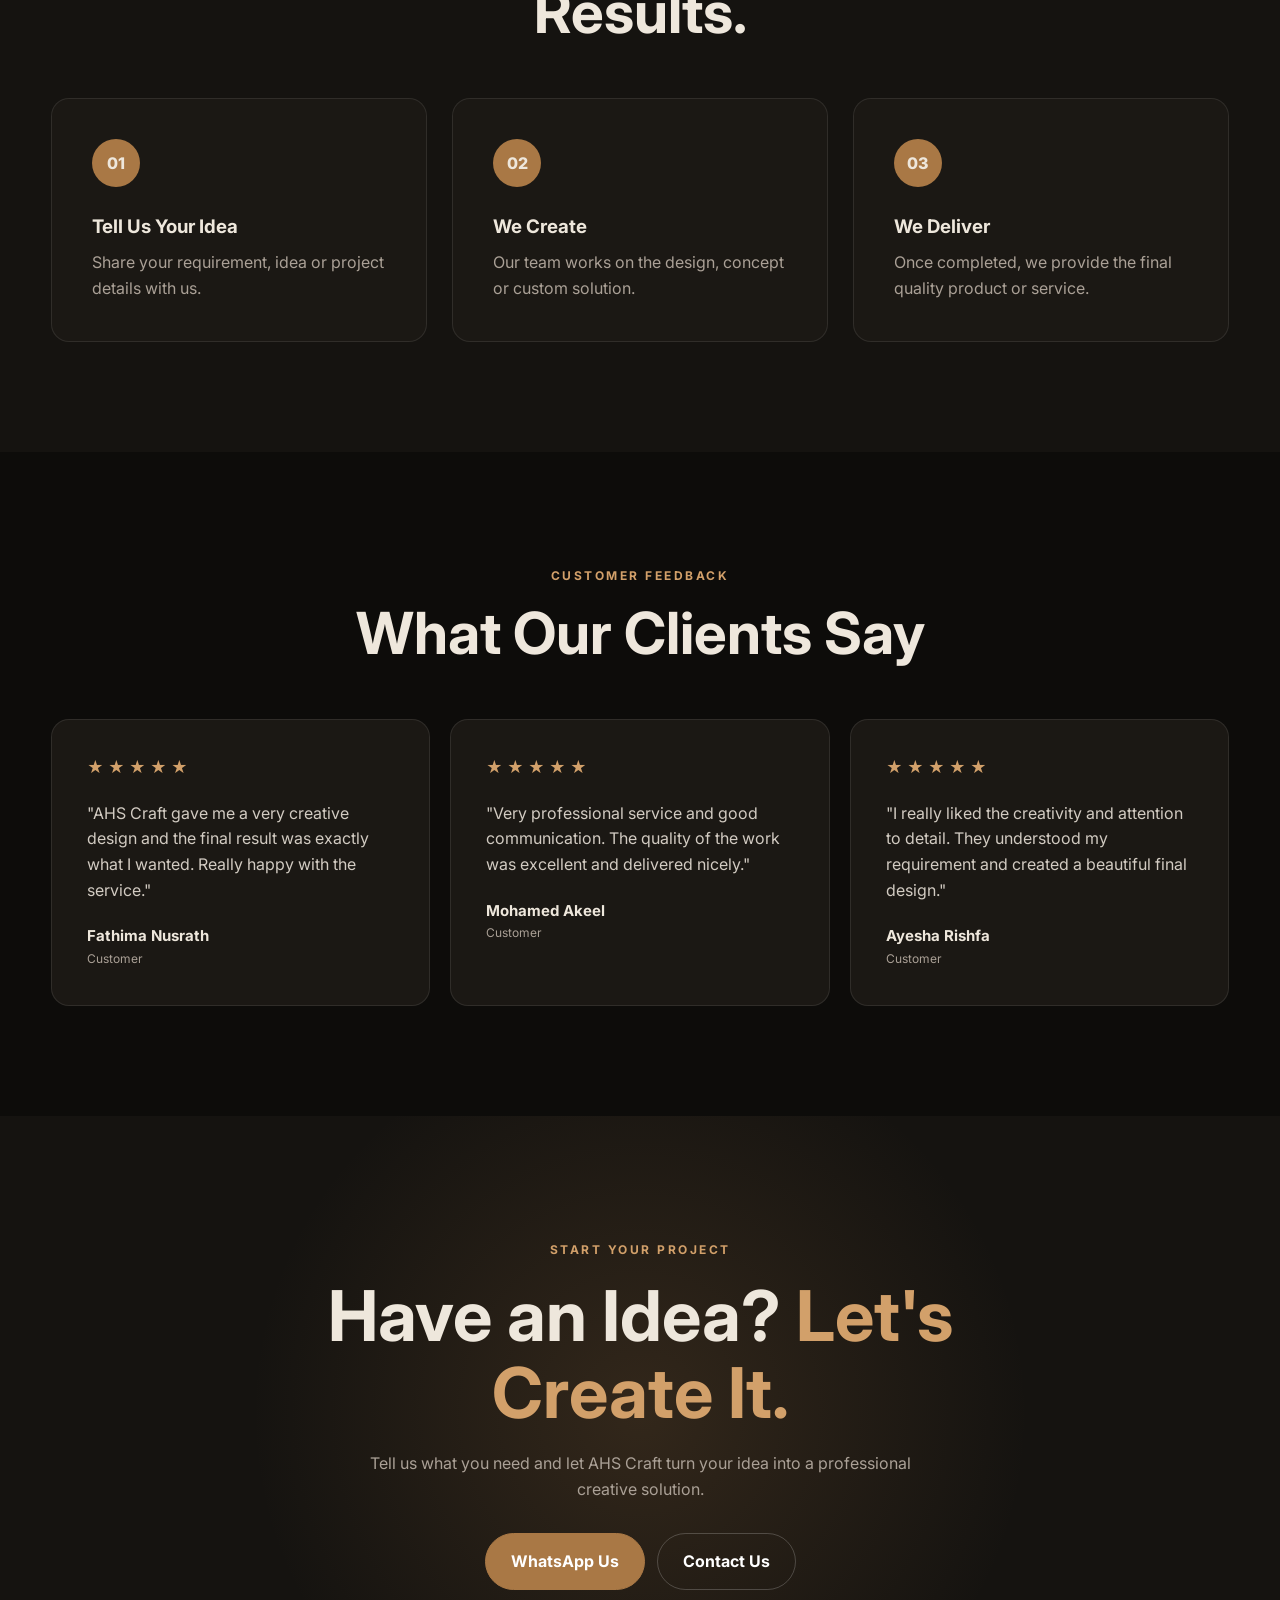
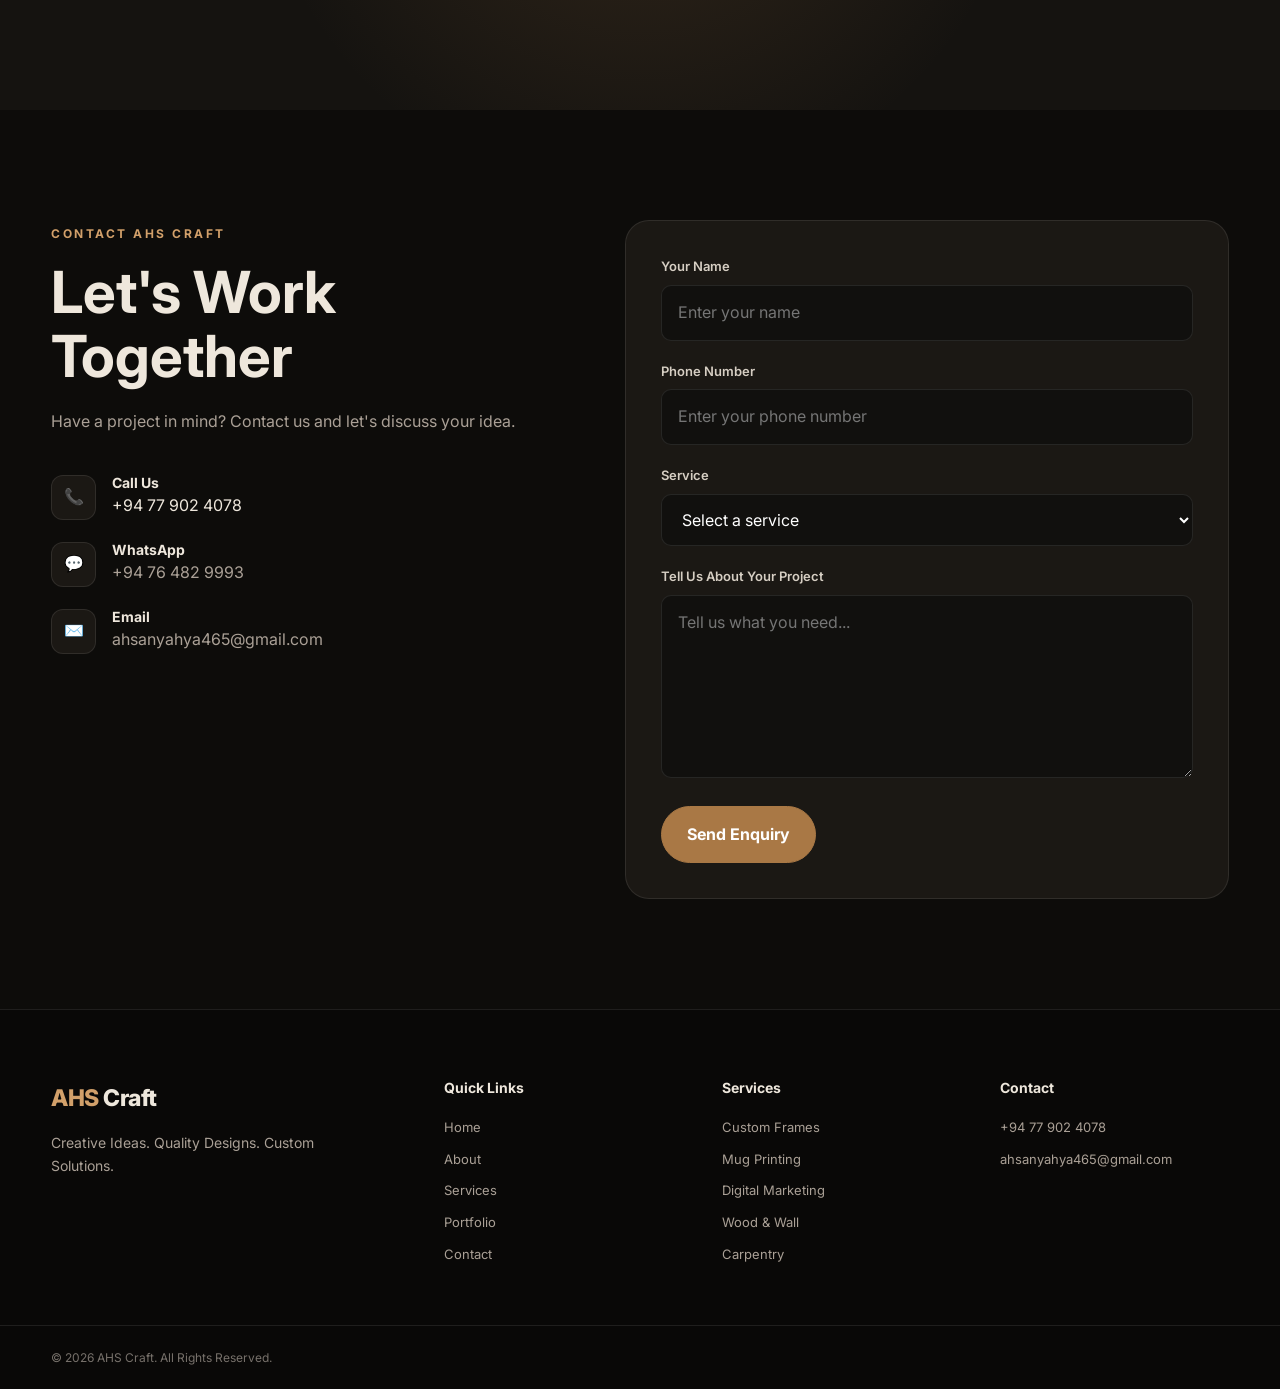
==== commit 7e2e2502: "Add files via upload" ====
--- a/index.html
+++ b/index.html
@@ -165,8 +165,8 @@
         </div>
 
         <div class="cinematic-frame-counter">
-            <span id="currentFrame">000</span>
-            <small>/ 102</small>
+            <span id="currentFrame">001</span>
+            <small>/ 100</small>
         </div>
 
         <div class="cinematic-progress">
